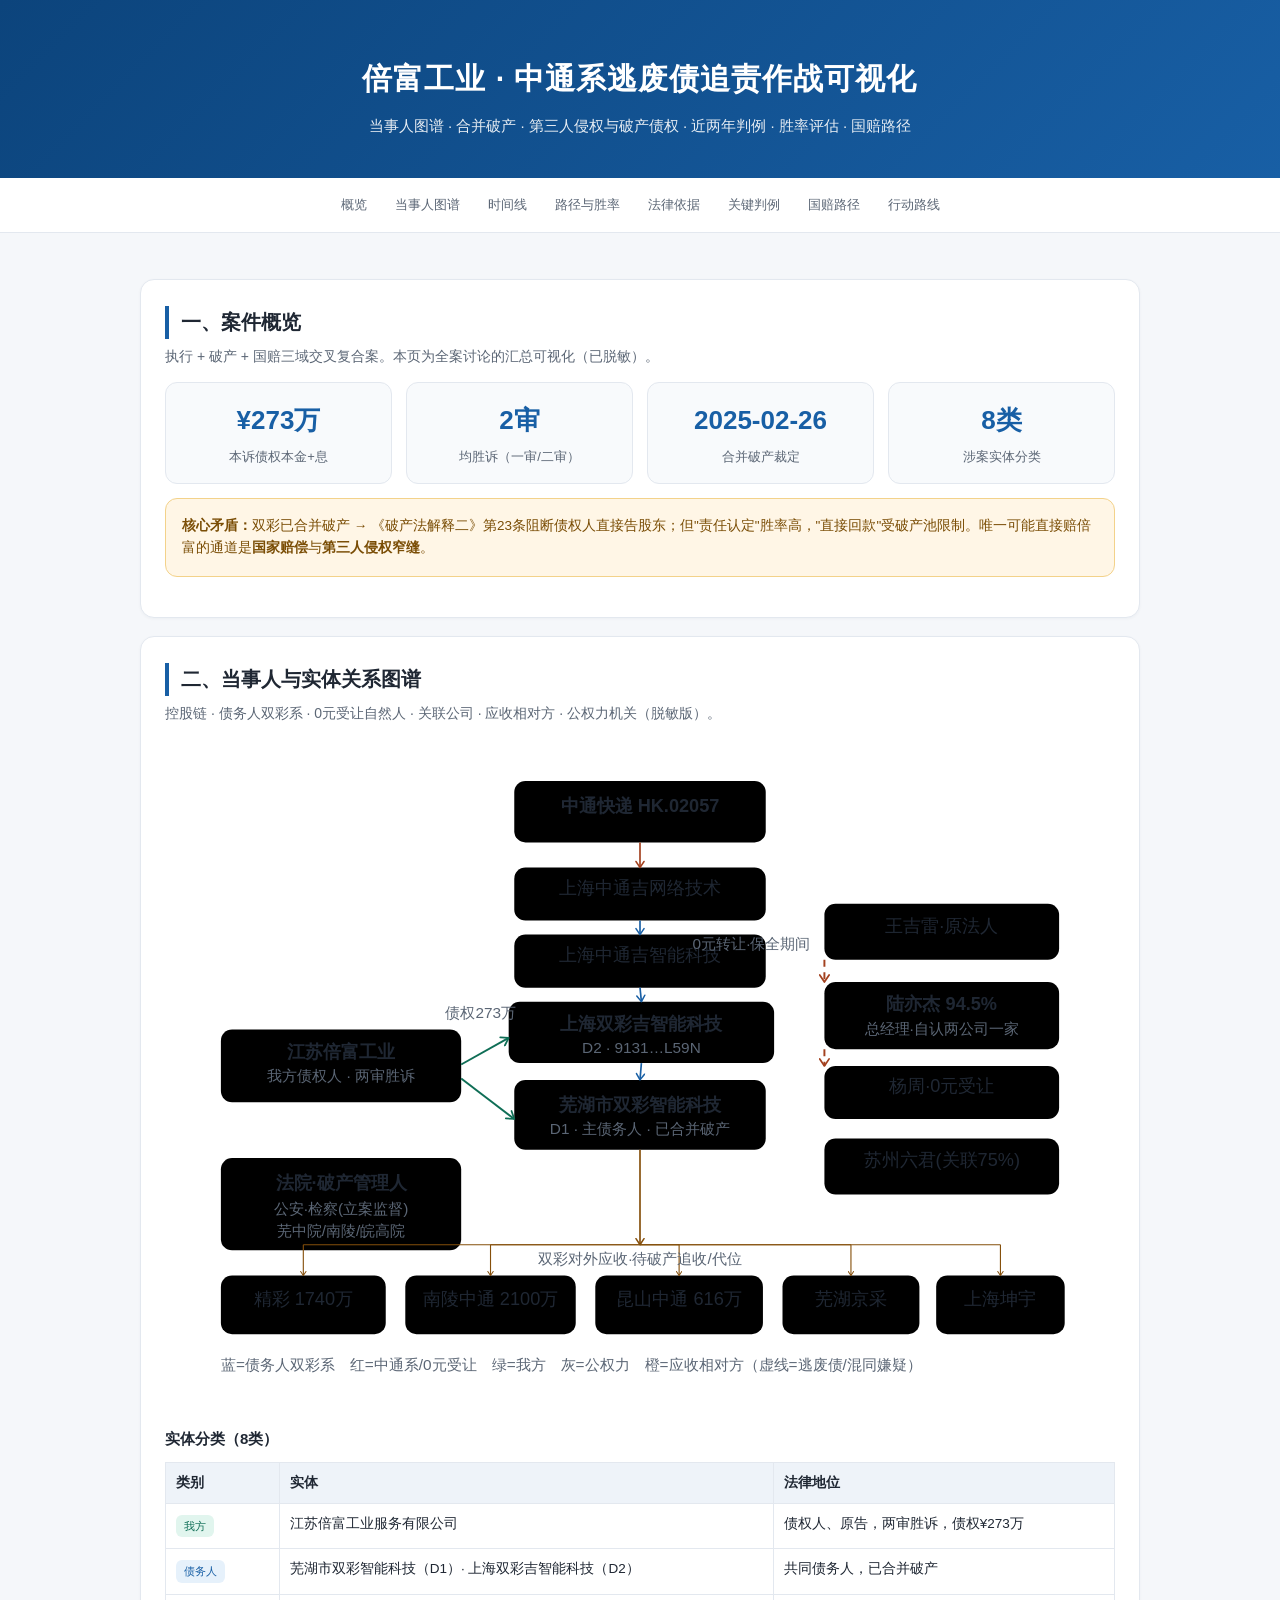
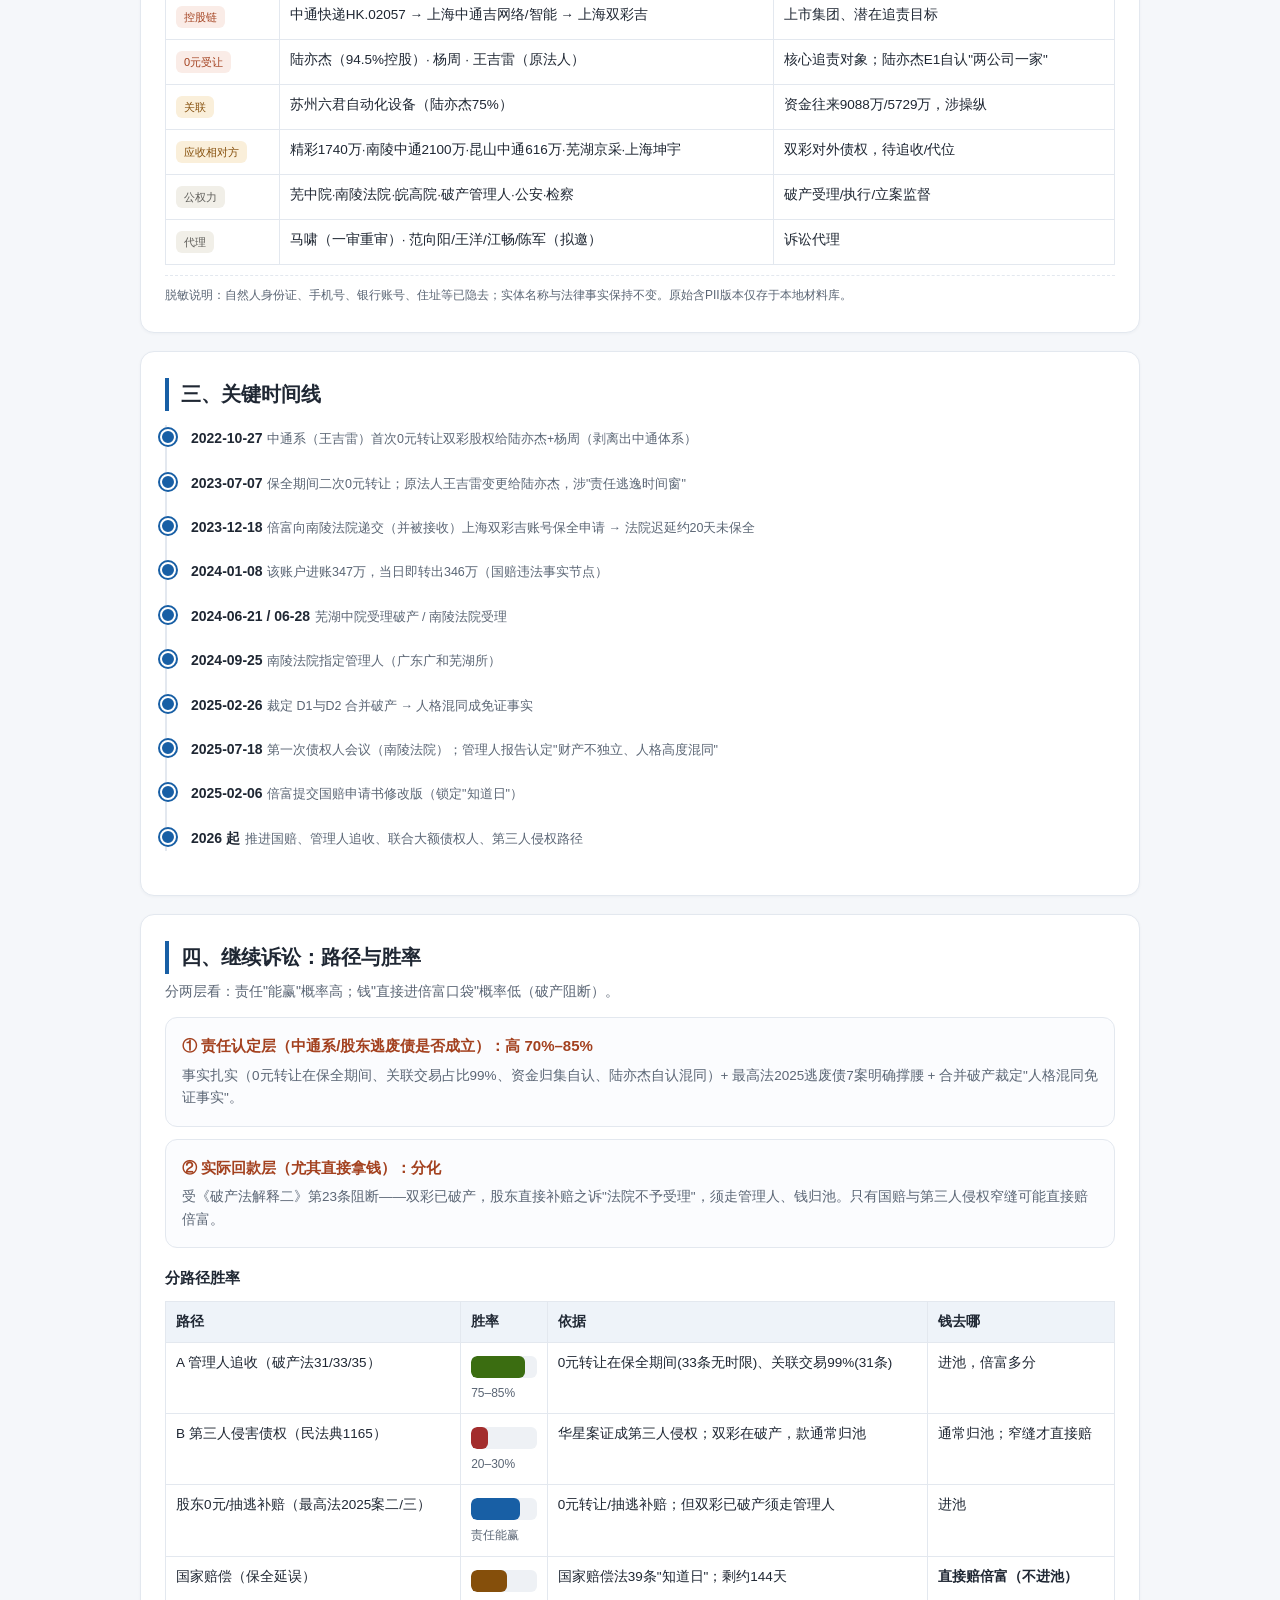
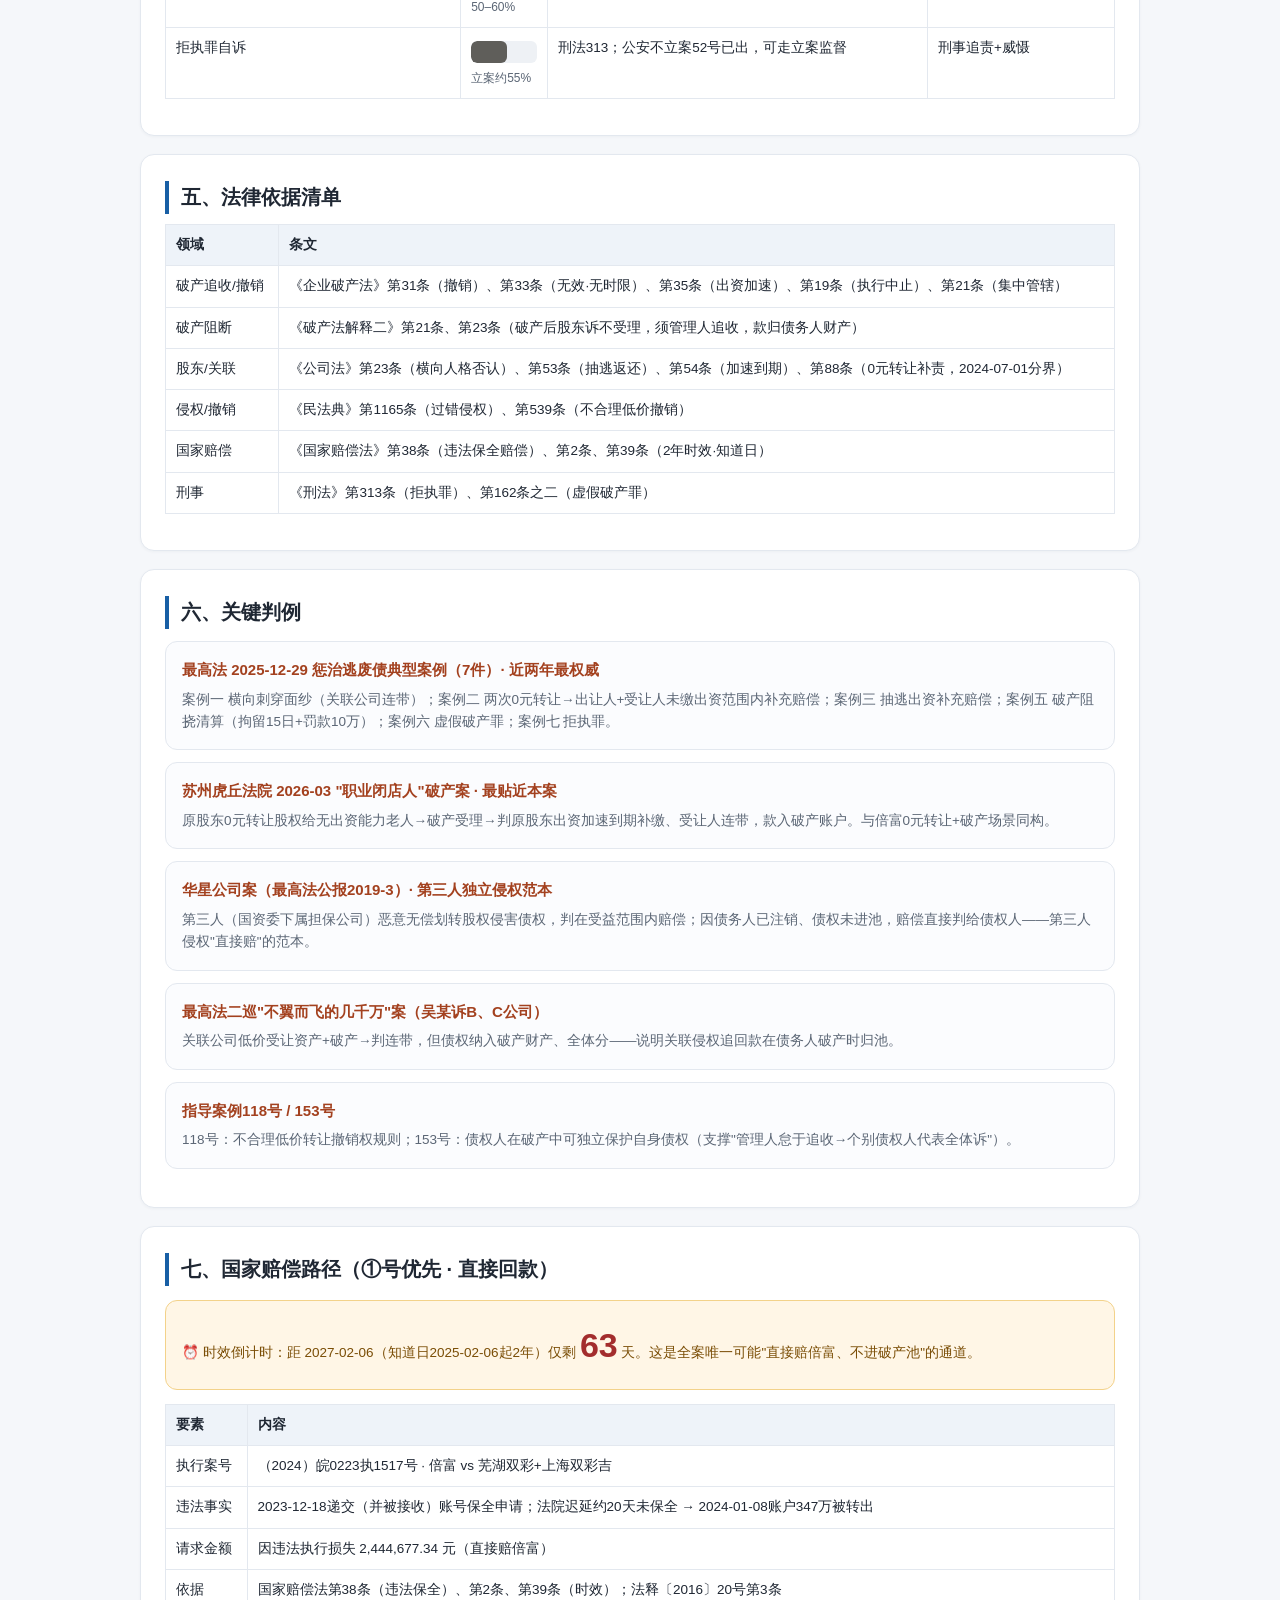
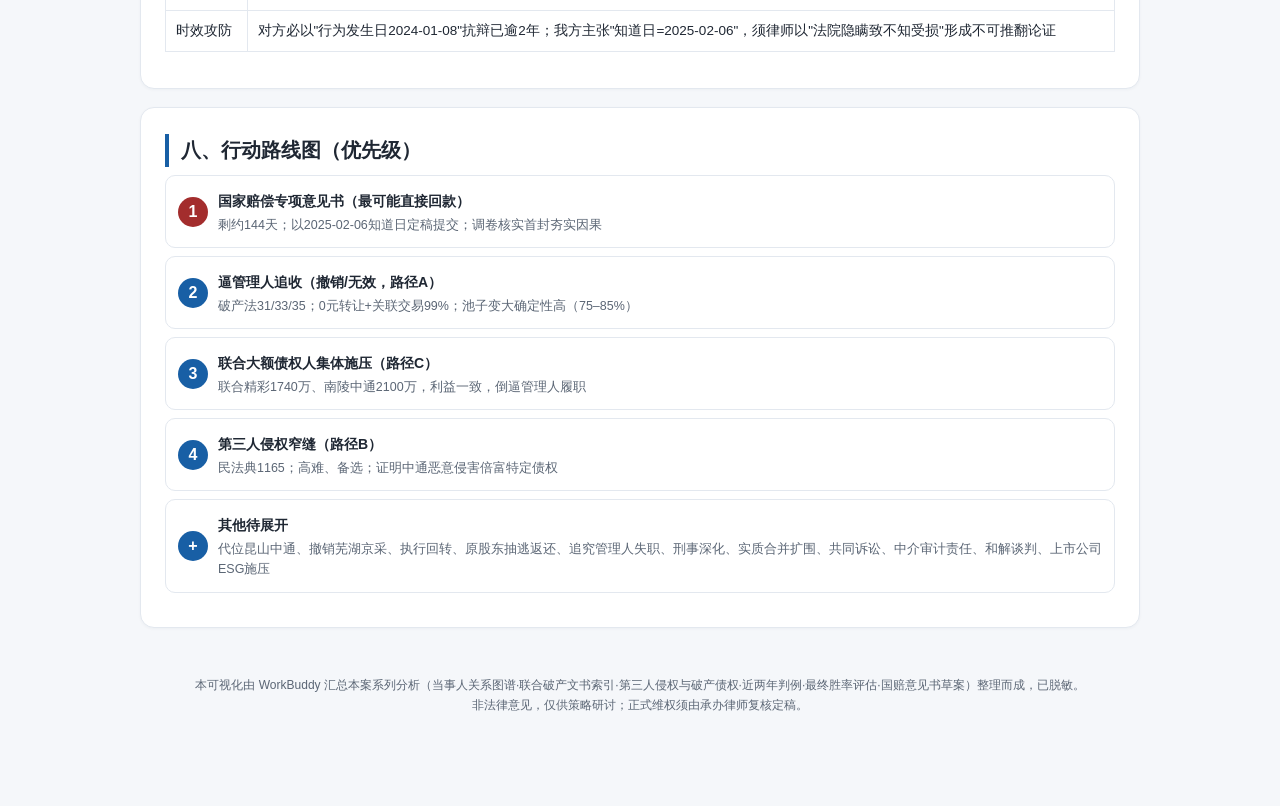
==== index.html @ f24d9330 "feat: 倍富案可视化网站（脱敏版）首版部署" ====
<!DOCTYPE html>
<html lang="zh-CN">
<head>
<meta charset="UTF-8">
<meta name="viewport" content="width=device-width, initial-scale=1.0">
<title>倍富案 · 逃废债追责作战可视化</title>
<style>
  :root{
    --bg:#f5f7fa; --card:#ffffff; --ink:#1f2733; --sub:#5b6675; --line:#e3e8ef;
    --blue:#185fa5; --coral:#a3411f; --teal:#0f6e56; --amber:#854f0b; --gray:#5f5e5a;
    --green:#3b6d11; --red:#a32d2d;
  }
  *{box-sizing:border-box;margin:0;padding:0}
  body{font-family:-apple-system,"PingFang SC","Microsoft YaHei",sans-serif;background:var(--bg);color:var(--ink);line-height:1.65}
  a{color:var(--blue);text-decoration:none}
  header{background:linear-gradient(135deg,#0c447c,#185fa5);color:#fff;padding:54px 24px 40px;text-align:center}
  header h1{font-size:30px;font-weight:700;letter-spacing:1px}
  header p{margin-top:10px;opacity:.9;font-size:15px}
  nav{position:sticky;top:0;background:#fff;border-bottom:1px solid var(--line);z-index:50;display:flex;flex-wrap:wrap;gap:4px;padding:10px 16px;justify-content:center;font-size:13px}
  nav a{padding:6px 12px;border-radius:8px;color:var(--sub)}
  nav a:hover{background:#eef3f9;color:var(--blue)}
  .wrap{max-width:1040px;margin:0 auto;padding:28px 20px 60px}
  section{background:var(--card);border:1px solid var(--line);border-radius:14px;padding:26px 24px;margin:18px 0;box-shadow:0 1px 3px rgba(20,40,80,.04)}
  h2{font-size:20px;margin-bottom:6px;padding-left:12px;border-left:4px solid var(--blue)}
  h3{font-size:15px;margin:18px 0 8px;color:var(--ink)}
  .lead{color:var(--sub);font-size:14px;margin-bottom:14px}
  .grid{display:grid;grid-template-columns:repeat(auto-fit,minmax(180px,1fr));gap:14px;margin:14px 0}
  .kpi{background:#f8fafc;border:1px solid var(--line);border-radius:12px;padding:16px;text-align:center}
  .kpi .n{font-size:26px;font-weight:700;color:var(--blue)}
  .kpi .l{font-size:13px;color:var(--sub);margin-top:4px}
  table{width:100%;border-collapse:collapse;font-size:13.5px;margin:10px 0}
  th,td{border:1px solid var(--line);padding:9px 10px;text-align:left;vertical-align:top}
  th{background:#eef3f9;color:var(--ink);font-weight:600}
  .tag{display:inline-block;font-size:11px;padding:2px 8px;border-radius:6px;margin:2px 3px 2px 0}
  .t-blue{background:#e6f1fb;color:var(--blue)} .t-coral{background:#faece7;color:var(--coral)}
  .t-teal{background:#e1f5ee;color:var(--teal)} .t-gray{background:#f1efe8;color:var(--gray)}
  .t-amber{background:#faefda;color:var(--amber)} .t-red{background:#fcebeb;color:var(--red)}
  .bar{height:22px;background:#eef1f5;border-radius:6px;overflow:hidden;margin:4px 0}
  .bar > i{display:block;height:100%;border-radius:6px}
  .row{display:flex;justify-content:space-between;font-size:13px;margin-top:6px}
  .card{border:1px solid var(--line);border-radius:12px;padding:16px;margin:12px 0;background:#fbfcfe}
  .card h4{font-size:15px;color:var(--coral);margin-bottom:6px}
  .card p{font-size:13.5px;color:var(--sub)}
  .tl{position:relative;padding-left:24px;border-left:2px solid var(--line);margin:14px 0}
  .tl div{position:relative;margin:0 0 18px}
  .tl div::before{content:"";position:absolute;left:-31px;top:4px;width:12px;height:12px;border-radius:50%;background:var(--blue);border:2px solid #fff;box-shadow:0 0 0 2px var(--blue)}
  .tl b{font-size:14px}
  .tl span{color:var(--sub);font-size:12.5px}
  .alert{background:#fff6e6;border:1px solid #f3d28a;border-radius:12px;padding:16px;margin:14px 0;font-size:13.5px;color:#7a4d05}
  .path{display:flex;gap:10px;align-items:center;padding:12px;border:1px solid var(--line);border-radius:10px;margin:8px 0}
  .path .no{width:30px;height:30px;border-radius:50%;background:var(--blue);color:#fff;display:flex;align-items:center;justify-content:center;font-weight:700;flex:none}
  .path .no.hot{background:var(--red)}
  .path .txt{flex:1}
  .path .txt b{font-size:14px}
  .path .txt p{font-size:12.5px;color:var(--sub)}
  .disc{font-size:12px;color:var(--sub);margin-top:10px;border-top:1px dashed var(--line);padding-top:10px}
  svg{width:100%;height:auto;display:block}
  footer{text-align:center;color:var(--sub);font-size:12px;padding:30px}
  .cd{font-size:34px;font-weight:800;color:var(--red)}
</style>
</head>
<body>
<header>
  <h1>倍富工业 · 中通系逃废债追责作战可视化</h1>
  <p>当事人图谱 · 合并破产 · 第三人侵权与破产债权 · 近两年判例 · 胜率评估 · 国赔路径</p>
</header>
<nav>
  <a href="#overview">概览</a>
  <a href="#map">当事人图谱</a>
  <a href="#timeline">时间线</a>
  <a href="#rate">路径与胜率</a>
  <a href="#law">法律依据</a>
  <a href="#cases">关键判例</a>
  <a href="#guopei">国赔路径</a>
  <a href="#road">行动路线</a>
</nav>

<div class="wrap">

<section id="overview">
  <h2>一、案件概览</h2>
  <p class="lead">执行 + 破产 + 国赔三域交叉复合案。本页为全案讨论的汇总可视化（已脱敏）。</p>
  <div class="grid">
    <div class="kpi"><div class="n">¥273万</div><div class="l">本诉债权本金+息</div></div>
    <div class="kpi"><div class="n">2审</div><div class="l">均胜诉（一审/二审）</div></div>
    <div class="kpi"><div class="n">2025-02-26</div><div class="l">合并破产裁定</div></div>
    <div class="kpi"><div class="n">8类</div><div class="l">涉案实体分类</div></div>
  </div>
  <div class="alert">
    <b>核心矛盾：</b>双彩已合并破产 → 《破产法解释二》第23条阻断债权人直接告股东；但"责任认定"胜率高，"直接回款"受破产池限制。唯一可能直接赔倍富的通道是<b>国家赔偿</b>与<b>第三人侵权窄缝</b>。
  </div>
</section>

<section id="map">
  <h2>二、当事人与实体关系图谱</h2>
  <p class="lead">控股链 · 债务人双彩系 · 0元受让自然人 · 关联公司 · 应收相对方 · 公权力机关（脱敏版）。</p>
  <svg viewBox="0 0 680 480" role="img" aria-label="关系图谱">
    <defs><marker id="ar" viewBox="0 0 10 10" refX="8" refY="5" markerWidth="6" markerHeight="6" orient="auto-start-reverse"><path d="M2 1L8 5L2 9" fill="none" stroke="context-stroke" stroke-width="1.5" stroke-linecap="round" stroke-linejoin="round"/></marker></defs>
    <g class="t-coral"><rect x="250" y="30" width="180" height="44" rx="8" stroke-width=".5"/><text x="340" y="52" text-anchor="middle" font-size="13" font-weight="600" fill="#1f2733">中通快递 HK.02057</text></g>
    <g class="t-blue"><rect x="250" y="92" width="180" height="38" rx="8" stroke-width=".5"/><text x="340" y="111" text-anchor="middle" font-size="13" fill="#1f2733">上海中通吉网络技术</text></g>
    <g class="t-blue"><rect x="250" y="140" width="180" height="38" rx="8" stroke-width=".5"/><text x="340" y="159" text-anchor="middle" font-size="13" fill="#1f2733">上海中通吉智能科技</text></g>
    <g class="t-blue"><rect x="246" y="188" width="190" height="44" rx="8" stroke-width=".5"/><text x="341" y="208" text-anchor="middle" font-size="13" font-weight="600" fill="#1f2733">上海双彩吉智能科技</text><text x="341" y="225" text-anchor="middle" font-size="11" fill="#5b6675">D2 · 9131…L59N</text></g>
    <g class="t-blue"><rect x="250" y="244" width="180" height="50" rx="8" stroke-width=".5"/><text x="340" y="266" text-anchor="middle" font-size="13" font-weight="600" fill="#1f2733">芜湖市双彩智能科技</text><text x="340" y="283" text-anchor="middle" font-size="11" fill="#5b6675">D1 · 主债务人 · 已合并破产</text></g>
    <polyline points="340,74 340,92" fill="none" stroke="#a3411f" stroke-width="1.2" marker-end="url(#ar)"/>
    <polyline points="340,130 340,140" fill="none" stroke="#185fa5" stroke-width="1.2" marker-end="url(#ar)"/>
    <polyline points="340,178 341,188" fill="none" stroke="#185fa5" stroke-width="1.2" marker-end="url(#ar)"/>
    <polyline points="341,232 340,244" fill="none" stroke="#185fa5" stroke-width="1.2" marker-end="url(#ar)"/>
    <g class="t-teal"><rect x="40" y="208" width="172" height="52" rx="8" stroke-width=".5"/><text x="126" y="228" text-anchor="middle" font-size="13" font-weight="600" fill="#1f2733">江苏倍富工业</text><text x="126" y="245" text-anchor="middle" font-size="11" fill="#5b6675">我方债权人 · 两审胜诉</text></g>
    <polyline points="212,233 246,214" fill="none" stroke="#0f6e56" stroke-width="1.4" marker-end="url(#ar)"/>
    <polyline points="212,243 250,272" fill="none" stroke="#0f6e56" stroke-width="1.4" marker-end="url(#ar)"/>
    <text x="226" y="200" text-anchor="middle" font-size="11" fill="#5b6675">债权273万</text>
    <g class="t-gray"><rect x="40" y="300" width="172" height="66" rx="8" stroke-width=".5"/><text x="126" y="322" text-anchor="middle" font-size="13" font-weight="600" fill="#1f2733">法院·破产管理人</text><text x="126" y="340" text-anchor="middle" font-size="11" fill="#5b6675">公安·检察(立案监督)</text><text x="126" y="356" text-anchor="middle" font-size="11" fill="#5b6675">芜中院/南陵/皖高院</text></g>
    <g class="t-coral"><rect x="472" y="118" width="168" height="40" rx="8" stroke-width=".5"/><text x="556" y="138" text-anchor="middle" font-size="13" fill="#1f2733">王吉雷·原法人</text></g>
    <g class="t-coral"><rect x="472" y="174" width="168" height="48" rx="8" stroke-width=".5"/><text x="556" y="194" text-anchor="middle" font-size="13" font-weight="600" fill="#1f2733">陆亦杰 94.5%</text><text x="556" y="211" text-anchor="middle" font-size="11" fill="#5b6675">总经理·自认两公司一家</text></g>
    <g class="t-coral"><rect x="472" y="234" width="168" height="38" rx="8" stroke-width=".5"/><text x="556" y="253" text-anchor="middle" font-size="13" fill="#1f2733">杨周·0元受让</text></g>
    <g class="t-amber"><rect x="472" y="286" width="168" height="40" rx="8" stroke-width=".5"/><text x="556" y="306" text-anchor="middle" font-size="13" fill="#1f2733">苏州六君(关联75%)</text></g>
    <polyline points="472,158 472,174" fill="none" stroke="#a3411f" stroke-width="1.4" stroke-dasharray="5 4" marker-end="url(#ar)"/>
    <polyline points="472,222 472,234" fill="none" stroke="#a3411f" stroke-width="1.4" stroke-dasharray="5 4" marker-end="url(#ar)"/>
    <text x="462" y="150" text-anchor="end" font-size="11" fill="#5b6675">0元转让·保全期间</text>
    <g class="t-amber"><rect x="40" y="384" width="118" height="42" rx="8" stroke-width=".5"/><text x="99" y="405" text-anchor="middle" font-size="13" fill="#1f2733">精彩 1740万</text></g>
    <g class="t-amber"><rect x="172" y="384" width="122" height="42" rx="8" stroke-width=".5"/><text x="233" y="405" text-anchor="middle" font-size="13" fill="#1f2733">南陵中通 2100万</text></g>
    <g class="t-amber"><rect x="308" y="384" width="120" height="42" rx="8" stroke-width=".5"/><text x="368" y="405" text-anchor="middle" font-size="13" fill="#1f2733">昆山中通 616万</text></g>
    <g class="t-amber"><rect x="442" y="384" width="98" height="42" rx="8" stroke-width=".5"/><text x="491" y="405" text-anchor="middle" font-size="13" fill="#1f2733">芜湖京采</text></g>
    <g class="t-amber"><rect x="552" y="384" width="92" height="42" rx="8" stroke-width=".5"/><text x="598" y="405" text-anchor="middle" font-size="13" fill="#1f2733">上海坤宇</text></g>
    <polyline points="340,294 340,362" fill="none" stroke="#854f0b" stroke-width="1.2" marker-end="url(#ar)"/>
    <polyline points="340,362 99,362" fill="none" stroke="#854f0b" stroke-width=".8"/>
    <polyline points="340,362 233,362" fill="none" stroke="#854f0b" stroke-width=".8"/>
    <polyline points="340,362 368,362" fill="none" stroke="#854f0b" stroke-width=".8"/>
    <polyline points="340,362 491,362" fill="none" stroke="#854f0b" stroke-width=".8"/>
    <polyline points="340,362 598,362" fill="none" stroke="#854f0b" stroke-width=".8"/>
    <polyline points="99,362 99,384" fill="none" stroke="#854f0b" stroke-width=".8" marker-end="url(#ar)"/>
    <polyline points="233,362 233,384" fill="none" stroke="#854f0b" stroke-width=".8" marker-end="url(#ar)"/>
    <polyline points="368,362 368,384" fill="none" stroke="#854f0b" stroke-width=".8" marker-end="url(#ar)"/>
    <polyline points="491,362 491,384" fill="none" stroke="#854f0b" stroke-width=".8" marker-end="url(#ar)"/>
    <polyline points="598,362 598,384" fill="none" stroke="#854f0b" stroke-width=".8" marker-end="url(#ar)"/>
    <text x="340" y="376" text-anchor="middle" font-size="11" fill="#5b6675">双彩对外应收·待破产追收/代位</text>
    <text x="40" y="452" font-size="11" fill="#5b6675">蓝=债务人双彩系　红=中通系/0元受让　绿=我方　灰=公权力　橙=应收相对方（虚线=逃废债/混同嫌疑）</text>
  </svg>
  <h3>实体分类（8类）</h3>
  <table>
    <tr><th>类别</th><th>实体</th><th>法律地位</th></tr>
    <tr><td><span class="tag t-teal">我方</span></td><td>江苏倍富工业服务有限公司</td><td>债权人、原告，两审胜诉，债权¥273万</td></tr>
    <tr><td><span class="tag t-blue">债务人</span></td><td>芜湖市双彩智能科技（D1）· 上海双彩吉智能科技（D2）</td><td>共同债务人，已合并破产</td></tr>
    <tr><td><span class="tag t-coral">控股链</span></td><td>中通快递HK.02057 → 上海中通吉网络/智能 → 上海双彩吉</td><td>上市集团、潜在追责目标</td></tr>
    <tr><td><span class="tag t-coral">0元受让</span></td><td>陆亦杰（94.5%控股）· 杨周 · 王吉雷（原法人）</td><td>核心追责对象；陆亦杰E1自认"两公司一家"</td></tr>
    <tr><td><span class="tag t-amber">关联</span></td><td>苏州六君自动化设备（陆亦杰75%）</td><td>资金往来9088万/5729万，涉操纵</td></tr>
    <tr><td><span class="tag t-amber">应收相对方</span></td><td>精彩1740万·南陵中通2100万·昆山中通616万·芜湖京采·上海坤宇</td><td>双彩对外债权，待追收/代位</td></tr>
    <tr><td><span class="tag t-gray">公权力</span></td><td>芜中院·南陵法院·皖高院·破产管理人·公安·检察</td><td>破产受理/执行/立案监督</td></tr>
    <tr><td><span class="tag t-gray">代理</span></td><td>马啸（一审重审）· 范向阳/王洋/江畅/陈军（拟邀）</td><td>诉讼代理</td></tr>
  </table>
  <p class="disc">脱敏说明：自然人身份证、手机号、银行账号、住址等已隐去；实体名称与法律事实保持不变。原始含PII版本仅存于本地材料库。</p>
</section>

<section id="timeline">
  <h2>三、关键时间线</h2>
  <div class="tl">
    <div><b>2022-10-27</b> <span>中通系（王吉雷）首次0元转让双彩股权给陆亦杰+杨周（剥离出中通体系）</span></div>
    <div><b>2023-07-07</b> <span>保全期间二次0元转让；原法人王吉雷变更给陆亦杰，涉"责任逃逸时间窗"</span></div>
    <div><b>2023-12-18</b> <span>倍富向南陵法院递交（并被接收）上海双彩吉账号保全申请 → 法院迟延约20天未保全</span></div>
    <div><b>2024-01-08</b> <span>该账户进账347万，当日即转出346万（国赔违法事实节点）</span></div>
    <div><b>2024-06-21 / 06-28</b> <span>芜湖中院受理破产 / 南陵法院受理</span></div>
    <div><b>2024-09-25</b> <span>南陵法院指定管理人（广东广和芜湖所）</span></div>
    <div><b>2025-02-26</b> <span>裁定 D1与D2 合并破产 → 人格混同成免证事实</span></div>
    <div><b>2025-07-18</b> <span>第一次债权人会议（南陵法院）；管理人报告认定"财产不独立、人格高度混同"</span></div>
    <div><b>2025-02-06</b> <span>倍富提交国赔申请书修改版（锁定"知道日"）</span></div>
    <div><b>2026 起</b> <span>推进国赔、管理人追收、联合大额债权人、第三人侵权路径</span></div>
  </div>
</section>

<section id="rate">
  <h2>四、继续诉讼：路径与胜率</h2>
  <p class="lead">分两层看：责任"能赢"概率高；钱"直接进倍富口袋"概率低（破产阻断）。</p>
  <div class="card">
    <h4>① 责任认定层（中通系/股东逃废债是否成立）：高 70%–85%</h4>
    <p>事实扎实（0元转让在保全期间、关联交易占比99%、资金归集自认、陆亦杰自认混同）+ 最高法2025逃废债7案明确撑腰 + 合并破产裁定"人格混同免证事实"。</p>
  </div>
  <div class="card">
    <h4>② 实际回款层（尤其直接拿钱）：分化</h4>
    <p>受《破产法解释二》第23条阻断——双彩已破产，股东直接补赔之诉"法院不予受理"，须走管理人、钱归池。只有国赔与第三人侵权窄缝可能直接赔倍富。</p>
  </div>
  <h3>分路径胜率</h3>
  <table>
    <tr><th>路径</th><th>胜率</th><th>依据</th><th>钱去哪</th></tr>
    <tr><td>A 管理人追收（破产法31/33/35）</td><td><div class="bar"><i style="width:82%;background:var(--green)"></i></div><span style="font-size:12px;color:#5b6675">75–85%</span></td><td>0元转让在保全期间(33条无时限)、关联交易99%(31条)</td><td>进池，倍富多分</td></tr>
    <tr><td>B 第三人侵害债权（民法典1165）</td><td><div class="bar"><i style="width:26%;background:var(--red)"></i></div><span style="font-size:12px;color:#5b6675">20–30%</span></td><td>华星案证成第三人侵权；双彩在破产，款通常归池</td><td>通常归池；窄缝才直接赔</td></tr>
    <tr><td>股东0元/抽逃补赔（最高法2025案二/三）</td><td><div class="bar"><i style="width:75%;background:var(--blue)"></i></div><span style="font-size:12px;color:#5b6675">责任能赢</span></td><td>0元转让/抽逃补赔；但双彩已破产须走管理人</td><td>进池</td></tr>
    <tr><td>国家赔偿（保全延误）</td><td><div class="bar"><i style="width:55%;background:var(--amber)"></i></div><span style="font-size:12px;color:#5b6675">50–60%</span></td><td>国家赔偿法39条"知道日"；剩约144天</td><td><b>直接赔倍富（不进池）</b></td></tr>
    <tr><td>拒执罪自诉</td><td><div class="bar"><i style="width:55%;background:var(--gray)"></i></div><span style="font-size:12px;color:#5b6675">立案约55%</span></td><td>刑法313；公安不立案52号已出，可走立案监督</td><td>刑事追责+威慑</td></tr>
  </table>
</section>

<section id="law">
  <h2>五、法律依据清单</h2>
  <table>
    <tr><th>领域</th><th>条文</th></tr>
    <tr><td>破产追收/撤销</td><td>《企业破产法》第31条（撤销）、第33条（无效·无时限）、第35条（出资加速）、第19条（执行中止）、第21条（集中管辖）</td></tr>
    <tr><td>破产阻断</td><td>《破产法解释二》第21条、第23条（破产后股东诉不受理，须管理人追收，款归债务人财产）</td></tr>
    <tr><td>股东/关联</td><td>《公司法》第23条（横向人格否认）、第53条（抽逃返还）、第54条（加速到期）、第88条（0元转让补责，2024-07-01分界）</td></tr>
    <tr><td>侵权/撤销</td><td>《民法典》第1165条（过错侵权）、第539条（不合理低价撤销）</td></tr>
    <tr><td>国家赔偿</td><td>《国家赔偿法》第38条（违法保全赔偿）、第2条、第39条（2年时效·知道日）</td></tr>
    <tr><td>刑事</td><td>《刑法》第313条（拒执罪）、第162条之二（虚假破产罪）</td></tr>
  </table>
</section>

<section id="cases">
  <h2>六、关键判例</h2>
  <div class="card"><h4>最高法 2025-12-29 惩治逃废债典型案例（7件）· 近两年最权威</h4>
  <p>案例一 横向刺穿面纱（关联公司连带）；案例二 两次0元转让→出让人+受让人未缴出资范围内补充赔偿；案例三 抽逃出资补充赔偿；案例五 破产阻挠清算（拘留15日+罚款10万）；案例六 虚假破产罪；案例七 拒执罪。</p></div>
  <div class="card"><h4>苏州虎丘法院 2026-03 "职业闭店人"破产案 · 最贴近本案</h4>
  <p>原股东0元转让股权给无出资能力老人→破产受理→判原股东出资加速到期补缴、受让人连带，款入破产账户。与倍富0元转让+破产场景同构。</p></div>
  <div class="card"><h4>华星公司案（最高法公报2019-3）· 第三人独立侵权范本</h4>
  <p>第三人（国资委下属担保公司）恶意无偿划转股权侵害债权，判在受益范围内赔偿；因债务人已注销、债权未进池，赔偿直接判给债权人——第三人侵权"直接赔"的范本。</p></div>
  <div class="card"><h4>最高法二巡"不翼而飞的几千万"案（吴某诉B、C公司）</h4>
  <p>关联公司低价受让资产+破产→判连带，但债权纳入破产财产、全体分——说明关联侵权追回款在债务人破产时归池。</p></div>
  <div class="card"><h4>指导案例118号 / 153号</h4>
  <p>118号：不合理低价转让撤销权规则；153号：债权人在破产中可独立保护自身债权（支撑"管理人怠于追收→个别债权人代表全体诉"）。</p></div>
</section>

<section id="guopei">
  <h2>七、国家赔偿路径（①号优先 · 直接回款）</h2>
  <div class="alert">⏰ 时效倒计时：距 2027-02-06（知道日2025-02-06起2年）仅剩 <span class="cd" id="cd">--</span> 天。这是全案唯一可能"直接赔倍富、不进破产池"的通道。</div>
  <table>
    <tr><th>要素</th><th>内容</th></tr>
    <tr><td>执行案号</td><td>（2024）皖0223执1517号 · 倍富 vs 芜湖双彩+上海双彩吉</td></tr>
    <tr><td>违法事实</td><td>2023-12-18递交（并被接收）账号保全申请；法院迟延约20天未保全 → 2024-01-08账户347万被转出</td></tr>
    <tr><td>请求金额</td><td>因违法执行损失 2,444,677.34 元（直接赔倍富）</td></tr>
    <tr><td>依据</td><td>国家赔偿法第38条（违法保全）、第2条、第39条（时效）；法释〔2016〕20号第3条</td></tr>
    <tr><td>时效攻防</td><td>对方必以"行为发生日2024-01-08"抗辩已逾2年；我方主张"知道日=2025-02-06"，须律师以"法院隐瞒致不知受损"形成不可推翻论证</td></tr>
  </table>
</section>

<section id="road">
  <h2>八、行动路线图（优先级）</h2>
  <div class="path"><div class="no hot">1</div><div class="txt"><b>国家赔偿专项意见书（最可能直接回款）</b><p>剩约144天；以2025-02-06知道日定稿提交；调卷核实首封夯实因果</p></div></div>
  <div class="path"><div class="no">2</div><div class="txt"><b>逼管理人追收（撤销/无效，路径A）</b><p>破产法31/33/35；0元转让+关联交易99%；池子变大确定性高（75–85%）</p></div></div>
  <div class="path"><div class="no">3</div><div class="txt"><b>联合大额债权人集体施压（路径C）</b><p>联合精彩1740万、南陵中通2100万，利益一致，倒逼管理人履职</p></div></div>
  <div class="path"><div class="no">4</div><div class="txt"><b>第三人侵权窄缝（路径B）</b><p>民法典1165；高难、备选；证明中通恶意侵害倍富特定债权</p></div></div>
  <div class="path"><div class="no">+</div><div class="txt"><b>其他待展开</b><p>代位昆山中通、撤销芜湖京采、执行回转、原股东抽逃返还、追究管理人失职、刑事深化、实质合并扩围、共同诉讼、中介审计责任、和解谈判、上市公司ESG施压</p></div></div>
</section>

<footer>
  本可视化由 WorkBuddy 汇总本案系列分析（当事人关系图谱·联合破产文书索引·第三人侵权与破产债权·近两年判例·最终胜率评估·国赔意见书草案）整理而成，已脱敏。<br>
  非法律意见，仅供策略研讨；正式维权须由承办律师复核定稿。
</footer>
</div>

<script>
  // 国赔时效倒计时：知道日 2025-02-06 + 2年 = 2027-02-06
  (function(){
    var end = new Date('2027-02-06T00:00:00');
    var d = Math.max(0, Math.ceil((end - new Date())/86400000));
    var el = document.getElementById('cd'); if(el) el.textContent = d;
  })();
</script>
</body>
</html>
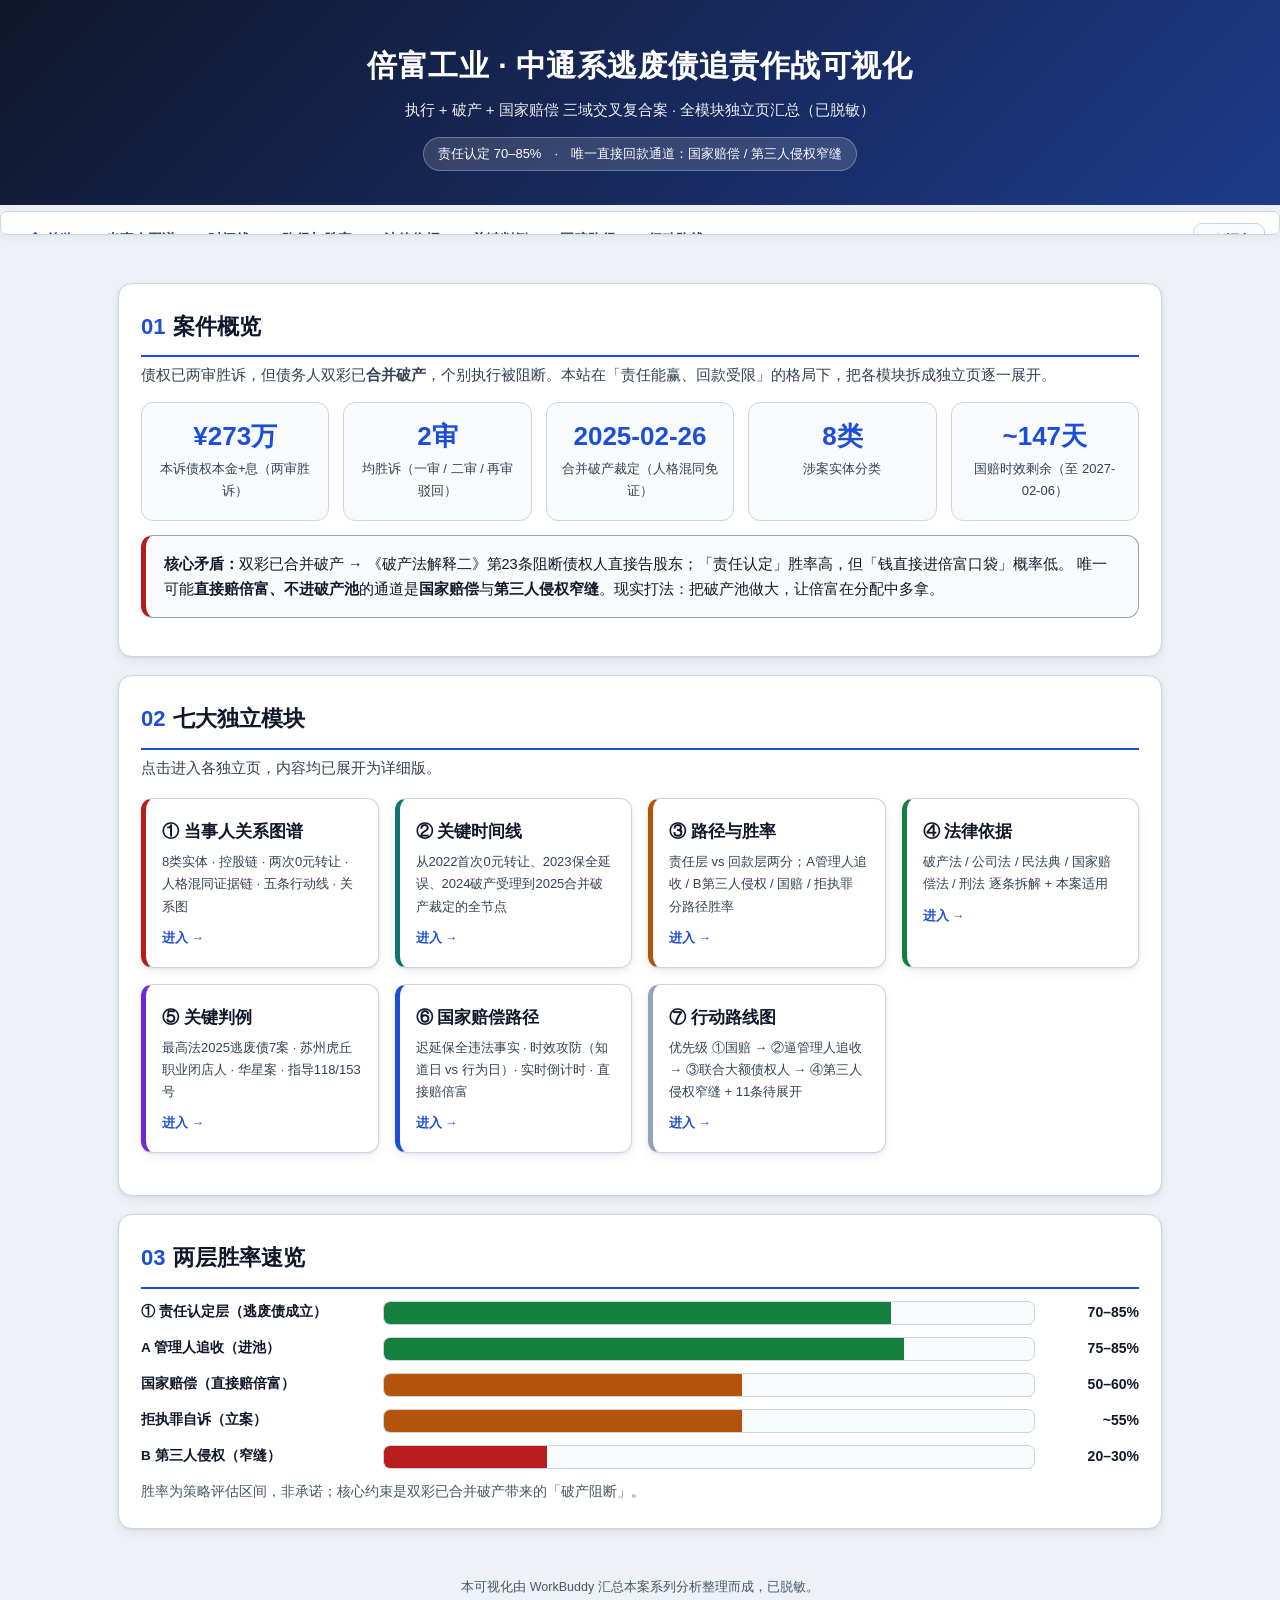
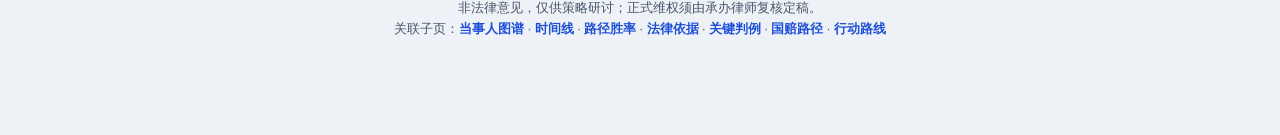
==== commit 61d532a8: "feat: 多页独立站 + 高对比度双主题（总览hub + 7子页）" ====
--- a/index.html
+++ b/index.html
@@ -3,254 +3,76 @@
 <head>
 <meta charset="UTF-8">
 <meta name="viewport" content="width=device-width, initial-scale=1.0">
-<title>倍富案 · 逃废债追责作战可视化</title>
-<style>
-  :root{
-    --bg:#f5f7fa; --card:#ffffff; --ink:#1f2733; --sub:#5b6675; --line:#e3e8ef;
-    --blue:#185fa5; --coral:#a3411f; --teal:#0f6e56; --amber:#854f0b; --gray:#5f5e5a;
-    --green:#3b6d11; --red:#a32d2d;
-  }
-  *{box-sizing:border-box;margin:0;padding:0}
-  body{font-family:-apple-system,"PingFang SC","Microsoft YaHei",sans-serif;background:var(--bg);color:var(--ink);line-height:1.65}
-  a{color:var(--blue);text-decoration:none}
-  header{background:linear-gradient(135deg,#0c447c,#185fa5);color:#fff;padding:54px 24px 40px;text-align:center}
-  header h1{font-size:30px;font-weight:700;letter-spacing:1px}
-  header p{margin-top:10px;opacity:.9;font-size:15px}
-  nav{position:sticky;top:0;background:#fff;border-bottom:1px solid var(--line);z-index:50;display:flex;flex-wrap:wrap;gap:4px;padding:10px 16px;justify-content:center;font-size:13px}
-  nav a{padding:6px 12px;border-radius:8px;color:var(--sub)}
-  nav a:hover{background:#eef3f9;color:var(--blue)}
-  .wrap{max-width:1040px;margin:0 auto;padding:28px 20px 60px}
-  section{background:var(--card);border:1px solid var(--line);border-radius:14px;padding:26px 24px;margin:18px 0;box-shadow:0 1px 3px rgba(20,40,80,.04)}
-  h2{font-size:20px;margin-bottom:6px;padding-left:12px;border-left:4px solid var(--blue)}
-  h3{font-size:15px;margin:18px 0 8px;color:var(--ink)}
-  .lead{color:var(--sub);font-size:14px;margin-bottom:14px}
-  .grid{display:grid;grid-template-columns:repeat(auto-fit,minmax(180px,1fr));gap:14px;margin:14px 0}
-  .kpi{background:#f8fafc;border:1px solid var(--line);border-radius:12px;padding:16px;text-align:center}
-  .kpi .n{font-size:26px;font-weight:700;color:var(--blue)}
-  .kpi .l{font-size:13px;color:var(--sub);margin-top:4px}
-  table{width:100%;border-collapse:collapse;font-size:13.5px;margin:10px 0}
-  th,td{border:1px solid var(--line);padding:9px 10px;text-align:left;vertical-align:top}
-  th{background:#eef3f9;color:var(--ink);font-weight:600}
-  .tag{display:inline-block;font-size:11px;padding:2px 8px;border-radius:6px;margin:2px 3px 2px 0}
-  .t-blue{background:#e6f1fb;color:var(--blue)} .t-coral{background:#faece7;color:var(--coral)}
-  .t-teal{background:#e1f5ee;color:var(--teal)} .t-gray{background:#f1efe8;color:var(--gray)}
-  .t-amber{background:#faefda;color:var(--amber)} .t-red{background:#fcebeb;color:var(--red)}
-  .bar{height:22px;background:#eef1f5;border-radius:6px;overflow:hidden;margin:4px 0}
-  .bar > i{display:block;height:100%;border-radius:6px}
-  .row{display:flex;justify-content:space-between;font-size:13px;margin-top:6px}
-  .card{border:1px solid var(--line);border-radius:12px;padding:16px;margin:12px 0;background:#fbfcfe}
-  .card h4{font-size:15px;color:var(--coral);margin-bottom:6px}
-  .card p{font-size:13.5px;color:var(--sub)}
-  .tl{position:relative;padding-left:24px;border-left:2px solid var(--line);margin:14px 0}
-  .tl div{position:relative;margin:0 0 18px}
-  .tl div::before{content:"";position:absolute;left:-31px;top:4px;width:12px;height:12px;border-radius:50%;background:var(--blue);border:2px solid #fff;box-shadow:0 0 0 2px var(--blue)}
-  .tl b{font-size:14px}
-  .tl span{color:var(--sub);font-size:12.5px}
-  .alert{background:#fff6e6;border:1px solid #f3d28a;border-radius:12px;padding:16px;margin:14px 0;font-size:13.5px;color:#7a4d05}
-  .path{display:flex;gap:10px;align-items:center;padding:12px;border:1px solid var(--line);border-radius:10px;margin:8px 0}
-  .path .no{width:30px;height:30px;border-radius:50%;background:var(--blue);color:#fff;display:flex;align-items:center;justify-content:center;font-weight:700;flex:none}
-  .path .no.hot{background:var(--red)}
-  .path .txt{flex:1}
-  .path .txt b{font-size:14px}
-  .path .txt p{font-size:12.5px;color:var(--sub)}
-  .disc{font-size:12px;color:var(--sub);margin-top:10px;border-top:1px dashed var(--line);padding-top:10px}
-  svg{width:100%;height:auto;display:block}
-  footer{text-align:center;color:var(--sub);font-size:12px;padding:30px}
-  .cd{font-size:34px;font-weight:800;color:var(--red)}
-</style>
+<title>倍富案 · 逃废债追责作战可视化（总览）</title>
+<link rel="stylesheet" href="assets/style.css">
+<script src="assets/theme.js" defer></script>
 </head>
 <body>
-<header>
+<header class="top">
   <h1>倍富工业 · 中通系逃废债追责作战可视化</h1>
-  <p>当事人图谱 · 合并破产 · 第三人侵权与破产债权 · 近两年判例 · 胜率评估 · 国赔路径</p>
+  <p>执行 + 破产 + 国家赔偿 三域交叉复合案 · 全模块独立页汇总（已脱敏）</p>
+  <span class="tagline">责任认定 70–85%　·　唯一直接回款通道：国家赔偿 / 第三人侵权窄缝</span>
 </header>
-<nav>
-  <a href="#overview">概览</a>
-  <a href="#map">当事人图谱</a>
-  <a href="#timeline">时间线</a>
-  <a href="#rate">路径与胜率</a>
-  <a href="#law">法律依据</a>
-  <a href="#cases">关键判例</a>
-  <a href="#guopei">国赔路径</a>
-  <a href="#road">行动路线</a>
+<nav class="bar">
+  <a class="home" href="index.html">◆ 总览</a>
+  <a href="pages/parties.html">当事人图谱</a>
+  <a href="pages/timeline.html">时间线</a>
+  <a href="pages/winrate.html">路径与胜率</a>
+  <a href="pages/legal.html">法律依据</a>
+  <a href="pages/precedents.html">关键判例</a>
+  <a href="pages/statecomp.html">国赔路径</a>
+  <a href="pages/roadmap.html">行动路线</a>
+  <span class="spacer"></span>
+  <button class="theme-btn">🌙 深色</button>
 </nav>
 
 <div class="wrap">
 
-<section id="overview">
-  <h2>一、案件概览</h2>
-  <p class="lead">执行 + 破产 + 国赔三域交叉复合案。本页为全案讨论的汇总可视化（已脱敏）。</p>
-  <div class="grid">
-    <div class="kpi"><div class="n">¥273万</div><div class="l">本诉债权本金+息</div></div>
-    <div class="kpi"><div class="n">2审</div><div class="l">均胜诉（一审/二审）</div></div>
-    <div class="kpi"><div class="n">2025-02-26</div><div class="l">合并破产裁定</div></div>
-    <div class="kpi"><div class="n">8类</div><div class="l">涉案实体分类</div></div>
-  </div>
-  <div class="alert">
-    <b>核心矛盾：</b>双彩已合并破产 → 《破产法解释二》第23条阻断债权人直接告股东；但"责任认定"胜率高，"直接回款"受破产池限制。唯一可能直接赔倍富的通道是<b>国家赔偿</b>与<b>第三人侵权窄缝</b>。
-  </div>
-</section>
+  <section class="block">
+    <h2 class="sec"><span class="idx">01</span>案件概览</h2>
+    <p class="lead">债权已两审胜诉，但债务人双彩已<b>合并破产</b>，个别执行被阻断。本站在「责任能赢、回款受限」的格局下，把各模块拆成独立页逐一展开。</p>
+    <div class="grid">
+      <div class="kpi"><div class="n">¥273万</div><div class="l">本诉债权本金+息（两审胜诉）</div></div>
+      <div class="kpi"><div class="n">2审</div><div class="l">均胜诉（一审 / 二审 / 再审驳回）</div></div>
+      <div class="kpi"><div class="n">2025-02-26</div><div class="l">合并破产裁定（人格混同免证）</div></div>
+      <div class="kpi"><div class="n">8类</div><div class="l">涉案实体分类</div></div>
+      <div class="kpi"><div class="n">~147天</div><div class="l">国赔时效剩余（至 2027-02-06）</div></div>
+    </div>
+    <div class="alert danger">
+      <b>核心矛盾：</b>双彩已合并破产 → 《破产法解释二》第23条阻断债权人直接告股东；「责任认定」胜率高，但「钱直接进倍富口袋」概率低。
+      唯一可能<b>直接赔倍富、不进破产池</b>的通道是<b>国家赔偿</b>与<b>第三人侵权窄缝</b>。现实打法：把破产池做大，让倍富在分配中多拿。
+    </div>
+  </section>
 
-<section id="map">
-  <h2>二、当事人与实体关系图谱</h2>
-  <p class="lead">控股链 · 债务人双彩系 · 0元受让自然人 · 关联公司 · 应收相对方 · 公权力机关（脱敏版）。</p>
-  <svg viewBox="0 0 680 480" role="img" aria-label="关系图谱">
-    <defs><marker id="ar" viewBox="0 0 10 10" refX="8" refY="5" markerWidth="6" markerHeight="6" orient="auto-start-reverse"><path d="M2 1L8 5L2 9" fill="none" stroke="context-stroke" stroke-width="1.5" stroke-linecap="round" stroke-linejoin="round"/></marker></defs>
-    <g class="t-coral"><rect x="250" y="30" width="180" height="44" rx="8" stroke-width=".5"/><text x="340" y="52" text-anchor="middle" font-size="13" font-weight="600" fill="#1f2733">中通快递 HK.02057</text></g>
-    <g class="t-blue"><rect x="250" y="92" width="180" height="38" rx="8" stroke-width=".5"/><text x="340" y="111" text-anchor="middle" font-size="13" fill="#1f2733">上海中通吉网络技术</text></g>
-    <g class="t-blue"><rect x="250" y="140" width="180" height="38" rx="8" stroke-width=".5"/><text x="340" y="159" text-anchor="middle" font-size="13" fill="#1f2733">上海中通吉智能科技</text></g>
-    <g class="t-blue"><rect x="246" y="188" width="190" height="44" rx="8" stroke-width=".5"/><text x="341" y="208" text-anchor="middle" font-size="13" font-weight="600" fill="#1f2733">上海双彩吉智能科技</text><text x="341" y="225" text-anchor="middle" font-size="11" fill="#5b6675">D2 · 9131…L59N</text></g>
-    <g class="t-blue"><rect x="250" y="244" width="180" height="50" rx="8" stroke-width=".5"/><text x="340" y="266" text-anchor="middle" font-size="13" font-weight="600" fill="#1f2733">芜湖市双彩智能科技</text><text x="340" y="283" text-anchor="middle" font-size="11" fill="#5b6675">D1 · 主债务人 · 已合并破产</text></g>
-    <polyline points="340,74 340,92" fill="none" stroke="#a3411f" stroke-width="1.2" marker-end="url(#ar)"/>
-    <polyline points="340,130 340,140" fill="none" stroke="#185fa5" stroke-width="1.2" marker-end="url(#ar)"/>
-    <polyline points="340,178 341,188" fill="none" stroke="#185fa5" stroke-width="1.2" marker-end="url(#ar)"/>
-    <polyline points="341,232 340,244" fill="none" stroke="#185fa5" stroke-width="1.2" marker-end="url(#ar)"/>
-    <g class="t-teal"><rect x="40" y="208" width="172" height="52" rx="8" stroke-width=".5"/><text x="126" y="228" text-anchor="middle" font-size="13" font-weight="600" fill="#1f2733">江苏倍富工业</text><text x="126" y="245" text-anchor="middle" font-size="11" fill="#5b6675">我方债权人 · 两审胜诉</text></g>
-    <polyline points="212,233 246,214" fill="none" stroke="#0f6e56" stroke-width="1.4" marker-end="url(#ar)"/>
-    <polyline points="212,243 250,272" fill="none" stroke="#0f6e56" stroke-width="1.4" marker-end="url(#ar)"/>
-    <text x="226" y="200" text-anchor="middle" font-size="11" fill="#5b6675">债权273万</text>
-    <g class="t-gray"><rect x="40" y="300" width="172" height="66" rx="8" stroke-width=".5"/><text x="126" y="322" text-anchor="middle" font-size="13" font-weight="600" fill="#1f2733">法院·破产管理人</text><text x="126" y="340" text-anchor="middle" font-size="11" fill="#5b6675">公安·检察(立案监督)</text><text x="126" y="356" text-anchor="middle" font-size="11" fill="#5b6675">芜中院/南陵/皖高院</text></g>
-    <g class="t-coral"><rect x="472" y="118" width="168" height="40" rx="8" stroke-width=".5"/><text x="556" y="138" text-anchor="middle" font-size="13" fill="#1f2733">王吉雷·原法人</text></g>
-    <g class="t-coral"><rect x="472" y="174" width="168" height="48" rx="8" stroke-width=".5"/><text x="556" y="194" text-anchor="middle" font-size="13" font-weight="600" fill="#1f2733">陆亦杰 94.5%</text><text x="556" y="211" text-anchor="middle" font-size="11" fill="#5b6675">总经理·自认两公司一家</text></g>
-    <g class="t-coral"><rect x="472" y="234" width="168" height="38" rx="8" stroke-width=".5"/><text x="556" y="253" text-anchor="middle" font-size="13" fill="#1f2733">杨周·0元受让</text></g>
-    <g class="t-amber"><rect x="472" y="286" width="168" height="40" rx="8" stroke-width=".5"/><text x="556" y="306" text-anchor="middle" font-size="13" fill="#1f2733">苏州六君(关联75%)</text></g>
-    <polyline points="472,158 472,174" fill="none" stroke="#a3411f" stroke-width="1.4" stroke-dasharray="5 4" marker-end="url(#ar)"/>
-    <polyline points="472,222 472,234" fill="none" stroke="#a3411f" stroke-width="1.4" stroke-dasharray="5 4" marker-end="url(#ar)"/>
-    <text x="462" y="150" text-anchor="end" font-size="11" fill="#5b6675">0元转让·保全期间</text>
-    <g class="t-amber"><rect x="40" y="384" width="118" height="42" rx="8" stroke-width=".5"/><text x="99" y="405" text-anchor="middle" font-size="13" fill="#1f2733">精彩 1740万</text></g>
-    <g class="t-amber"><rect x="172" y="384" width="122" height="42" rx="8" stroke-width=".5"/><text x="233" y="405" text-anchor="middle" font-size="13" fill="#1f2733">南陵中通 2100万</text></g>
-    <g class="t-amber"><rect x="308" y="384" width="120" height="42" rx="8" stroke-width=".5"/><text x="368" y="405" text-anchor="middle" font-size="13" fill="#1f2733">昆山中通 616万</text></g>
-    <g class="t-amber"><rect x="442" y="384" width="98" height="42" rx="8" stroke-width=".5"/><text x="491" y="405" text-anchor="middle" font-size="13" fill="#1f2733">芜湖京采</text></g>
-    <g class="t-amber"><rect x="552" y="384" width="92" height="42" rx="8" stroke-width=".5"/><text x="598" y="405" text-anchor="middle" font-size="13" fill="#1f2733">上海坤宇</text></g>
-    <polyline points="340,294 340,362" fill="none" stroke="#854f0b" stroke-width="1.2" marker-end="url(#ar)"/>
-    <polyline points="340,362 99,362" fill="none" stroke="#854f0b" stroke-width=".8"/>
-    <polyline points="340,362 233,362" fill="none" stroke="#854f0b" stroke-width=".8"/>
-    <polyline points="340,362 368,362" fill="none" stroke="#854f0b" stroke-width=".8"/>
-    <polyline points="340,362 491,362" fill="none" stroke="#854f0b" stroke-width=".8"/>
-    <polyline points="340,362 598,362" fill="none" stroke="#854f0b" stroke-width=".8"/>
-    <polyline points="99,362 99,384" fill="none" stroke="#854f0b" stroke-width=".8" marker-end="url(#ar)"/>
-    <polyline points="233,362 233,384" fill="none" stroke="#854f0b" stroke-width=".8" marker-end="url(#ar)"/>
-    <polyline points="368,362 368,384" fill="none" stroke="#854f0b" stroke-width=".8" marker-end="url(#ar)"/>
-    <polyline points="491,362 491,384" fill="none" stroke="#854f0b" stroke-width=".8" marker-end="url(#ar)"/>
-    <polyline points="598,362 598,384" fill="none" stroke="#854f0b" stroke-width=".8" marker-end="url(#ar)"/>
-    <text x="340" y="376" text-anchor="middle" font-size="11" fill="#5b6675">双彩对外应收·待破产追收/代位</text>
-    <text x="40" y="452" font-size="11" fill="#5b6675">蓝=债务人双彩系　红=中通系/0元受让　绿=我方　灰=公权力　橙=应收相对方（虚线=逃废债/混同嫌疑）</text>
-  </svg>
-  <h3>实体分类（8类）</h3>
-  <table>
-    <tr><th>类别</th><th>实体</th><th>法律地位</th></tr>
-    <tr><td><span class="tag t-teal">我方</span></td><td>江苏倍富工业服务有限公司</td><td>债权人、原告，两审胜诉，债权¥273万</td></tr>
-    <tr><td><span class="tag t-blue">债务人</span></td><td>芜湖市双彩智能科技（D1）· 上海双彩吉智能科技（D2）</td><td>共同债务人，已合并破产</td></tr>
-    <tr><td><span class="tag t-coral">控股链</span></td><td>中通快递HK.02057 → 上海中通吉网络/智能 → 上海双彩吉</td><td>上市集团、潜在追责目标</td></tr>
-    <tr><td><span class="tag t-coral">0元受让</span></td><td>陆亦杰（94.5%控股）· 杨周 · 王吉雷（原法人）</td><td>核心追责对象；陆亦杰E1自认"两公司一家"</td></tr>
-    <tr><td><span class="tag t-amber">关联</span></td><td>苏州六君自动化设备（陆亦杰75%）</td><td>资金往来9088万/5729万，涉操纵</td></tr>
-    <tr><td><span class="tag t-amber">应收相对方</span></td><td>精彩1740万·南陵中通2100万·昆山中通616万·芜湖京采·上海坤宇</td><td>双彩对外债权，待追收/代位</td></tr>
-    <tr><td><span class="tag t-gray">公权力</span></td><td>芜中院·南陵法院·皖高院·破产管理人·公安·检察</td><td>破产受理/执行/立案监督</td></tr>
-    <tr><td><span class="tag t-gray">代理</span></td><td>马啸（一审重审）· 范向阳/王洋/江畅/陈军（拟邀）</td><td>诉讼代理</td></tr>
-  </table>
-  <p class="disc">脱敏说明：自然人身份证、手机号、银行账号、住址等已隐去；实体名称与法律事实保持不变。原始含PII版本仅存于本地材料库。</p>
-</section>
+  <section class="block">
+    <h2 class="sec"><span class="idx">02</span>七大独立模块</h2>
+    <p class="lead">点击进入各独立页，内容均已展开为详细版。</p>
+    <div class="modules">
+      <a class="mod c1" href="pages/parties.html"><h4>① 当事人关系图谱</h4><p>8类实体 · 控股链 · 两次0元转让 · 人格混同证据链 · 五条行动线 · 关系图</p><div class="go">进入 →</div></a>
+      <a class="mod c2" href="pages/timeline.html"><h4>② 关键时间线</h4><p>从2022首次0元转让、2023保全延误、2024破产受理到2025合并破产裁定的全节点</p><div class="go">进入 →</div></a>
+      <a class="mod c3" href="pages/winrate.html"><h4>③ 路径与胜率</h4><p>责任层 vs 回款层两分；A管理人追收 / B第三人侵权 / 国赔 / 拒执罪 分路径胜率</p><div class="go">进入 →</div></a>
+      <a class="mod c4" href="pages/legal.html"><h4>④ 法律依据</h4><p>破产法 / 公司法 / 民法典 / 国家赔偿法 / 刑法 逐条拆解 + 本案适用</p><div class="go">进入 →</div></a>
+      <a class="mod c5" href="pages/precedents.html"><h4>⑤ 关键判例</h4><p>最高法2025逃废债7案 · 苏州虎丘职业闭店人 · 华星案 · 指导118/153号</p><div class="go">进入 →</div></a>
+      <a class="mod c6" href="pages/statecomp.html"><h4>⑥ 国家赔偿路径</h4><p>迟延保全违法事实 · 时效攻防（知道日 vs 行为日）· 实时倒计时 · 直接赔倍富</p><div class="go">进入 →</div></a>
+      <a class="mod c7" href="pages/roadmap.html"><h4>⑦ 行动路线图</h4><p>优先级 ①国赔 → ②逼管理人追收 → ③联合大额债权人 → ④第三人侵权窄缝 + 11条待展开</p><div class="go">进入 →</div></a>
+    </div>
+  </section>
 
-<section id="timeline">
-  <h2>三、关键时间线</h2>
-  <div class="tl">
-    <div><b>2022-10-27</b> <span>中通系（王吉雷）首次0元转让双彩股权给陆亦杰+杨周（剥离出中通体系）</span></div>
-    <div><b>2023-07-07</b> <span>保全期间二次0元转让；原法人王吉雷变更给陆亦杰，涉"责任逃逸时间窗"</span></div>
-    <div><b>2023-12-18</b> <span>倍富向南陵法院递交（并被接收）上海双彩吉账号保全申请 → 法院迟延约20天未保全</span></div>
-    <div><b>2024-01-08</b> <span>该账户进账347万，当日即转出346万（国赔违法事实节点）</span></div>
-    <div><b>2024-06-21 / 06-28</b> <span>芜湖中院受理破产 / 南陵法院受理</span></div>
-    <div><b>2024-09-25</b> <span>南陵法院指定管理人（广东广和芜湖所）</span></div>
-    <div><b>2025-02-26</b> <span>裁定 D1与D2 合并破产 → 人格混同成免证事实</span></div>
-    <div><b>2025-07-18</b> <span>第一次债权人会议（南陵法院）；管理人报告认定"财产不独立、人格高度混同"</span></div>
-    <div><b>2025-02-06</b> <span>倍富提交国赔申请书修改版（锁定"知道日"）</span></div>
-    <div><b>2026 起</b> <span>推进国赔、管理人追收、联合大额债权人、第三人侵权路径</span></div>
-  </div>
-</section>
+  <section class="block">
+    <h2 class="sec"><span class="idx">03</span>两层胜率速览</h2>
+    <div class="bar-row"><div class="lab">① 责任认定层（逃废债成立）</div><div class="track"><i class="f-green" style="width:78%"></i></div><div class="val">70–85%</div></div>
+    <div class="bar-row"><div class="lab">A 管理人追收（进池）</div><div class="track"><i class="f-green" style="width:80%"></i></div><div class="val">75–85%</div></div>
+    <div class="bar-row"><div class="lab">国家赔偿（直接赔倍富）</div><div class="track"><i class="f-amber" style="width:55%"></i></div><div class="val">50–60%</div></div>
+    <div class="bar-row"><div class="lab">拒执罪自诉（立案）</div><div class="track"><i class="f-amber" style="width:55%"></i></div><div class="val">~55%</div></div>
+    <div class="bar-row"><div class="lab">B 第三人侵权（窄缝）</div><div class="track"><i class="f-red" style="width:25%"></i></div><div class="val">20–30%</div></div>
+    <div class="muted" style="margin-top:10px">胜率为策略评估区间，非承诺；核心约束是双彩已合并破产带来的「破产阻断」。</div>
+  </section>
 
-<section id="rate">
-  <h2>四、继续诉讼：路径与胜率</h2>
-  <p class="lead">分两层看：责任"能赢"概率高；钱"直接进倍富口袋"概率低（破产阻断）。</p>
-  <div class="card">
-    <h4>① 责任认定层（中通系/股东逃废债是否成立）：高 70%–85%</h4>
-    <p>事实扎实（0元转让在保全期间、关联交易占比99%、资金归集自认、陆亦杰自认混同）+ 最高法2025逃废债7案明确撑腰 + 合并破产裁定"人格混同免证事实"。</p>
-  </div>
-  <div class="card">
-    <h4>② 实际回款层（尤其直接拿钱）：分化</h4>
-    <p>受《破产法解释二》第23条阻断——双彩已破产，股东直接补赔之诉"法院不予受理"，须走管理人、钱归池。只有国赔与第三人侵权窄缝可能直接赔倍富。</p>
-  </div>
-  <h3>分路径胜率</h3>
-  <table>
-    <tr><th>路径</th><th>胜率</th><th>依据</th><th>钱去哪</th></tr>
-    <tr><td>A 管理人追收（破产法31/33/35）</td><td><div class="bar"><i style="width:82%;background:var(--green)"></i></div><span style="font-size:12px;color:#5b6675">75–85%</span></td><td>0元转让在保全期间(33条无时限)、关联交易99%(31条)</td><td>进池，倍富多分</td></tr>
-    <tr><td>B 第三人侵害债权（民法典1165）</td><td><div class="bar"><i style="width:26%;background:var(--red)"></i></div><span style="font-size:12px;color:#5b6675">20–30%</span></td><td>华星案证成第三人侵权；双彩在破产，款通常归池</td><td>通常归池；窄缝才直接赔</td></tr>
-    <tr><td>股东0元/抽逃补赔（最高法2025案二/三）</td><td><div class="bar"><i style="width:75%;background:var(--blue)"></i></div><span style="font-size:12px;color:#5b6675">责任能赢</span></td><td>0元转让/抽逃补赔；但双彩已破产须走管理人</td><td>进池</td></tr>
-    <tr><td>国家赔偿（保全延误）</td><td><div class="bar"><i style="width:55%;background:var(--amber)"></i></div><span style="font-size:12px;color:#5b6675">50–60%</span></td><td>国家赔偿法39条"知道日"；剩约144天</td><td><b>直接赔倍富（不进池）</b></td></tr>
-    <tr><td>拒执罪自诉</td><td><div class="bar"><i style="width:55%;background:var(--gray)"></i></div><span style="font-size:12px;color:#5b6675">立案约55%</span></td><td>刑法313；公安不立案52号已出，可走立案监督</td><td>刑事追责+威慑</td></tr>
-  </table>
-</section>
-
-<section id="law">
-  <h2>五、法律依据清单</h2>
-  <table>
-    <tr><th>领域</th><th>条文</th></tr>
-    <tr><td>破产追收/撤销</td><td>《企业破产法》第31条（撤销）、第33条（无效·无时限）、第35条（出资加速）、第19条（执行中止）、第21条（集中管辖）</td></tr>
-    <tr><td>破产阻断</td><td>《破产法解释二》第21条、第23条（破产后股东诉不受理，须管理人追收，款归债务人财产）</td></tr>
-    <tr><td>股东/关联</td><td>《公司法》第23条（横向人格否认）、第53条（抽逃返还）、第54条（加速到期）、第88条（0元转让补责，2024-07-01分界）</td></tr>
-    <tr><td>侵权/撤销</td><td>《民法典》第1165条（过错侵权）、第539条（不合理低价撤销）</td></tr>
-    <tr><td>国家赔偿</td><td>《国家赔偿法》第38条（违法保全赔偿）、第2条、第39条（2年时效·知道日）</td></tr>
-    <tr><td>刑事</td><td>《刑法》第313条（拒执罪）、第162条之二（虚假破产罪）</td></tr>
-  </table>
-</section>
-
-<section id="cases">
-  <h2>六、关键判例</h2>
-  <div class="card"><h4>最高法 2025-12-29 惩治逃废债典型案例（7件）· 近两年最权威</h4>
-  <p>案例一 横向刺穿面纱（关联公司连带）；案例二 两次0元转让→出让人+受让人未缴出资范围内补充赔偿；案例三 抽逃出资补充赔偿；案例五 破产阻挠清算（拘留15日+罚款10万）；案例六 虚假破产罪；案例七 拒执罪。</p></div>
-  <div class="card"><h4>苏州虎丘法院 2026-03 "职业闭店人"破产案 · 最贴近本案</h4>
-  <p>原股东0元转让股权给无出资能力老人→破产受理→判原股东出资加速到期补缴、受让人连带，款入破产账户。与倍富0元转让+破产场景同构。</p></div>
-  <div class="card"><h4>华星公司案（最高法公报2019-3）· 第三人独立侵权范本</h4>
-  <p>第三人（国资委下属担保公司）恶意无偿划转股权侵害债权，判在受益范围内赔偿；因债务人已注销、债权未进池，赔偿直接判给债权人——第三人侵权"直接赔"的范本。</p></div>
-  <div class="card"><h4>最高法二巡"不翼而飞的几千万"案（吴某诉B、C公司）</h4>
-  <p>关联公司低价受让资产+破产→判连带，但债权纳入破产财产、全体分——说明关联侵权追回款在债务人破产时归池。</p></div>
-  <div class="card"><h4>指导案例118号 / 153号</h4>
-  <p>118号：不合理低价转让撤销权规则；153号：债权人在破产中可独立保护自身债权（支撑"管理人怠于追收→个别债权人代表全体诉"）。</p></div>
-</section>
-
-<section id="guopei">
-  <h2>七、国家赔偿路径（①号优先 · 直接回款）</h2>
-  <div class="alert">⏰ 时效倒计时：距 2027-02-06（知道日2025-02-06起2年）仅剩 <span class="cd" id="cd">--</span> 天。这是全案唯一可能"直接赔倍富、不进破产池"的通道。</div>
-  <table>
-    <tr><th>要素</th><th>内容</th></tr>
-    <tr><td>执行案号</td><td>（2024）皖0223执1517号 · 倍富 vs 芜湖双彩+上海双彩吉</td></tr>
-    <tr><td>违法事实</td><td>2023-12-18递交（并被接收）账号保全申请；法院迟延约20天未保全 → 2024-01-08账户347万被转出</td></tr>
-    <tr><td>请求金额</td><td>因违法执行损失 2,444,677.34 元（直接赔倍富）</td></tr>
-    <tr><td>依据</td><td>国家赔偿法第38条（违法保全）、第2条、第39条（时效）；法释〔2016〕20号第3条</td></tr>
-    <tr><td>时效攻防</td><td>对方必以"行为发生日2024-01-08"抗辩已逾2年；我方主张"知道日=2025-02-06"，须律师以"法院隐瞒致不知受损"形成不可推翻论证</td></tr>
-  </table>
-</section>
-
-<section id="road">
-  <h2>八、行动路线图（优先级）</h2>
-  <div class="path"><div class="no hot">1</div><div class="txt"><b>国家赔偿专项意见书（最可能直接回款）</b><p>剩约144天；以2025-02-06知道日定稿提交；调卷核实首封夯实因果</p></div></div>
-  <div class="path"><div class="no">2</div><div class="txt"><b>逼管理人追收（撤销/无效，路径A）</b><p>破产法31/33/35；0元转让+关联交易99%；池子变大确定性高（75–85%）</p></div></div>
-  <div class="path"><div class="no">3</div><div class="txt"><b>联合大额债权人集体施压（路径C）</b><p>联合精彩1740万、南陵中通2100万，利益一致，倒逼管理人履职</p></div></div>
-  <div class="path"><div class="no">4</div><div class="txt"><b>第三人侵权窄缝（路径B）</b><p>民法典1165；高难、备选；证明中通恶意侵害倍富特定债权</p></div></div>
-  <div class="path"><div class="no">+</div><div class="txt"><b>其他待展开</b><p>代位昆山中通、撤销芜湖京采、执行回转、原股东抽逃返还、追究管理人失职、刑事深化、实质合并扩围、共同诉讼、中介审计责任、和解谈判、上市公司ESG施压</p></div></div>
-</section>
-
-<footer>
-  本可视化由 WorkBuddy 汇总本案系列分析（当事人关系图谱·联合破产文书索引·第三人侵权与破产债权·近两年判例·最终胜率评估·国赔意见书草案）整理而成，已脱敏。<br>
-  非法律意见，仅供策略研讨；正式维权须由承办律师复核定稿。
-</footer>
+  <footer class="ft">
+    本可视化由 WorkBuddy 汇总本案系列分析整理而成，已脱敏。<br>
+    非法律意见，仅供策略研讨；正式维权须由承办律师复核定稿。<br>
+    关联子页：<a href="pages/parties.html">当事人图谱</a> · <a href="pages/timeline.html">时间线</a> · <a href="pages/winrate.html">路径胜率</a> · <a href="pages/legal.html">法律依据</a> · <a href="pages/precedents.html">关键判例</a> · <a href="pages/statecomp.html">国赔路径</a> · <a href="pages/roadmap.html">行动路线</a>
+  </footer>
 </div>
-
-<script>
-  // 国赔时效倒计时：知道日 2025-02-06 + 2年 = 2027-02-06
-  (function(){
-    var end = new Date('2027-02-06T00:00:00');
-    var d = Math.max(0, Math.ceil((end - new Date())/86400000));
-    var el = document.getElementById('cd'); if(el) el.textContent = d;
-  })();
-</script>
 </body>
 </html>
--- a/assets/style.css
+++ b/assets/style.css
@@ -0,0 +1,196 @@
+/* ===== 倍富案可视化 · 高对比度共享主题 ===== */
+:root{
+  /* 浅色（默认，对比度最高，适合法律文档阅读） */
+  --bg:#eef2f7; --surface:#ffffff; --surface-2:#f8fafc;
+  --ink:#0f172a; --ink-2:#334155; --muted:#475569;
+  --line:#cbd5e1; --line-strong:#94a3b8;
+  --brand:#1d4ed8; --brand-2:#1e3a8a;
+  --coral:#b91c1c; --teal:#0f766e; --amber:#b45309; --green:#15803d; --violet:#6d28d9;
+  --danger:#b91c1c;
+  --header-grad:linear-gradient(135deg,#0f172a 0%,#1e3a8a 100%);
+  --shadow:0 1px 3px rgba(15,23,42,.08),0 4px 12px rgba(15,23,42,.06);
+  --radius:14px;
+}
+[data-theme="dark"]{
+  --bg:#070d18; --surface:#111c2e; --surface-2:#0e1626;
+  --ink:#f8fafc; --ink-2:#cbd5e1; --muted:#94a3b8;
+  --line:#334155; --line-strong:#475569;
+  --brand:#60a5fa; --brand-2:#3b82f6;
+  --coral:#f87171; --teal:#5eead4; --amber:#fbbf24; --green:#4ade80; --violet:#c4b5fd;
+  --danger:#f87171;
+  --header-grad:linear-gradient(135deg,#020617 0%,#1e3a8a 100%);
+  --shadow:0 1px 3px rgba(0,0,0,.4),0 4px 14px rgba(0,0,0,.35);
+}
+*{box-sizing:border-box;margin:0;padding:0}
+html{scroll-behavior:smooth}
+body{font-family:-apple-system,BlinkMacSystemFont,"PingFang SC","Microsoft YaHei","Segoe UI",sans-serif;
+  background:var(--bg);color:var(--ink);line-height:1.7;font-size:16px;-webkit-font-smoothing:antialiased}
+a{color:var(--brand);text-decoration:none;font-weight:600}
+a:hover{text-decoration:underline}
+.wrap{max-width:1080px;margin:0 auto;padding:24px 18px 64px}
+
+/* 顶部 */
+header.top{background:var(--header-grad);color:#fff;padding:46px 22px 34px;text-align:center}
+header.top h1{font-size:30px;font-weight:800;letter-spacing:.5px;line-height:1.3}
+header.top p{margin-top:12px;opacity:.92;font-size:15px;font-weight:500}
+header.top .tagline{margin-top:14px;display:inline-block;background:rgba(255,255,255,.14);
+  border:1px solid rgba(255,255,255,.28);padding:5px 14px;border-radius:999px;font-size:13px}
+
+/* 导航 */
+nav.bar{position:sticky;top:0;background:var(--surface);border-bottom:1px solid var(--line);
+  z-index:50;display:flex;flex-wrap:wrap;gap:6px;padding:10px 14px;justify-content:center;align-items:center;
+  box-shadow:0 2px 8px rgba(15,23,42,.06)}
+nav.bar a{padding:7px 13px;border-radius:9px;color:var(--ink-2);font-size:13.5px;font-weight:600;white-space:nowrap}
+nav.bar a:hover{background:var(--surface-2);color:var(--brand);text-decoration:none}
+nav.bar .spacer{flex:1}
+nav.bar .theme-btn{cursor:pointer;border:1px solid var(--line);background:var(--surface-2);color:var(--ink);
+  border-radius:9px;padding:7px 12px;font-size:13px;font-weight:600}
+nav.bar .home{color:var(--brand)}
+
+/* 区块 */
+section.block{background:var(--surface);border:1px solid var(--line);border-radius:var(--radius);
+  padding:24px 22px;margin:18px 0;box-shadow:var(--shadow)}
+h2.sec{font-size:22px;margin-bottom:6px;padding-bottom:10px;border-bottom:2px solid var(--brand);color:var(--ink)}
+h2.sec .idx{color:var(--brand);font-weight:800;margin-right:8px}
+h3{font-size:17px;margin:22px 0 10px;color:var(--ink);font-weight:700}
+.lead{color:var(--ink-2);font-size:14.5px;margin-bottom:14px}
+.muted{color:var(--muted);font-size:13.5px}
+
+/* KPI */
+.grid{display:grid;grid-template-columns:repeat(auto-fit,minmax(170px,1fr));gap:14px;margin:14px 0}
+.kpi{background:var(--surface-2);border:1px solid var(--line);border-radius:12px;padding:18px 14px;text-align:center}
+.kpi .n{font-size:26px;font-weight:800;color:var(--brand);line-height:1.2}
+.kpi .l{font-size:13px;color:var(--ink-2);margin-top:6px;font-weight:500}
+
+/* 模块卡（hub） */
+.modules{display:grid;grid-template-columns:repeat(auto-fit,minmax(230px,1fr));gap:16px;margin:18px 0}
+.mod{display:block;background:var(--surface);border:1px solid var(--line);border-left:5px solid var(--brand);
+  border-radius:12px;padding:18px 16px;box-shadow:var(--shadow);transition:transform .12s ease,box-shadow .12s ease}
+.mod:hover{transform:translateY(-3px);text-decoration:none;box-shadow:0 8px 22px rgba(15,23,42,.14)}
+.mod h4{font-size:16.5px;color:var(--ink);margin-bottom:6px}
+.mod p{font-size:13px;color:var(--ink-2);font-weight:500}
+.mod .go{margin-top:10px;font-size:12.5px;color:var(--brand);font-weight:700}
+.mod.c1{border-left-color:var(--coral)} .mod.c2{border-left-color:var(--teal)}
+.mod.c3{border-left-color:var(--amber)} .mod.c4{border-left-color:var(--green)}
+.mod.c5{border-left-color:var(--violet)} .mod.c6{border-left-color:var(--brand)}
+.mod.c7{border-left-color:var(--line-strong)}
+
+/* 表格 */
+table{width:100%;border-collapse:collapse;font-size:14px;margin:12px 0;border:1px solid var(--line);border-radius:10px;overflow:hidden}
+th,td{border:1px solid var(--line);padding:10px 12px;text-align:left;vertical-align:top}
+th{background:var(--surface-2);color:var(--ink);font-weight:700;border-bottom:2px solid var(--line-strong)}
+tbody tr:nth-child(even){background:var(--surface-2)}
+td b,th b{color:var(--ink)}
+
+/* 标签 */
+.tag{display:inline-block;font-size:11.5px;padding:3px 9px;border-radius:7px;margin:2px 3px 2px 0;font-weight:700;color:#fff}
+.t-blue{background:var(--brand)} .t-coral{background:var(--coral)} .t-teal{background:var(--teal)}
+.t-amber{background:var(--amber)} .t-green{background:var(--green)} .t-violet{background:var(--violet)}
+.t-gray{background:#475569}
+.tagline-soft{display:inline-block;font-size:12px;padding:3px 10px;border-radius:7px;
+  background:var(--surface-2);border:1px solid var(--line);color:var(--ink-2);font-weight:600;margin:2px}
+
+/* 进度条 */
+.bar{height:24px;background:var(--surface-2);border:1px solid var(--line);border-radius:7px;overflow:hidden;margin:6px 0}
+.bar > i{display:block;height:100%;border-radius:6px}
+.bar-row{display:flex;align-items:center;gap:12px;margin:12px 0}
+.bar-row .lab{flex:0 0 230px;font-size:13.5px;font-weight:600;color:var(--ink)}
+.bar-row .track{flex:1;height:24px;background:var(--surface-2);border:1px solid var(--line);border-radius:7px;overflow:hidden}
+.bar-row .track > i{display:block;height:100%}
+.bar-row .val{flex:0 0 92px;text-align:right;font-size:14px;font-weight:800;color:var(--ink)}
+.f-green{background:var(--green)} .f-blue{background:var(--brand)} .f-red{background:var(--coral)}
+.f-amber{background:var(--amber)} .f-gray{background:var(--line-strong)} .f-violet{background:var(--violet)}
+
+/* 卡片 */
+.card{border:1px solid var(--line);border-radius:12px;padding:16px 18px;margin:12px 0;background:var(--surface-2)}
+.card h4{font-size:16px;color:var(--ink);margin-bottom:8px;font-weight:700}
+.card p{font-size:14px;color:var(--ink-2);font-weight:500}
+.card.danger{border-left:5px solid var(--coral)}
+.card.win{border-left:5px solid var(--green)}
+.card.warn{border-left:5px solid var(--amber)}
+
+/* 提示框 */
+.alert{background:var(--surface-2);border:1px solid var(--line-strong);border-left:5px solid var(--brand);
+  border-radius:12px;padding:16px 18px;margin:14px 0;font-size:14.5px;color:var(--ink);font-weight:500}
+.alert b{color:var(--ink)}
+.alert.danger{border-left-color:var(--coral)}
+.alert.warn{border-left-color:var(--amber)}
+.alert.ok{border-left-color:var(--green)}
+
+/* 时间线 */
+.tl{position:relative;padding-left:26px;margin:16px 0}
+.tl::before{content:"";position:absolute;left:7px;top:4px;bottom:4px;width:3px;background:var(--line-strong);border-radius:3px}
+.tl .ev{position:relative;margin:0 0 20px;padding:12px 16px;background:var(--surface-2);
+  border:1px solid var(--line);border-radius:10px}
+.tl .ev::before{content:"";position:absolute;left:-23px;top:16px;width:14px;height:14px;border-radius:50%;
+  background:var(--brand);border:3px solid var(--surface)}
+.tl .ev.coral::before{background:var(--coral)} .tl .ev.teal::before{background:var(--teal)}
+.tl .ev.amber::before{background:var(--amber)} .tl .ev.green::before{background:var(--green)}
+.tl .ev .date{font-size:14px;font-weight:800;color:var(--brand)}
+.tl .ev.coral .date{color:var(--coral)} .tl .ev.teal .date{color:var(--teal)}
+.tl .ev.amber .date{color:var(--amber)} .tl .ev.green .date{color:var(--green)}
+.tl .ev .desc{font-size:14px;color:var(--ink-2);font-weight:500;margin-top:4px}
+
+/* 路径条 */
+.path{display:flex;gap:14px;align-items:flex-start;padding:14px 16px;border:1px solid var(--line);
+  border-radius:11px;margin:10px 0;background:var(--surface-2)}
+.path .no{width:34px;height:34px;border-radius:50%;background:var(--brand);color:#fff;display:flex;
+  align-items:center;justify-content:center;font-weight:800;flex:none;font-size:16px}
+.path .no.hot{background:var(--coral)}
+.path .txt{flex:1}
+.path .txt b{font-size:15px;color:var(--ink)}
+.path .txt p{font-size:13.5px;color:var(--ink-2);font-weight:500;margin-top:4px}
+
+/* 法典卡片（法条） */
+.law{border:1px solid var(--line);border-radius:12px;padding:14px 16px;margin:12px 0;background:var(--surface-2)}
+.law .art{display:inline-block;font-weight:800;color:#fff;background:var(--brand);padding:3px 11px;border-radius:7px;font-size:13.5px;margin-bottom:8px}
+.law.coral .art{background:var(--coral)} .law.teal .art{background:var(--teal)}
+.law.amber .art{background:var(--amber)} .law.green .art{background:var(--green)}
+.law.violet .art{background:var(--violet)}
+.law .body{font-size:14px;color:var(--ink);font-weight:500}
+.law .app{font-size:13.5px;color:var(--ink-2);font-weight:500;margin-top:8px;border-top:1px dashed var(--line);padding-top:8px}
+.law .app b{color:var(--coral)}
+
+/* 关系图面板（始终保持浅底以保证对比度） */
+.diagram{background:#f8fafc;border:1px solid var(--line);border-radius:12px;padding:16px;margin:14px 0}
+[data-theme="dark"] .diagram{background:#0b1322;border:1px solid var(--line)}
+.diagram svg{width:100%;height:auto;display:block}
+.diagram svg text{fill:#0f172a;font-weight:600}
+[data-theme="dark"] .diagram svg text{fill:#e2e8f0}
+.diagram svg .box{fill:#ffffff;stroke:#475569;stroke-width:1.2}
+[data-theme="dark"] .diagram svg .box{fill:#13203a;stroke:#64748b}
+.diagram svg .box.b-brand{stroke:var(--brand);fill:#eff6ff}
+.diagram svg .box.b-coral{stroke:var(--coral);fill:#fef2f2}
+.diagram svg .box.b-teal{stroke:var(--teal);fill:#f0fdfa}
+.diagram svg .box.b-amber{stroke:var(--amber);fill:#fffbeb}
+.diagram svg .box.b-gray{stroke:#64748b;fill:#f1f5f9}
+[data-theme="dark"] .diagram svg .box.b-brand{fill:#0d1f3d}
+[data-theme="dark"] .diagram svg .box.b-coral{fill:#2a0f0f}
+[data-theme="dark"] .diagram svg .box.b-teal{fill:#06231f}
+[data-theme="dark"] .diagram svg .box.b-amber{fill:#241a04}
+[data-theme="dark"] .diagram svg .box.b-gray{fill:#1e293b}
+
+/* 代码/树 */
+.tree{background:var(--surface-2);border:1px solid var(--line);border-radius:10px;padding:16px 18px;
+  font-family:"SF Mono",Menlo,Consolas,monospace;font-size:13.5px;color:var(--ink);white-space:pre;overflow-x:auto;line-height:1.6}
+
+/* 倒计时 */
+.cd-box{background:var(--surface-2);border:1px solid var(--line);border-radius:12px;padding:20px;text-align:center;margin:14px 0}
+.cd-num{font-size:46px;font-weight:900;color:var(--coral);line-height:1}
+.cd-sub{font-size:13.5px;color:var(--ink-2);margin-top:8px;font-weight:600}
+
+/* 页脚 */
+footer.ft{text-align:center;color:var(--muted);font-size:12.5px;padding:30px 18px;line-height:1.7}
+footer.ft a{font-weight:600}
+.disc{font-size:12.5px;color:var(--muted);margin-top:14px;border-top:1px dashed var(--line);padding-top:12px;font-weight:500}
+.pager{display:flex;justify-content:space-between;gap:12px;margin:18px 0}
+.pager a{flex:1;text-align:center;background:var(--surface);border:1px solid var(--line);border-radius:10px;
+  padding:12px;font-size:13.5px;font-weight:700;color:var(--ink);box-shadow:var(--shadow)}
+.pager a:hover{text-decoration:none;color:var(--brand);border-color:var(--brand)}
+.back{display:inline-block;margin:6px 0 0;font-weight:700}
+@media(max-width:640px){
+  body{font-size:15px}
+  .bar-row .lab{flex-basis:140px;font-size:12.5px}
+  header.top h1{font-size:23px}
+  .modules{grid-template-columns:1fr}
+}
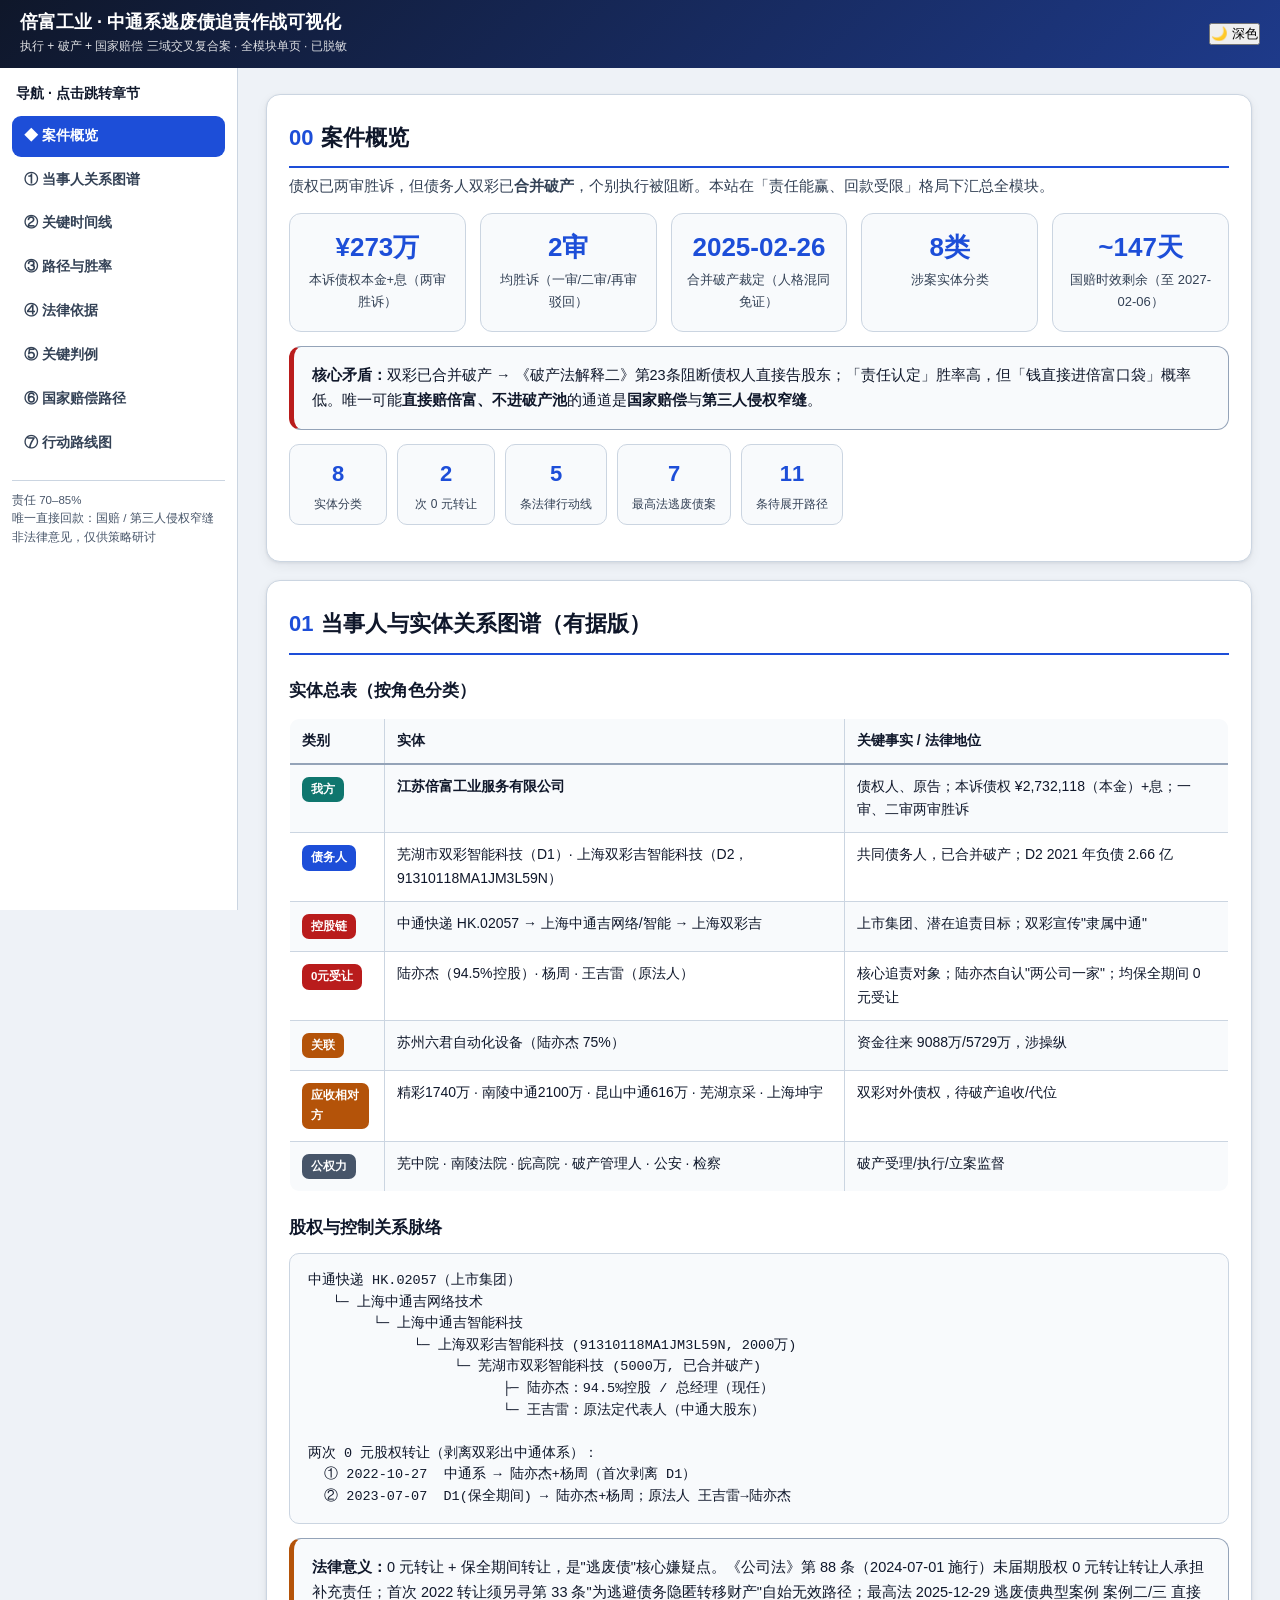
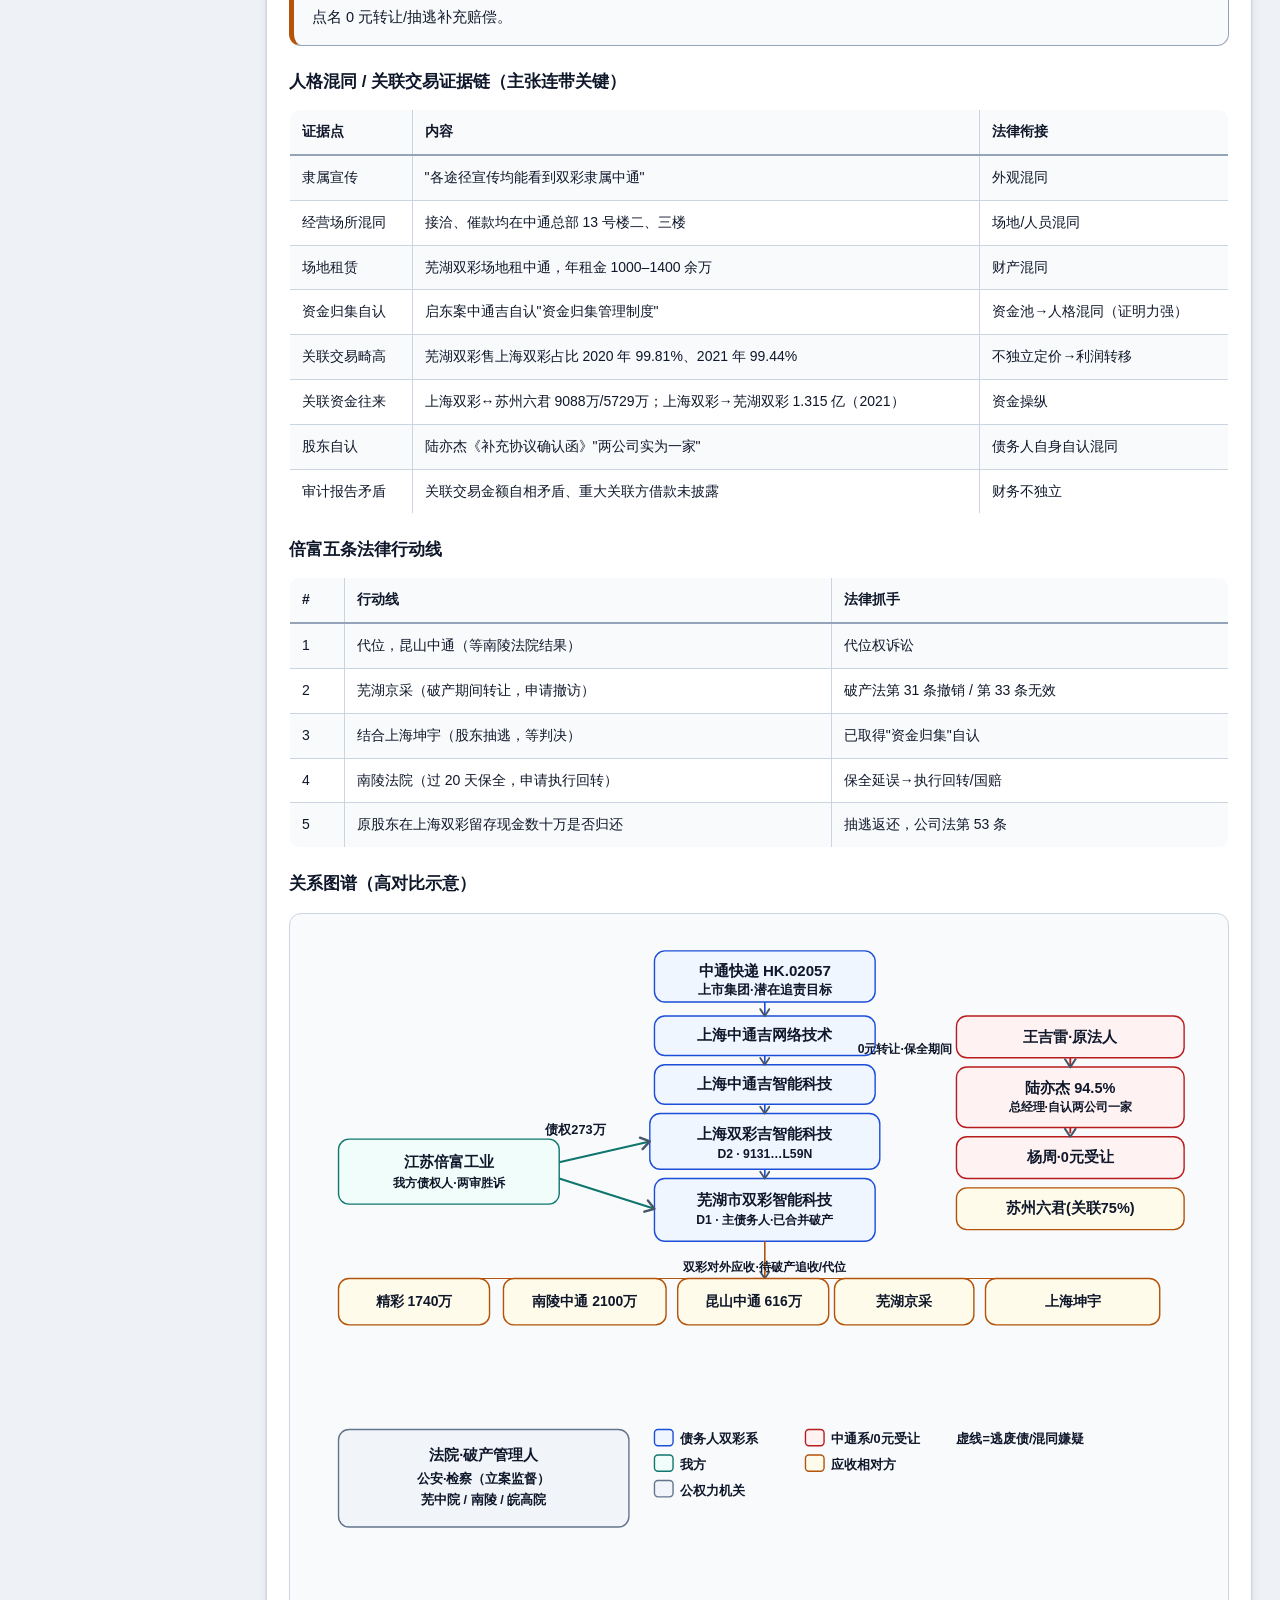
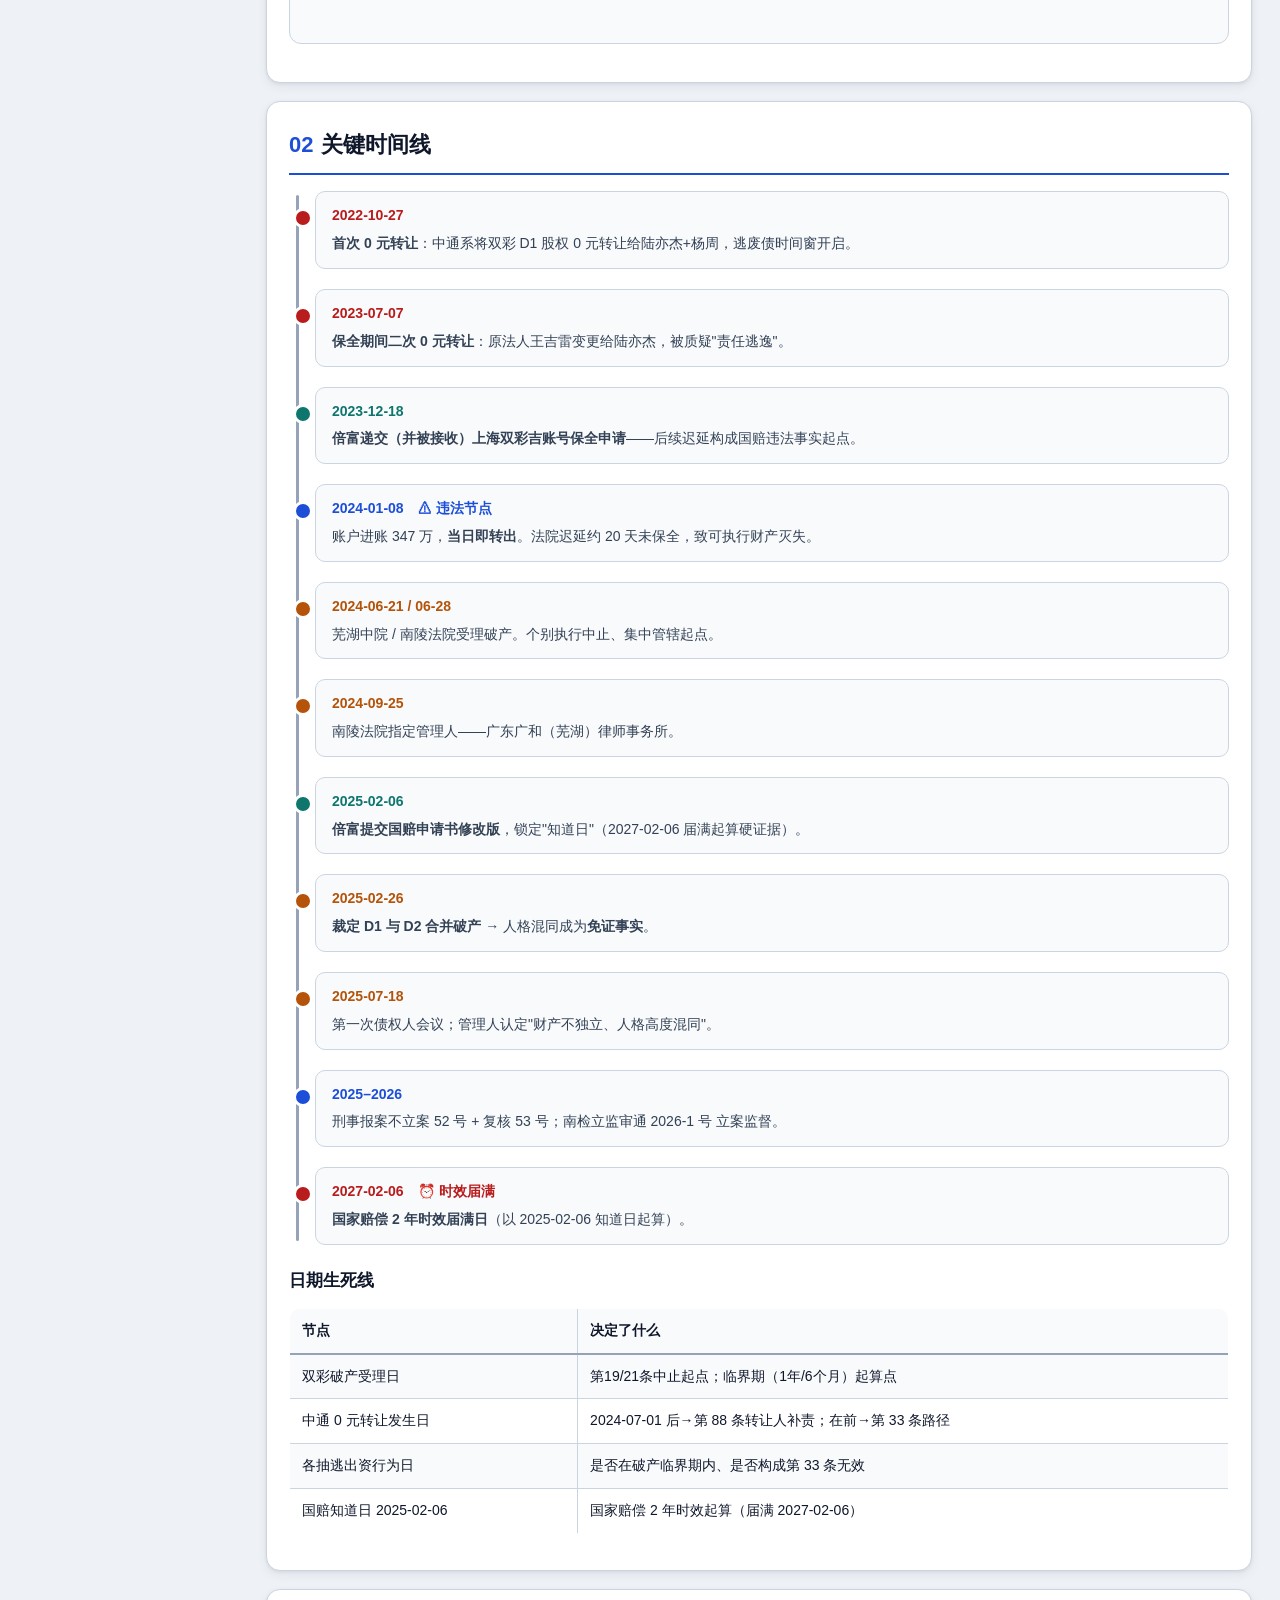
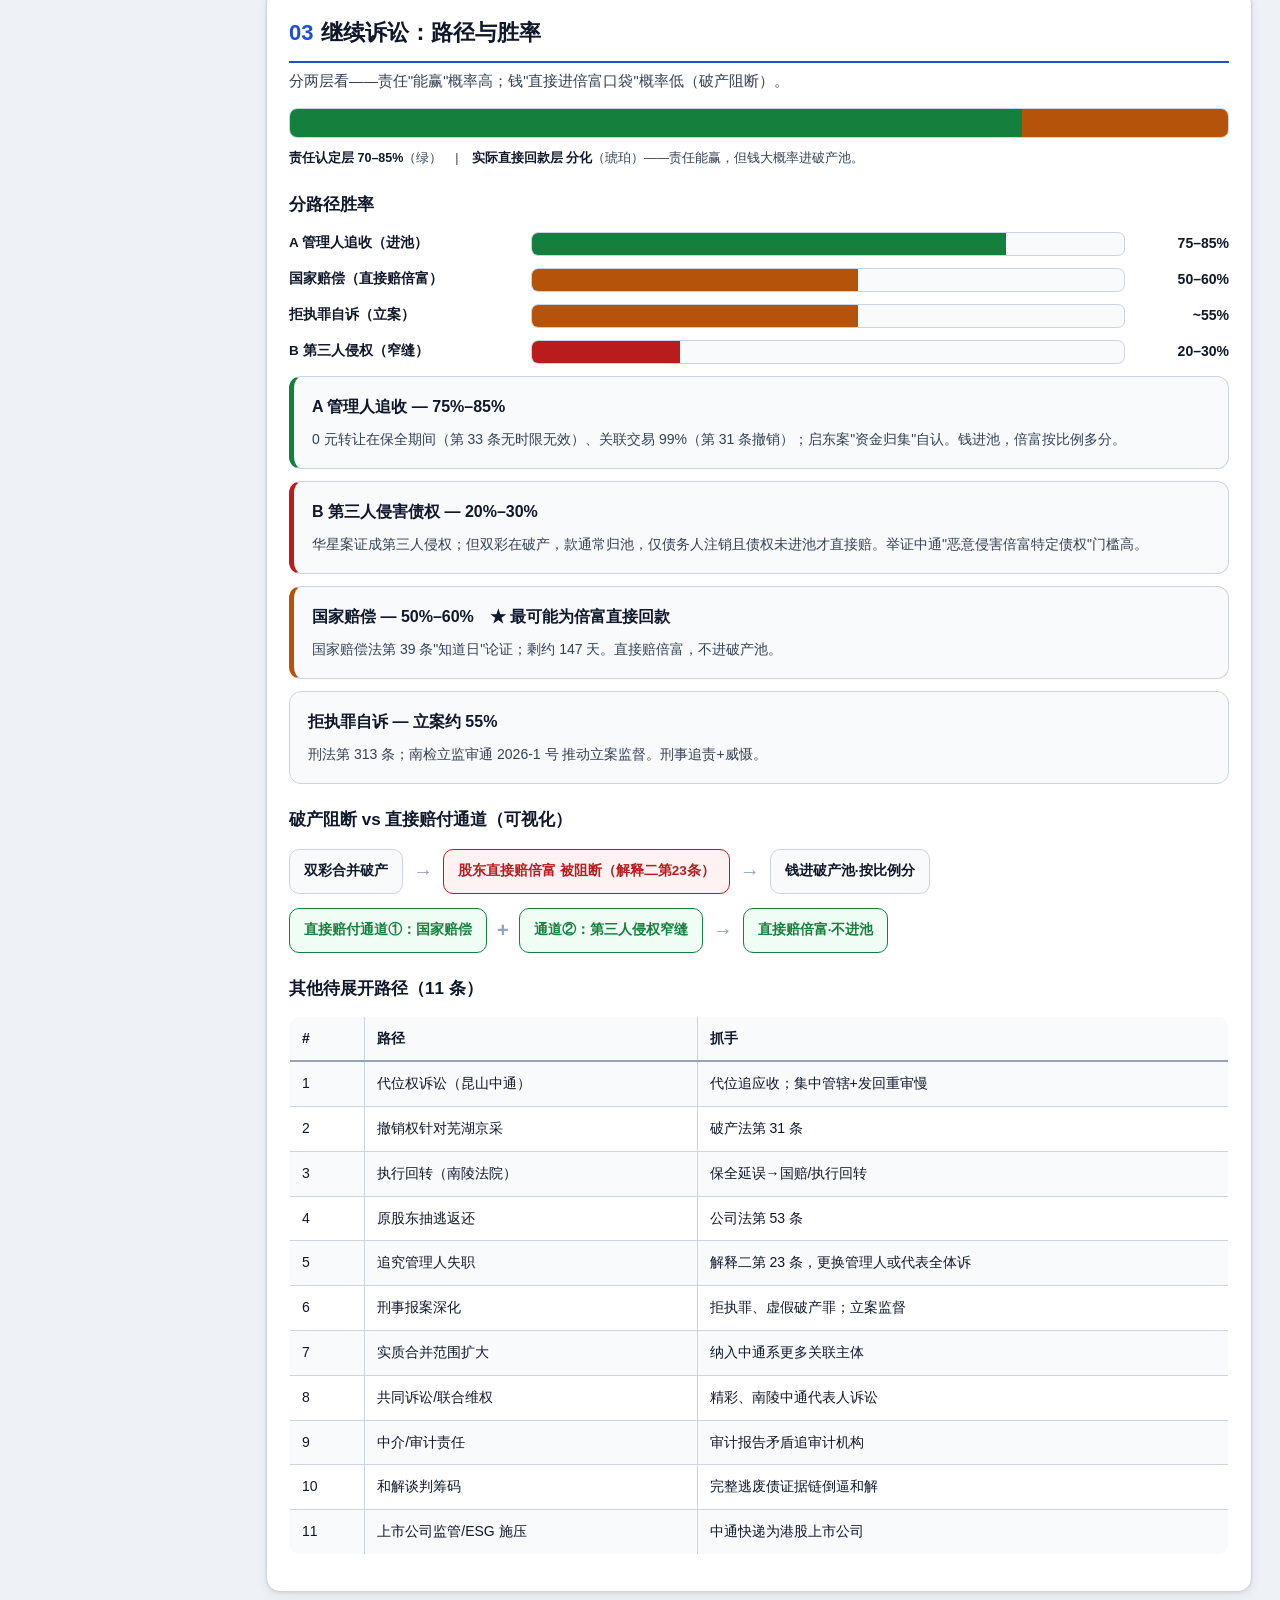
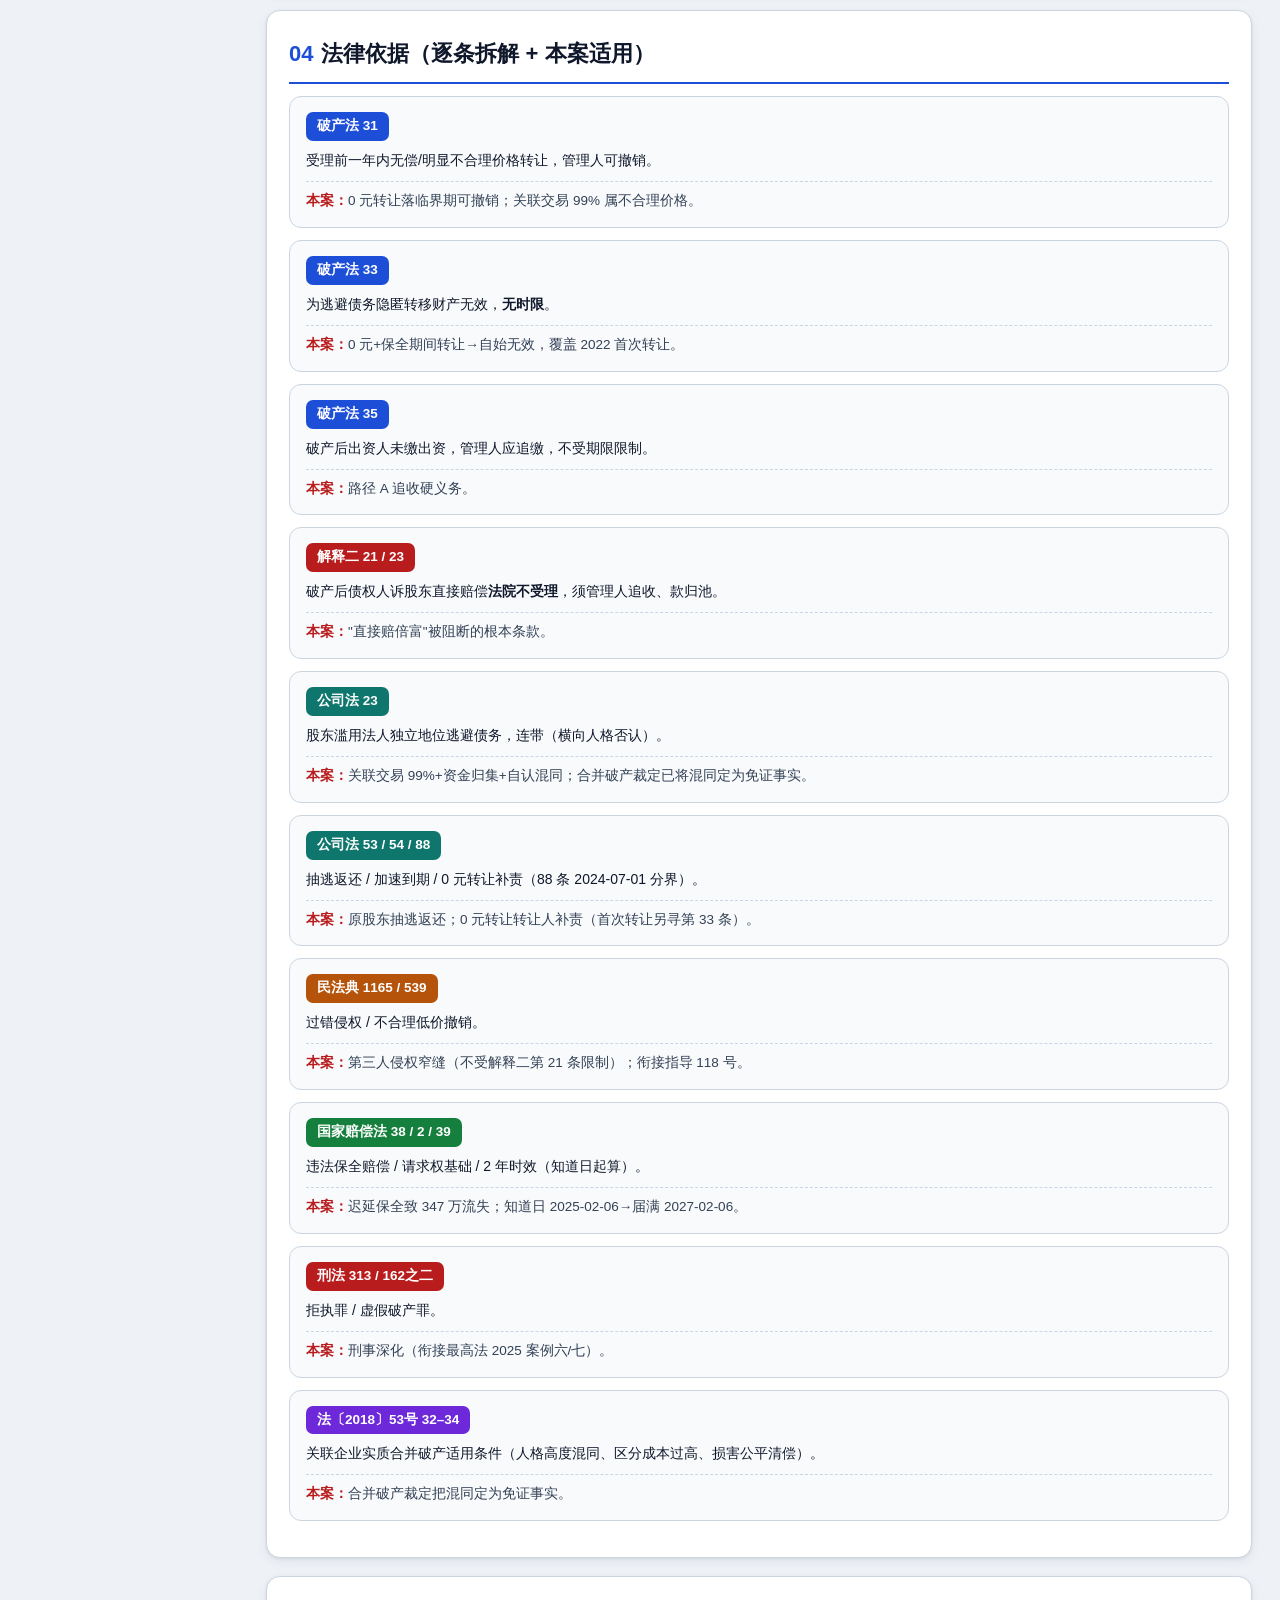
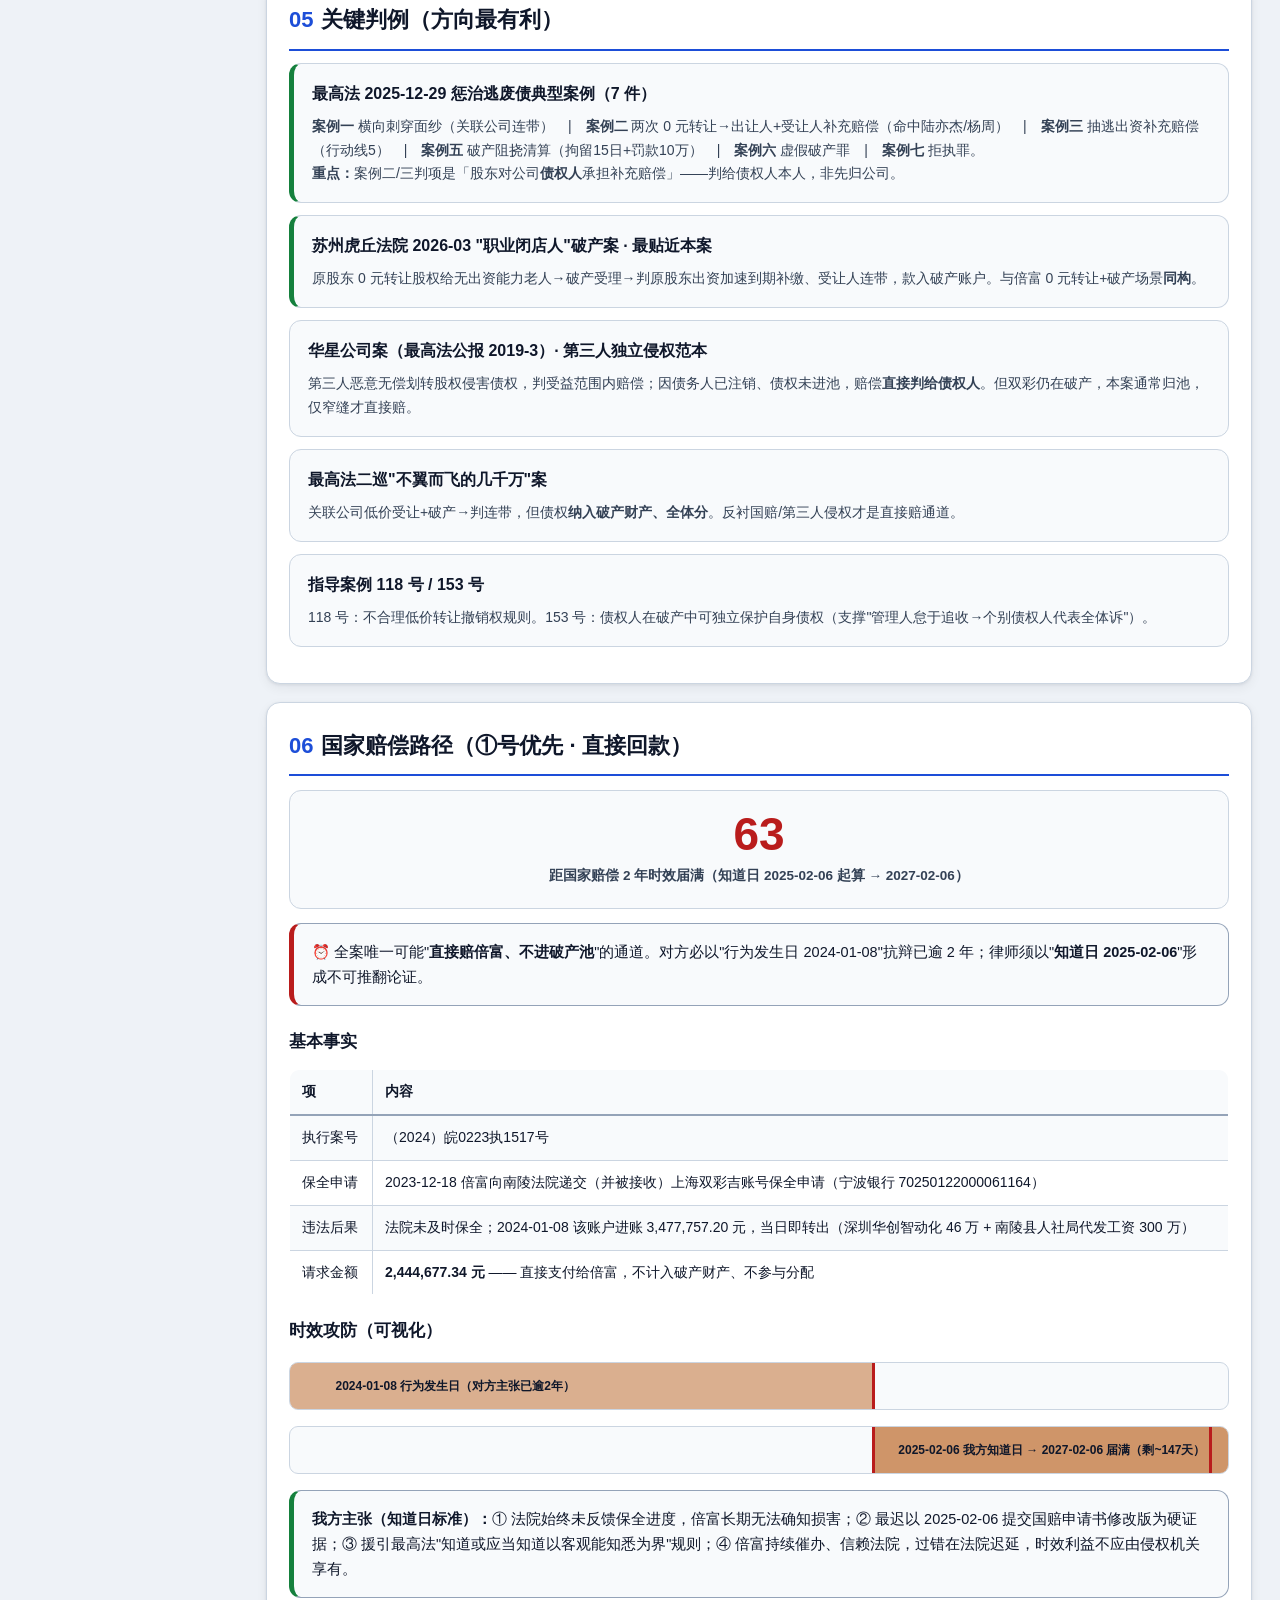
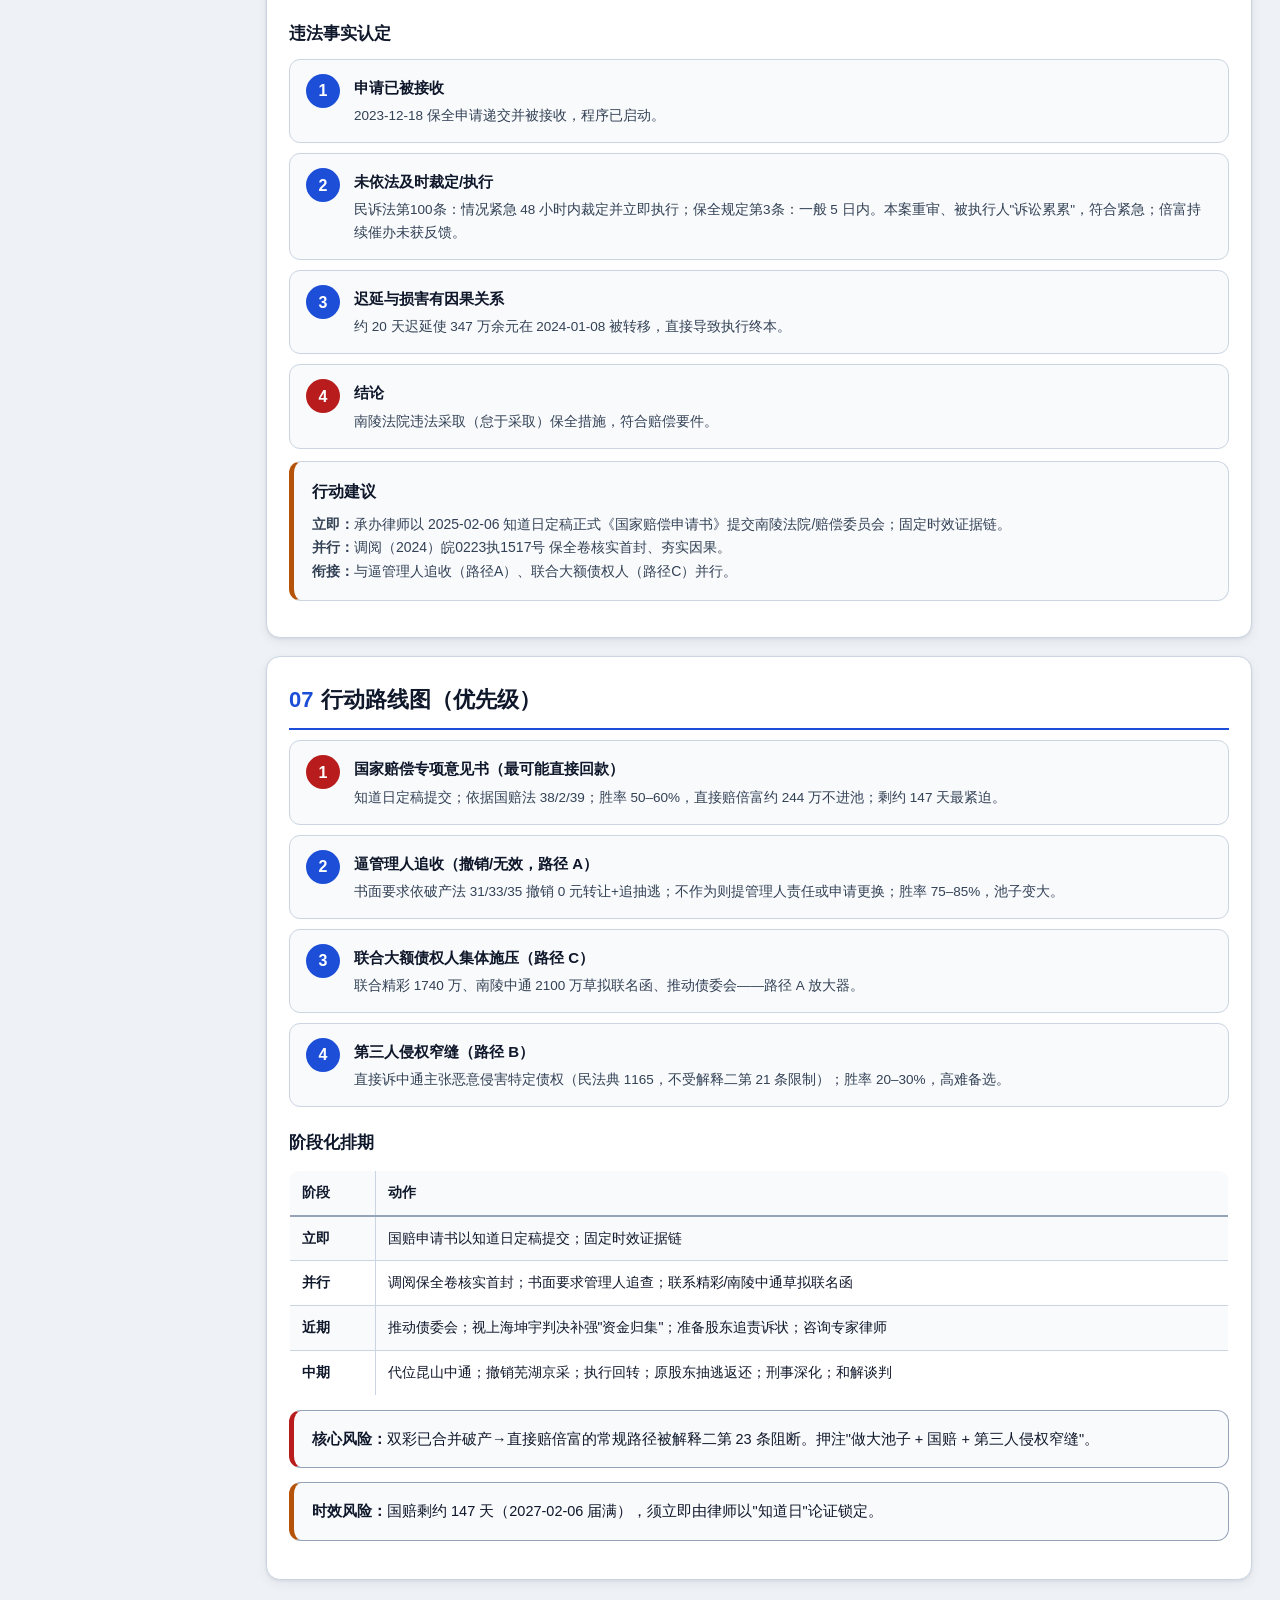
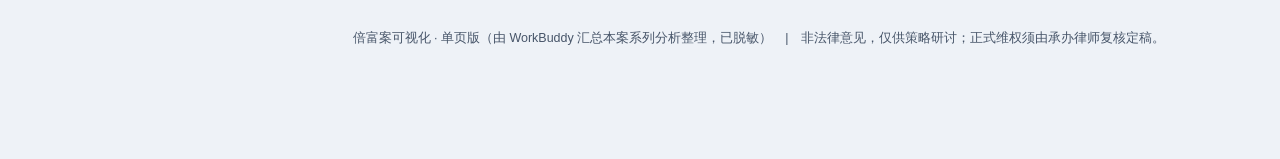
==== commit 9f3665dd: "feat: 重构为单页应用（左侧导航栏+scrollspy+增强可视化）" ====
--- a/index.html
+++ b/index.html
@@ -3,76 +3,347 @@
 <head>
 <meta charset="UTF-8">
 <meta name="viewport" content="width=device-width, initial-scale=1.0">
-<title>倍富案 · 逃废债追责作战可视化（总览）</title>
+<title>倍富案 · 逃废债追责作战可视化（单页）</title>
 <link rel="stylesheet" href="assets/style.css">
 <script src="assets/theme.js" defer></script>
 </head>
 <body>
-<header class="top">
-  <h1>倍富工业 · 中通系逃废债追责作战可视化</h1>
-  <p>执行 + 破产 + 国家赔偿 三域交叉复合案 · 全模块独立页汇总（已脱敏）</p>
-  <span class="tagline">责任认定 70–85%　·　唯一直接回款通道：国家赔偿 / 第三人侵权窄缝</span>
-</header>
-<nav class="bar">
-  <a class="home" href="index.html">◆ 总览</a>
-  <a href="pages/parties.html">当事人图谱</a>
-  <a href="pages/timeline.html">时间线</a>
-  <a href="pages/winrate.html">路径与胜率</a>
-  <a href="pages/legal.html">法律依据</a>
-  <a href="pages/precedents.html">关键判例</a>
-  <a href="pages/statecomp.html">国赔路径</a>
-  <a href="pages/roadmap.html">行动路线</a>
-  <span class="spacer"></span>
+
+<div class="topbar">
+  <div>
+    <div class="t-title">倍富工业 · 中通系逃废债追责作战可视化</div>
+    <div class="t-sub">执行 + 破产 + 国家赔偿 三域交叉复合案 · 全模块单页 · 已脱敏</div>
+  </div>
   <button class="theme-btn">🌙 深色</button>
-</nav>
-
-<div class="wrap">
-
-  <section class="block">
-    <h2 class="sec"><span class="idx">01</span>案件概览</h2>
-    <p class="lead">债权已两审胜诉，但债务人双彩已<b>合并破产</b>，个别执行被阻断。本站在「责任能赢、回款受限」的格局下，把各模块拆成独立页逐一展开。</p>
-    <div class="grid">
-      <div class="kpi"><div class="n">¥273万</div><div class="l">本诉债权本金+息（两审胜诉）</div></div>
-      <div class="kpi"><div class="n">2审</div><div class="l">均胜诉（一审 / 二审 / 再审驳回）</div></div>
-      <div class="kpi"><div class="n">2025-02-26</div><div class="l">合并破产裁定（人格混同免证）</div></div>
-      <div class="kpi"><div class="n">8类</div><div class="l">涉案实体分类</div></div>
-      <div class="kpi"><div class="n">~147天</div><div class="l">国赔时效剩余（至 2027-02-06）</div></div>
-    </div>
-    <div class="alert danger">
-      <b>核心矛盾：</b>双彩已合并破产 → 《破产法解释二》第23条阻断债权人直接告股东；「责任认定」胜率高，但「钱直接进倍富口袋」概率低。
-      唯一可能<b>直接赔倍富、不进破产池</b>的通道是<b>国家赔偿</b>与<b>第三人侵权窄缝</b>。现实打法：把破产池做大，让倍富在分配中多拿。
-    </div>
-  </section>
-
-  <section class="block">
-    <h2 class="sec"><span class="idx">02</span>七大独立模块</h2>
-    <p class="lead">点击进入各独立页，内容均已展开为详细版。</p>
-    <div class="modules">
-      <a class="mod c1" href="pages/parties.html"><h4>① 当事人关系图谱</h4><p>8类实体 · 控股链 · 两次0元转让 · 人格混同证据链 · 五条行动线 · 关系图</p><div class="go">进入 →</div></a>
-      <a class="mod c2" href="pages/timeline.html"><h4>② 关键时间线</h4><p>从2022首次0元转让、2023保全延误、2024破产受理到2025合并破产裁定的全节点</p><div class="go">进入 →</div></a>
-      <a class="mod c3" href="pages/winrate.html"><h4>③ 路径与胜率</h4><p>责任层 vs 回款层两分；A管理人追收 / B第三人侵权 / 国赔 / 拒执罪 分路径胜率</p><div class="go">进入 →</div></a>
-      <a class="mod c4" href="pages/legal.html"><h4>④ 法律依据</h4><p>破产法 / 公司法 / 民法典 / 国家赔偿法 / 刑法 逐条拆解 + 本案适用</p><div class="go">进入 →</div></a>
-      <a class="mod c5" href="pages/precedents.html"><h4>⑤ 关键判例</h4><p>最高法2025逃废债7案 · 苏州虎丘职业闭店人 · 华星案 · 指导118/153号</p><div class="go">进入 →</div></a>
-      <a class="mod c6" href="pages/statecomp.html"><h4>⑥ 国家赔偿路径</h4><p>迟延保全违法事实 · 时效攻防（知道日 vs 行为日）· 实时倒计时 · 直接赔倍富</p><div class="go">进入 →</div></a>
-      <a class="mod c7" href="pages/roadmap.html"><h4>⑦ 行动路线图</h4><p>优先级 ①国赔 → ②逼管理人追收 → ③联合大额债权人 → ④第三人侵权窄缝 + 11条待展开</p><div class="go">进入 →</div></a>
-    </div>
-  </section>
-
-  <section class="block">
-    <h2 class="sec"><span class="idx">03</span>两层胜率速览</h2>
-    <div class="bar-row"><div class="lab">① 责任认定层（逃废债成立）</div><div class="track"><i class="f-green" style="width:78%"></i></div><div class="val">70–85%</div></div>
-    <div class="bar-row"><div class="lab">A 管理人追收（进池）</div><div class="track"><i class="f-green" style="width:80%"></i></div><div class="val">75–85%</div></div>
-    <div class="bar-row"><div class="lab">国家赔偿（直接赔倍富）</div><div class="track"><i class="f-amber" style="width:55%"></i></div><div class="val">50–60%</div></div>
-    <div class="bar-row"><div class="lab">拒执罪自诉（立案）</div><div class="track"><i class="f-amber" style="width:55%"></i></div><div class="val">~55%</div></div>
-    <div class="bar-row"><div class="lab">B 第三人侵权（窄缝）</div><div class="track"><i class="f-red" style="width:25%"></i></div><div class="val">20–30%</div></div>
-    <div class="muted" style="margin-top:10px">胜率为策略评估区间，非承诺；核心约束是双彩已合并破产带来的「破产阻断」。</div>
-  </section>
-
-  <footer class="ft">
-    本可视化由 WorkBuddy 汇总本案系列分析整理而成，已脱敏。<br>
-    非法律意见，仅供策略研讨；正式维权须由承办律师复核定稿。<br>
-    关联子页：<a href="pages/parties.html">当事人图谱</a> · <a href="pages/timeline.html">时间线</a> · <a href="pages/winrate.html">路径胜率</a> · <a href="pages/legal.html">法律依据</a> · <a href="pages/precedents.html">关键判例</a> · <a href="pages/statecomp.html">国赔路径</a> · <a href="pages/roadmap.html">行动路线</a>
-  </footer>
 </div>
+
+<div class="layout">
+  <aside class="sidebar">
+    <div class="s-brand">导航 · 点击跳转章节</div>
+    <nav>
+      <a href="#overview">◆ 案件概览</a>
+      <a href="#parties">① 当事人关系图谱</a>
+      <a href="#timeline">② 关键时间线</a>
+      <a href="#winrate">③ 路径与胜率</a>
+      <a href="#legal">④ 法律依据</a>
+      <a href="#precedents">⑤ 关键判例</a>
+      <a href="#statecomp">⑥ 国家赔偿路径</a>
+      <a href="#roadmap">⑦ 行动路线图</a>
+    </nav>
+    <div class="s-foot">责任 70–85%<br>唯一直接回款：国赔 / 第三人侵权窄缝<br>非法律意见，仅供策略研讨</div>
+  </aside>
+
+  <main class="main">
+
+    <!-- ============ 概览 ============ -->
+    <section class="block" id="overview">
+      <h2 class="sec"><span class="idx">00</span>案件概览</h2>
+      <p class="lead">债权已两审胜诉，但债务人双彩已<b>合并破产</b>，个别执行被阻断。本站在「责任能赢、回款受限」格局下汇总全模块。</p>
+      <div class="grid">
+        <div class="kpi"><div class="n">¥273万</div><div class="l">本诉债权本金+息（两审胜诉）</div></div>
+        <div class="kpi"><div class="n">2审</div><div class="l">均胜诉（一审/二审/再审驳回）</div></div>
+        <div class="kpi"><div class="n">2025-02-26</div><div class="l">合并破产裁定（人格混同免证）</div></div>
+        <div class="kpi"><div class="n">8类</div><div class="l">涉案实体分类</div></div>
+        <div class="kpi"><div class="n">~147天</div><div class="l">国赔时效剩余（至 2027-02-06）</div></div>
+      </div>
+      <div class="alert danger"><b>核心矛盾：</b>双彩已合并破产 → 《破产法解释二》第23条阻断债权人直接告股东；「责任认定」胜率高，但「钱直接进倍富口袋」概率低。唯一可能<b>直接赔倍富、不进破产池</b>的通道是<b>国家赔偿</b>与<b>第三人侵权窄缝</b>。</div>
+      <div class="counts">
+        <div class="c"><div class="n">8</div><div class="l">实体分类</div></div>
+        <div class="c"><div class="n">2</div><div class="l">次 0 元转让</div></div>
+        <div class="c"><div class="n">5</div><div class="l">条法律行动线</div></div>
+        <div class="c"><div class="n">7</div><div class="l">最高法逃废债案</div></div>
+        <div class="c"><div class="n">11</div><div class="l">条待展开路径</div></div>
+      </div>
+    </section>
+
+    <!-- ============ 当事人图谱 ============ -->
+    <section class="block" id="parties">
+      <h2 class="sec"><span class="idx">01</span>当事人与实体关系图谱（有据版）</h2>
+
+      <h3>实体总表（按角色分类）</h3>
+      <table>
+        <tr><th>类别</th><th>实体</th><th>关键事实 / 法律地位</th></tr>
+        <tr><td><span class="tag t-teal">我方</span></td><td><b>江苏倍富工业服务有限公司</b></td><td>债权人、原告；本诉债权 ¥2,732,118（本金）+息；一审、二审两审胜诉</td></tr>
+        <tr><td><span class="tag t-blue">债务人</span></td><td>芜湖市双彩智能科技（D1）· 上海双彩吉智能科技（D2，91310118MA1JM3L59N）</td><td>共同债务人，已合并破产；D2 2021 年负债 2.66 亿</td></tr>
+        <tr><td><span class="tag t-coral">控股链</span></td><td>中通快递 HK.02057 → 上海中通吉网络/智能 → 上海双彩吉</td><td>上市集团、潜在追责目标；双彩宣传"隶属中通"</td></tr>
+        <tr><td><span class="tag t-coral">0元受让</span></td><td>陆亦杰（94.5%控股）· 杨周 · 王吉雷（原法人）</td><td>核心追责对象；陆亦杰自认"两公司一家"；均保全期间 0 元受让</td></tr>
+        <tr><td><span class="tag t-amber">关联</span></td><td>苏州六君自动化设备（陆亦杰 75%）</td><td>资金往来 9088万/5729万，涉操纵</td></tr>
+        <tr><td><span class="tag t-amber">应收相对方</span></td><td>精彩1740万 · 南陵中通2100万 · 昆山中通616万 · 芜湖京采 · 上海坤宇</td><td>双彩对外债权，待破产追收/代位</td></tr>
+        <tr><td><span class="tag t-gray">公权力</span></td><td>芜中院 · 南陵法院 · 皖高院 · 破产管理人 · 公安 · 检察</td><td>破产受理/执行/立案监督</td></tr>
+      </table>
+
+      <h3>股权与控制关系脉络</h3>
+      <div class="tree">中通快递 HK.02057（上市集团）
+   └─ 上海中通吉网络技术
+        └─ 上海中通吉智能科技
+             └─ 上海双彩吉智能科技 (91310118MA1JM3L59N, 2000万)
+                  └─ 芜湖市双彩智能科技 (5000万, 已合并破产)
+                        ├─ 陆亦杰：94.5%控股 / 总经理（现任）
+                        └─ 王吉雷：原法定代表人（中通大股东）
+
+两次 0 元股权转让（剥离双彩出中通体系）：
+  ① 2022-10-27  中通系 → 陆亦杰+杨周（首次剥离 D1）
+  ② 2023-07-07  D1(保全期间) → 陆亦杰+杨周；原法人 王吉雷→陆亦杰</div>
+      <div class="alert warn"><b>法律意义：</b>0 元转让 + 保全期间转让，是"逃废债"核心嫌疑点。《公司法》第 88 条（2024-07-01 施行）未届期股权 0 元转让转让人承担补充责任；首次 2022 转让须另寻第 33 条"为逃避债务隐匿转移财产"自始无效路径；最高法 2025-12-29 逃废债典型案例 案例二/三 直接点名 0 元转让/抽逃补充赔偿。</div>
+
+      <h3>人格混同 / 关联交易证据链（主张连带关键）</h3>
+      <table>
+        <tr><th>证据点</th><th>内容</th><th>法律衔接</th></tr>
+        <tr><td>隶属宣传</td><td>"各途径宣传均能看到双彩隶属中通"</td><td>外观混同</td></tr>
+        <tr><td>经营场所混同</td><td>接洽、催款均在中通总部 13 号楼二、三楼</td><td>场地/人员混同</td></tr>
+        <tr><td>场地租赁</td><td>芜湖双彩场地租中通，年租金 1000–1400 余万</td><td>财产混同</td></tr>
+        <tr><td>资金归集自认</td><td>启东案中通吉自认"资金归集管理制度"</td><td>资金池→人格混同（证明力强）</td></tr>
+        <tr><td>关联交易畸高</td><td>芜湖双彩售上海双彩占比 2020 年 99.81%、2021 年 99.44%</td><td>不独立定价→利润转移</td></tr>
+        <tr><td>关联资金往来</td><td>上海双彩↔苏州六君 9088万/5729万；上海双彩→芜湖双彩 1.315 亿（2021）</td><td>资金操纵</td></tr>
+        <tr><td>股东自认</td><td>陆亦杰《补充协议确认函》"两公司实为一家"</td><td>债务人自身自认混同</td></tr>
+        <tr><td>审计报告矛盾</td><td>关联交易金额自相矛盾、重大关联方借款未披露</td><td>财务不独立</td></tr>
+      </table>
+
+      <h3>倍富五条法律行动线</h3>
+      <table>
+        <tr><th>#</th><th>行动线</th><th>法律抓手</th></tr>
+        <tr><td>1</td><td>代位，昆山中通（等南陵法院结果）</td><td>代位权诉讼</td></tr>
+        <tr><td>2</td><td>芜湖京采（破产期间转让，申请撤访）</td><td>破产法第 31 条撤销 / 第 33 条无效</td></tr>
+        <tr><td>3</td><td>结合上海坤宇（股东抽逃，等判决）</td><td>已取得"资金归集"自认</td></tr>
+        <tr><td>4</td><td>南陵法院（过 20 天保全，申请执行回转）</td><td>保全延误→执行回转/国赔</td></tr>
+        <tr><td>5</td><td>原股东在上海双彩留存现金数十万是否归还</td><td>抽逃返还，公司法第 53 条</td></tr>
+      </table>
+
+      <h3>关系图谱（高对比示意）</h3>
+      <div class="diagram">
+        <svg viewBox="0 0 780 600" role="img" aria-label="当事人关系图谱">
+          <defs><marker id="ar" viewBox="0 0 10 10" refX="8" refY="5" markerWidth="7" markerHeight="7" orient="auto-start-reverse"><path d="M2 1L8 5L2 9" fill="none" stroke="#475569" stroke-width="1.6" stroke-linecap="round" stroke-linejoin="round"/></marker></defs>
+          <g><rect class="box b-brand" x="300" y="18" width="190" height="44" rx="9"/><text x="395" y="40" text-anchor="middle" font-size="13" font-weight="700">中通快递 HK.02057</text><text x="395" y="55" text-anchor="middle" font-size="11">上市集团·潜在追责目标</text></g>
+          <g><rect class="box b-brand" x="300" y="74" width="190" height="34" rx="9"/><text x="395" y="95" text-anchor="middle" font-size="12.5">上海中通吉网络技术</text></g>
+          <g><rect class="box b-brand" x="300" y="116" width="190" height="34" rx="9"/><text x="395" y="137" text-anchor="middle" font-size="12.5">上海中通吉智能科技</text></g>
+          <g><rect class="box b-brand" x="296" y="158" width="198" height="48" rx="9"/><text x="395" y="180" text-anchor="middle" font-size="12.5" font-weight="700">上海双彩吉智能科技</text><text x="395" y="196" text-anchor="middle" font-size="10.5">D2 · 9131…L59N</text></g>
+          <g><rect class="box b-brand" x="300" y="214" width="190" height="54" rx="9"/><text x="395" y="237" text-anchor="middle" font-size="12.5" font-weight="700">芜湖市双彩智能科技</text><text x="395" y="253" text-anchor="middle" font-size="10.5">D1 · 主债务人·已合并破产</text></g>
+          <line x1="395" y1="62" x2="395" y2="74" stroke="#1d4ed8" stroke-width="1.4" marker-end="url(#ar)"/>
+          <line x1="395" y1="108" x2="395" y2="116" stroke="#1d4ed8" stroke-width="1.4" marker-end="url(#ar)"/>
+          <line x1="395" y1="150" x2="395" y2="158" stroke="#1d4ed8" stroke-width="1.4" marker-end="url(#ar)"/>
+          <line x1="395" y1="206" x2="395" y2="214" stroke="#1d4ed8" stroke-width="1.4" marker-end="url(#ar)"/>
+          <g><rect class="box b-teal" x="28" y="180" width="190" height="56" rx="9"/><text x="123" y="204" text-anchor="middle" font-size="13" font-weight="700">江苏倍富工业</text><text x="123" y="221" text-anchor="middle" font-size="10.5">我方债权人·两审胜诉</text></g>
+          <line x1="218" y1="200" x2="296" y2="182" stroke="#0f766e" stroke-width="1.8" marker-end="url(#ar)"/>
+          <line x1="218" y1="214" x2="300" y2="240" stroke="#0f766e" stroke-width="1.8" marker-end="url(#ar)"/>
+          <text x="232" y="176" text-anchor="middle" font-size="11" font-weight="700" fill="#0f766e">债权273万</text>
+          <g><rect class="box b-coral" x="560" y="74" width="196" height="36" rx="9"/><text x="658" y="96" text-anchor="middle" font-size="12.5">王吉雷·原法人</text></g>
+          <g><rect class="box b-coral" x="560" y="118" width="196" height="52" rx="9"/><text x="658" y="140" text-anchor="middle" font-size="12.5" font-weight="700">陆亦杰 94.5%</text><text x="658" y="156" text-anchor="middle" font-size="10.5">总经理·自认两公司一家</text></g>
+          <g><rect class="box b-coral" x="560" y="178" width="196" height="36" rx="9"/><text x="658" y="200" text-anchor="middle" font-size="12.5">杨周·0元受让</text></g>
+          <g><rect class="box b-amber" x="560" y="222" width="196" height="36" rx="9"/><text x="658" y="244" text-anchor="middle" font-size="12.5">苏州六君(关联75%)</text></g>
+          <line x1="658" y1="110" x2="658" y2="118" stroke="#b91c1c" stroke-width="1.6" marker-end="url(#ar)"/>
+          <line x1="658" y1="170" x2="658" y2="178" stroke="#b91c1c" stroke-width="1.6" stroke-dasharray="5 4" marker-end="url(#ar)"/>
+          <text x="556" y="106" text-anchor="end" font-size="10.5" font-weight="700" fill="#b91c1c">0元转让·保全期间</text>
+          <line x1="395" y1="268" x2="395" y2="300" stroke="#b45309" stroke-width="1.4" marker-end="url(#ar)"/>
+          <line x1="395" y1="300" x2="93" y2="300" stroke="#b45309" stroke-width="1"/>
+          <line x1="395" y1="300" x2="240" y2="300" stroke="#b45309" stroke-width="1"/>
+          <line x1="395" y1="300" x2="385" y2="300" stroke="#b45309" stroke-width="1"/>
+          <line x1="395" y1="300" x2="515" y2="300" stroke="#b45309" stroke-width="1"/>
+          <line x1="395" y1="300" x2="645" y2="300" stroke="#b45309" stroke-width="1"/>
+          <g><rect class="box b-amber" x="28" y="300" width="130" height="40" rx="9"/><text x="93" y="324" text-anchor="middle" font-size="12">精彩 1740万</text></g>
+          <g><rect class="box b-amber" x="170" y="300" width="140" height="40" rx="9"/><text x="240" y="324" text-anchor="middle" font-size="12">南陵中通 2100万</text></g>
+          <g><rect class="box b-amber" x="320" y="300" width="130" height="40" rx="9"/><text x="385" y="324" text-anchor="middle" font-size="12">昆山中通 616万</text></g>
+          <g><rect class="box b-amber" x="455" y="300" width="120" height="40" rx="9"/><text x="515" y="324" text-anchor="middle" font-size="12">芜湖京采</text></g>
+          <g><rect class="box b-amber" x="585" y="300" width="150" height="40" rx="9"/><text x="660" y="324" text-anchor="middle" font-size="12">上海坤宇</text></g>
+          <text x="395" y="294" text-anchor="middle" font-size="10.5" font-weight="700" fill="#b45309">双彩对外应收·待破产追收/代位</text>
+          <g><rect class="box b-gray" x="28" y="430" width="250" height="84" rx="9"/><text x="153" y="456" text-anchor="middle" font-size="12.5" font-weight="700">法院·破产管理人</text><text x="153" y="476" text-anchor="middle" font-size="11">公安·检察（立案监督）</text><text x="153" y="494" text-anchor="middle" font-size="11">芜中院 / 南陵 / 皖高院</text></g>
+          <g font-size="11" fill="#475569">
+            <rect class="box b-brand" x="300" y="430" width="16" height="14" rx="3"/><text x="322" y="442">债务人双彩系</text>
+            <rect class="box b-coral" x="430" y="430" width="16" height="14" rx="3"/><text x="452" y="442">中通系/0元受让</text>
+            <rect class="box b-teal" x="300" y="452" width="16" height="14" rx="3"/><text x="322" y="464">我方</text>
+            <rect class="box b-amber" x="430" y="452" width="16" height="14" rx="3"/><text x="452" y="464">应收相对方</text>
+            <rect class="box b-gray" x="300" y="474" width="16" height="14" rx="3"/><text x="322" y="486">公权力机关</text>
+            <text x="560" y="442" font-weight="700" fill="#b91c1c">虚线=逃废债/混同嫌疑</text>
+          </g>
+        </svg>
+      </div>
+    </section>
+
+    <!-- ============ 时间线 ============ -->
+    <section class="block" id="timeline">
+      <h2 class="sec"><span class="idx">02</span>关键时间线</h2>
+      <div class="tl">
+        <div class="ev coral"><div class="date">2022-10-27</div><div class="desc"><b>首次 0 元转让</b>：中通系将双彩 D1 股权 0 元转让给陆亦杰+杨周，逃废债时间窗开启。</div></div>
+        <div class="ev coral"><div class="date">2023-07-07</div><div class="desc"><b>保全期间二次 0 元转让</b>：原法人王吉雷变更给陆亦杰，被质疑"责任逃逸"。</div></div>
+        <div class="ev teal"><div class="date">2023-12-18</div><div class="desc"><b>倍富递交（并被接收）上海双彩吉账号保全申请</b>——后续迟延构成国赔违法事实起点。</div></div>
+        <div class="ev"><div class="date">2024-01-08　⚠ 违法节点</div><div class="desc">账户进账 347 万，<b>当日即转出</b>。法院迟延约 20 天未保全，致可执行财产灭失。</div></div>
+        <div class="ev amber"><div class="date">2024-06-21 / 06-28</div><div class="desc">芜湖中院 / 南陵法院受理破产。个别执行中止、集中管辖起点。</div></div>
+        <div class="ev amber"><div class="date">2024-09-25</div><div class="desc">南陵法院指定管理人——广东广和（芜湖）律师事务所。</div></div>
+        <div class="ev teal"><div class="date">2025-02-06</div><div class="desc"><b>倍富提交国赔申请书修改版</b>，锁定"知道日"（2027-02-06 届满起算硬证据）。</div></div>
+        <div class="ev amber"><div class="date">2025-02-26</div><div class="desc"><b>裁定 D1 与 D2 合并破产</b> → 人格混同成为<b>免证事实</b>。</div></div>
+        <div class="ev amber"><div class="date">2025-07-18</div><div class="desc">第一次债权人会议；管理人认定"财产不独立、人格高度混同"。</div></div>
+        <div class="ev gray"><div class="date">2025–2026</div><div class="desc">刑事报案不立案 52 号 + 复核 53 号；南检立监审通 2026-1 号 立案监督。</div></div>
+        <div class="ev coral"><div class="date">2027-02-06　⏰ 时效届满</div><div class="desc"><b>国家赔偿 2 年时效届满日</b>（以 2025-02-06 知道日起算）。</div></div>
+      </div>
+      <h3>日期生死线</h3>
+      <table>
+        <tr><th>节点</th><th>决定了什么</th></tr>
+        <tr><td>双彩破产受理日</td><td>第19/21条中止起点；临界期（1年/6个月）起算点</td></tr>
+        <tr><td>中通 0 元转让发生日</td><td>2024-07-01 后→第 88 条转让人补责；在前→第 33 条路径</td></tr>
+        <tr><td>各抽逃出资行为日</td><td>是否在破产临界期内、是否构成第 33 条无效</td></tr>
+        <tr><td>国赔知道日 2025-02-06</td><td>国家赔偿 2 年时效起算（届满 2027-02-06）</td></tr>
+      </table>
+    </section>
+
+    <!-- ============ 路径与胜率 ============ -->
+    <section class="block" id="winrate">
+      <h2 class="sec"><span class="idx">03</span>继续诉讼：路径与胜率</h2>
+      <p class="lead">分两层看——责任"能赢"概率高；钱"直接进倍富口袋"概率低（破产阻断）。</p>
+      <div class="seg"><div class="s1" style="width:78%"></div><div class="s2" style="width:22%"></div></div>
+      <div class="seg-leg"><b>责任认定层 70–85%</b>（绿）　|　<b>实际直接回款层 分化</b>（琥珀）——责任能赢，但钱大概率进破产池。</div>
+
+      <h3>分路径胜率</h3>
+      <div class="bar-row"><div class="lab">A 管理人追收（进池）</div><div class="track"><i class="f-green" style="width:80%"></i></div><div class="val">75–85%</div></div>
+      <div class="bar-row"><div class="lab">国家赔偿（直接赔倍富）</div><div class="track"><i class="f-amber" style="width:55%"></i></div><div class="val">50–60%</div></div>
+      <div class="bar-row"><div class="lab">拒执罪自诉（立案）</div><div class="track"><i class="f-amber" style="width:55%"></i></div><div class="val">~55%</div></div>
+      <div class="bar-row"><div class="lab">B 第三人侵权（窄缝）</div><div class="track"><i class="f-red" style="width:25%"></i></div><div class="val">20–30%</div></div>
+
+      <div class="card win"><h4>A 管理人追收 — 75%–85%</h4><p>0 元转让在保全期间（第 33 条无时限无效）、关联交易 99%（第 31 条撤销）；启东案"资金归集"自认。钱进池，倍富按比例多分。</p></div>
+      <div class="card danger"><h4>B 第三人侵害债权 — 20%–30%</h4><p>华星案证成第三人侵权；但双彩在破产，款通常归池，仅债务人注销且债权未进池才直接赔。举证中通"恶意侵害倍富特定债权"门槛高。</p></div>
+      <div class="card warn"><h4>国家赔偿 — 50%–60%　★ 最可能为倍富直接回款</h4><p>国家赔偿法第 39 条"知道日"论证；剩约 147 天。直接赔倍富，不进破产池。</p></div>
+      <div class="card"><h4>拒执罪自诉 — 立案约 55%</h4><p>刑法第 313 条；南检立监审通 2026-1 号 推动立案监督。刑事追责+威慑。</p></div>
+
+      <h3>破产阻断 vs 直接赔付通道（可视化）</h3>
+      <div class="flow">
+        <div class="node">双彩合并破产</div><div class="arrow">→</div>
+        <div class="node bad">股东直接赔倍富 被阻断（解释二第23条）</div><div class="arrow">→</div>
+        <div class="node">钱进破产池·按比例分</div>
+      </div>
+      <div class="flow">
+        <div class="node ok">直接赔付通道①：国家赔偿</div><div class="arrow">+</div>
+        <div class="node ok">通道②：第三人侵权窄缝</div><div class="arrow">→</div>
+        <div class="node ok">直接赔倍富·不进池</div>
+      </div>
+
+      <h3>其他待展开路径（11 条）</h3>
+      <table>
+        <tr><th>#</th><th>路径</th><th>抓手</th></tr>
+        <tr><td>1</td><td>代位权诉讼（昆山中通）</td><td>代位追应收；集中管辖+发回重审慢</td></tr>
+        <tr><td>2</td><td>撤销权针对芜湖京采</td><td>破产法第 31 条</td></tr>
+        <tr><td>3</td><td>执行回转（南陵法院）</td><td>保全延误→国赔/执行回转</td></tr>
+        <tr><td>4</td><td>原股东抽逃返还</td><td>公司法第 53 条</td></tr>
+        <tr><td>5</td><td>追究管理人失职</td><td>解释二第 23 条，更换管理人或代表全体诉</td></tr>
+        <tr><td>6</td><td>刑事报案深化</td><td>拒执罪、虚假破产罪；立案监督</td></tr>
+        <tr><td>7</td><td>实质合并范围扩大</td><td>纳入中通系更多关联主体</td></tr>
+        <tr><td>8</td><td>共同诉讼/联合维权</td><td>精彩、南陵中通代表人诉讼</td></tr>
+        <tr><td>9</td><td>中介/审计责任</td><td>审计报告矛盾追审计机构</td></tr>
+        <tr><td>10</td><td>和解谈判筹码</td><td>完整逃废债证据链倒逼和解</td></tr>
+        <tr><td>11</td><td>上市公司监管/ESG 施压</td><td>中通快递为港股上市公司</td></tr>
+      </table>
+    </section>
+
+    <!-- ============ 法律依据 ============ -->
+    <section class="block" id="legal">
+      <h2 class="sec"><span class="idx">04</span>法律依据（逐条拆解 + 本案适用）</h2>
+      <div class="law"><span class="art">破产法 31</span><div class="body">受理前一年内无偿/明显不合理价格转让，管理人可撤销。</div><div class="app"><b>本案：</b>0 元转让落临界期可撤销；关联交易 99% 属不合理价格。</div></div>
+      <div class="law"><span class="art">破产法 33</span><div class="body">为逃避债务隐匿转移财产无效，<b>无时限</b>。</div><div class="app"><b>本案：</b>0 元+保全期间转让→自始无效，覆盖 2022 首次转让。</div></div>
+      <div class="law"><span class="art">破产法 35</span><div class="body">破产后出资人未缴出资，管理人应追缴，不受期限限制。</div><div class="app"><b>本案：</b>路径 A 追收硬义务。</div></div>
+      <div class="law coral"><span class="art">解释二 21 / 23</span><div class="body">破产后债权人诉股东直接赔偿<b>法院不受理</b>，须管理人追收、款归池。</div><div class="app"><b>本案：</b>"直接赔倍富"被阻断的根本条款。</div></div>
+      <div class="law teal"><span class="art">公司法 23</span><div class="body">股东滥用法人独立地位逃避债务，连带（横向人格否认）。</div><div class="app"><b>本案：</b>关联交易 99%+资金归集+自认混同；合并破产裁定已将混同定为免证事实。</div></div>
+      <div class="law teal"><span class="art">公司法 53 / 54 / 88</span><div class="body">抽逃返还 / 加速到期 / 0 元转让补责（88 条 2024-07-01 分界）。</div><div class="app"><b>本案：</b>原股东抽逃返还；0 元转让转让人补责（首次转让另寻第 33 条）。</div></div>
+      <div class="law amber"><span class="art">民法典 1165 / 539</span><div class="body">过错侵权 / 不合理低价撤销。</div><div class="app"><b>本案：</b>第三人侵权窄缝（不受解释二第 21 条限制）；衔接指导 118 号。</div></div>
+      <div class="law green"><span class="art">国家赔偿法 38 / 2 / 39</span><div class="body">违法保全赔偿 / 请求权基础 / 2 年时效（知道日起算）。</div><div class="app"><b>本案：</b>迟延保全致 347 万流失；知道日 2025-02-06→届满 2027-02-06。</div></div>
+      <div class="law coral"><span class="art">刑法 313 / 162之二</span><div class="body">拒执罪 / 虚假破产罪。</div><div class="app"><b>本案：</b>刑事深化（衔接最高法 2025 案例六/七）。</div></div>
+      <div class="law violet"><span class="art">法〔2018〕53号 32–34</span><div class="body">关联企业实质合并破产适用条件（人格高度混同、区分成本过高、损害公平清偿）。</div><div class="app"><b>本案：</b>合并破产裁定把混同定为免证事实。</div></div>
+    </section>
+
+    <!-- ============ 关键判例 ============ -->
+    <section class="block" id="precedents">
+      <h2 class="sec"><span class="idx">05</span>关键判例（方向最有利）</h2>
+      <div class="card win"><h4>最高法 2025-12-29 惩治逃废债典型案例（7 件）</h4>
+        <p><b>案例一</b> 横向刺穿面纱（关联公司连带）　|　<b>案例二</b> 两次 0 元转让→出让人+受让人补充赔偿（命中陆亦杰/杨周）　|　<b>案例三</b> 抽逃出资补充赔偿（行动线5）　|　<b>案例五</b> 破产阻挠清算（拘留15日+罚款10万）　|　<b>案例六</b> 虚假破产罪　|　<b>案例七</b> 拒执罪。<br>
+        <b>重点：</b>案例二/三判项是「股东对公司<b>债权人</b>承担补充赔偿」——判给债权人本人，非先归公司。</p></div>
+      <div class="card win"><h4>苏州虎丘法院 2026-03 "职业闭店人"破产案 · 最贴近本案</h4><p>原股东 0 元转让股权给无出资能力老人→破产受理→判原股东出资加速到期补缴、受让人连带，款入破产账户。与倍富 0 元转让+破产场景<b>同构</b>。</p></div>
+      <div class="card"><h4>华星公司案（最高法公报 2019-3）· 第三人独立侵权范本</h4><p>第三人恶意无偿划转股权侵害债权，判受益范围内赔偿；因债务人已注销、债权未进池，赔偿<b>直接判给债权人</b>。但双彩仍在破产，本案通常归池，仅窄缝才直接赔。</p></div>
+      <div class="card"><h4>最高法二巡"不翼而飞的几千万"案</h4><p>关联公司低价受让+破产→判连带，但债权<b>纳入破产财产、全体分</b>。反衬国赔/第三人侵权才是直接赔通道。</p></div>
+      <div class="card"><h4>指导案例 118 号 / 153 号</h4><p>118 号：不合理低价转让撤销权规则。153 号：债权人在破产中可独立保护自身债权（支撑"管理人怠于追收→个别债权人代表全体诉"）。</p></div>
+    </section>
+
+    <!-- ============ 国家赔偿 ============ -->
+    <section class="block" id="statecomp">
+      <h2 class="sec"><span class="idx">06</span>国家赔偿路径（①号优先 · 直接回款）</h2>
+      <div class="cd-box">
+        <div class="cd-num" id="cd">--</div>
+        <div class="cd-sub">距国家赔偿 2 年时效届满（知道日 2025-02-06 起算 → 2027-02-06）</div>
+      </div>
+      <div class="alert danger">⏰ 全案唯一可能"<b>直接赔倍富、不进破产池</b>"的通道。对方必以"行为发生日 2024-01-08"抗辩已逾 2 年；律师须以"<b>知道日 2025-02-06</b>"形成不可推翻论证。</div>
+
+      <h3>基本事实</h3>
+      <table>
+        <tr><th>项</th><th>内容</th></tr>
+        <tr><td>执行案号</td><td>（2024）皖0223执1517号</td></tr>
+        <tr><td>保全申请</td><td>2023-12-18 倍富向南陵法院递交（并被接收）上海双彩吉账号保全申请（宁波银行 70250122000061164）</td></tr>
+        <tr><td>违法后果</td><td>法院未及时保全；2024-01-08 该账户进账 3,477,757.20 元，当日即转出（深圳华创智动化 46 万 + 南陵县人社局代发工资 300 万）</td></tr>
+        <tr><td>请求金额</td><td><b>2,444,677.34 元</b> —— 直接支付给倍富，不计入破产财产、不参与分配</td></tr>
+      </table>
+
+      <h3>时效攻防（可视化）</h3>
+      <div class="tdbar">
+        <div class="fill" style="left:0;width:62%"></div>
+        <div class="mark" style="left:62%"></div>
+        <div class="lbl" style="left:4%">2024-01-08 行为发生日（对方主张已逾2年）</div>
+      </div>
+      <div class="tdbar">
+        <div class="fill" style="left:62%;width:38%;opacity:.6"></div>
+        <div class="mark" style="left:62%"></div>
+        <div class="mark" style="left:98%"></div>
+        <div class="lbl" style="left:64%">2025-02-06 我方知道日 → 2027-02-06 届满（剩~147天）</div>
+      </div>
+      <div class="alert ok"><b>我方主张（知道日标准）：</b>① 法院始终未反馈保全进度，倍富长期无法确知损害；② 最迟以 2025-02-06 提交国赔申请书修改版为硬证据；③ 援引最高法"知道或应当知道以客观能知悉为界"规则；④ 倍富持续催办、信赖法院，过错在法院迟延，时效利益不应由侵权机关享有。</div>
+
+      <h3>违法事实认定</h3>
+      <div class="path"><div class="no">1</div><div class="txt"><b>申请已被接收</b><p>2023-12-18 保全申请递交并被接收，程序已启动。</p></div></div>
+      <div class="path"><div class="no">2</div><div class="txt"><b>未依法及时裁定/执行</b><p>民诉法第100条：情况紧急 48 小时内裁定并立即执行；保全规定第3条：一般 5 日内。本案重审、被执行人"诉讼累累"，符合紧急；倍富持续催办未获反馈。</p></div></div>
+      <div class="path"><div class="no">3</div><div class="txt"><b>迟延与损害有因果关系</b><p>约 20 天迟延使 347 万余元在 2024-01-08 被转移，直接导致执行终本。</p></div></div>
+      <div class="path"><div class="no hot">4</div><div class="txt"><b>结论</b><p>南陵法院违法采取（怠于采取）保全措施，符合赔偿要件。</p></div></div>
+
+      <div class="card warn"><h4>行动建议</h4><p><b>立即：</b>承办律师以 2025-02-06 知道日定稿正式《国家赔偿申请书》提交南陵法院/赔偿委员会；固定时效证据链。<br><b>并行：</b>调阅（2024）皖0223执1517号 保全卷核实首封、夯实因果。<br><b>衔接：</b>与逼管理人追收（路径A）、联合大额债权人（路径C）并行。</p></div>
+    </section>
+
+    <!-- ============ 行动路线 ============ -->
+    <section class="block" id="roadmap">
+      <h2 class="sec"><span class="idx">07</span>行动路线图（优先级）</h2>
+      <div class="path"><div class="no hot">1</div><div class="txt"><b>国家赔偿专项意见书（最可能直接回款）</b><p>知道日定稿提交；依据国赔法 38/2/39；胜率 50–60%，直接赔倍富约 244 万不进池；剩约 147 天最紧迫。</p></div></div>
+      <div class="path"><div class="no">2</div><div class="txt"><b>逼管理人追收（撤销/无效，路径 A）</b><p>书面要求依破产法 31/33/35 撤销 0 元转让+追抽逃；不作为则提管理人责任或申请更换；胜率 75–85%，池子变大。</p></div></div>
+      <div class="path"><div class="no">3</div><div class="txt"><b>联合大额债权人集体施压（路径 C）</b><p>联合精彩 1740 万、南陵中通 2100 万草拟联名函、推动债委会——路径 A 放大器。</p></div></div>
+      <div class="path"><div class="no">4</div><div class="txt"><b>第三人侵权窄缝（路径 B）</b><p>直接诉中通主张恶意侵害特定债权（民法典 1165，不受解释二第 21 条限制）；胜率 20–30%，高难备选。</p></div></div>
+
+      <h3>阶段化排期</h3>
+      <table>
+        <tr><th>阶段</th><th>动作</th></tr>
+        <tr><td><b>立即</b></td><td>国赔申请书以知道日定稿提交；固定时效证据链</td></tr>
+        <tr><td><b>并行</b></td><td>调阅保全卷核实首封；书面要求管理人追查；联系精彩/南陵中通草拟联名函</td></tr>
+        <tr><td><b>近期</b></td><td>推动债委会；视上海坤宇判决补强"资金归集"；准备股东追责诉状；咨询专家律师</td></tr>
+        <tr><td><b>中期</b></td><td>代位昆山中通；撤销芜湖京采；执行回转；原股东抽逃返还；刑事深化；和解谈判</td></tr>
+      </table>
+
+      <div class="alert danger"><b>核心风险：</b>双彩已合并破产→直接赔倍富的常规路径被解释二第 23 条阻断。押注"做大池子 + 国赔 + 第三人侵权窄缝"。</div>
+      <div class="alert warn"><b>时效风险：</b>国赔剩约 147 天（2027-02-06 届满），须立即由律师以"知道日"论证锁定。</div>
+    </section>
+
+    <footer class="ft">倍富案可视化 · 单页版（由 WorkBuddy 汇总本案系列分析整理，已脱敏）　|　非法律意见，仅供策略研讨；正式维权须由承办律师复核定稿。</footer>
+  </main>
+</div>
+
+<script>
+  // 章节滚动高亮（scrollspy）
+  document.addEventListener('DOMContentLoaded', function(){
+    var links = Array.prototype.slice.call(document.querySelectorAll('.sidebar nav a'));
+    var map = {};
+    links.forEach(function(a){ var id=a.getAttribute('href').slice(1); var s=document.getElementById(id); if(s) map[id]=s; });
+    var obs = new IntersectionObserver(function(entries){
+      entries.forEach(function(e){
+        if(e.isIntersecting){
+          links.forEach(function(l){ l.classList.toggle('active', l.getAttribute('href') === '#'+e.target.id); });
+        }
+      });
+    }, { rootMargin: '-20% 0px -70% 0px', threshold: 0 });
+    Object.keys(map).forEach(function(k){ obs.observe(map[k]); });
+
+    // 国赔倒计时
+    var end = new Date('2027-02-06T00:00:00');
+    function tick(){ var d = Math.max(0, Math.ceil((end - new Date())/86400000)); var el=document.getElementById('cd'); if(el) el.textContent=d; }
+    tick(); setInterval(tick, 3600000);
+  });
+</script>
 </body>
 </html>
--- a/assets/style.css
+++ b/assets/style.css
@@ -188,9 +188,59 @@
   padding:12px;font-size:13.5px;font-weight:700;color:var(--ink);box-shadow:var(--shadow)}
 .pager a:hover{text-decoration:none;color:var(--brand);border-color:var(--brand)}
 .back{display:inline-block;margin:6px 0 0;font-weight:700}
+/* ===== 单页应用布局（侧边栏导航，免翻页） ===== */
+.topbar{position:sticky;top:0;z-index:60;background:var(--header-grad);color:#fff;
+  display:flex;align-items:center;justify-content:space-between;gap:12px;padding:12px 20px}
+.topbar .t-title{font-size:18px;font-weight:800;line-height:1.2}
+.topbar .t-sub{font-size:12px;opacity:.85;font-weight:500;margin-top:2px}
+.layout{display:flex;max-width:1340px;margin:0 auto;align-items:flex-start}
+.sidebar{position:sticky;top:58px;align-self:flex-start;height:calc(100vh - 58px);width:238px;flex:none;
+  background:var(--surface);border-right:1px solid var(--line);padding:16px 12px;overflow-y:auto}
+.sidebar .s-brand{font-weight:800;color:var(--ink);font-size:14px;margin:0 4px 12px;line-height:1.4}
+.sidebar nav a{display:block;padding:9px 12px;border-radius:9px;color:var(--ink-2);font-weight:600;font-size:13.5px;margin:3px 0}
+.sidebar nav a:hover{background:var(--surface-2);color:var(--brand);text-decoration:none}
+.sidebar nav a.active{background:var(--brand);color:#fff}
+.sidebar .s-foot{margin-top:16px;font-size:11.5px;color:var(--muted);border-top:1px solid var(--line);padding-top:10px;line-height:1.6}
+.main{flex:1;min-width:0;padding:8px 28px 80px}
+.main section.block{scroll-margin-top:72px}
+
+/* 概念流（破产阻断 / 直接赔付通道） */
+.flow{display:flex;flex-wrap:wrap;align-items:center;gap:10px;margin:14px 0}
+.flow .node{padding:10px 14px;border-radius:10px;border:1px solid var(--line);background:var(--surface-2);font-weight:600;font-size:13.5px;color:var(--ink)}
+.flow .node.bad{border-color:var(--coral);color:var(--coral);background:#fef2f2}
+.flow .node.ok{border-color:var(--green);color:var(--green);background:#f0fdf4}
+[data-theme="dark"] .flow .node.bad{background:#2a0f0f}[data-theme="dark"] .flow .node.ok{background:#06231f}
+.flow .arrow{font-size:20px;color:var(--line-strong);font-weight:800}
+
+/* 两层胜率分段条 */
+.seg{display:flex;height:30px;border-radius:8px;overflow:hidden;border:1px solid var(--line);margin:10px 0}
+.seg .s1{background:var(--green)} .seg .s2{background:var(--amber)} .seg .s3{background:var(--coral)}
+.seg-leg{font-size:12.5px;color:var(--ink-2);margin-top:6px}
+.seg-leg b{color:var(--ink)}
+
+/* 时效攻防条 */
+.tdbar{position:relative;height:48px;background:var(--surface-2);border:1px solid var(--line);border-radius:9px;margin:16px 0;overflow:hidden}
+.tdbar .fill{position:absolute;top:0;bottom:0;background:var(--amber);opacity:.45}
+.tdbar .mark{position:absolute;top:-2px;bottom:-2px;width:3px;background:var(--coral)}
+.tdbar .lbl{position:absolute;top:50%;transform:translateY(-50%);font-size:12px;font-weight:700;color:var(--ink);padding:0 8px;white-space:nowrap}
+
+/* 实体分类计数 */
+.counts{display:flex;flex-wrap:wrap;gap:10px;margin:12px 0}
+.counts .c{background:var(--surface-2);border:1px solid var(--line);border-radius:10px;padding:10px 14px;text-align:center;min-width:98px}
+.counts .c .n{font-size:22px;font-weight:800;color:var(--brand)}
+.counts .c .l{font-size:12px;color:var(--ink-2);margin-top:2px}
+
+@media(max-width:900px){
+  .layout{flex-direction:column}
+  .sidebar{position:sticky;top:58px;width:100%;height:auto;flex:none;border-right:none;border-bottom:1px solid var(--line);display:flex;overflow-x:auto}
+  .sidebar .s-brand,.sidebar .s-foot{display:none}
+  .sidebar nav{display:flex;flex-wrap:nowrap;gap:4px}
+  .sidebar nav a{white-space:nowrap;margin:0}
+  .main{padding:8px 15px 60px}
+}
 @media(max-width:640px){
   body{font-size:15px}
   .bar-row .lab{flex-basis:140px;font-size:12.5px}
-  header.top h1{font-size:23px}
   .modules{grid-template-columns:1fr}
-}
+  .topbar .t-title{font-size:15px}
+}
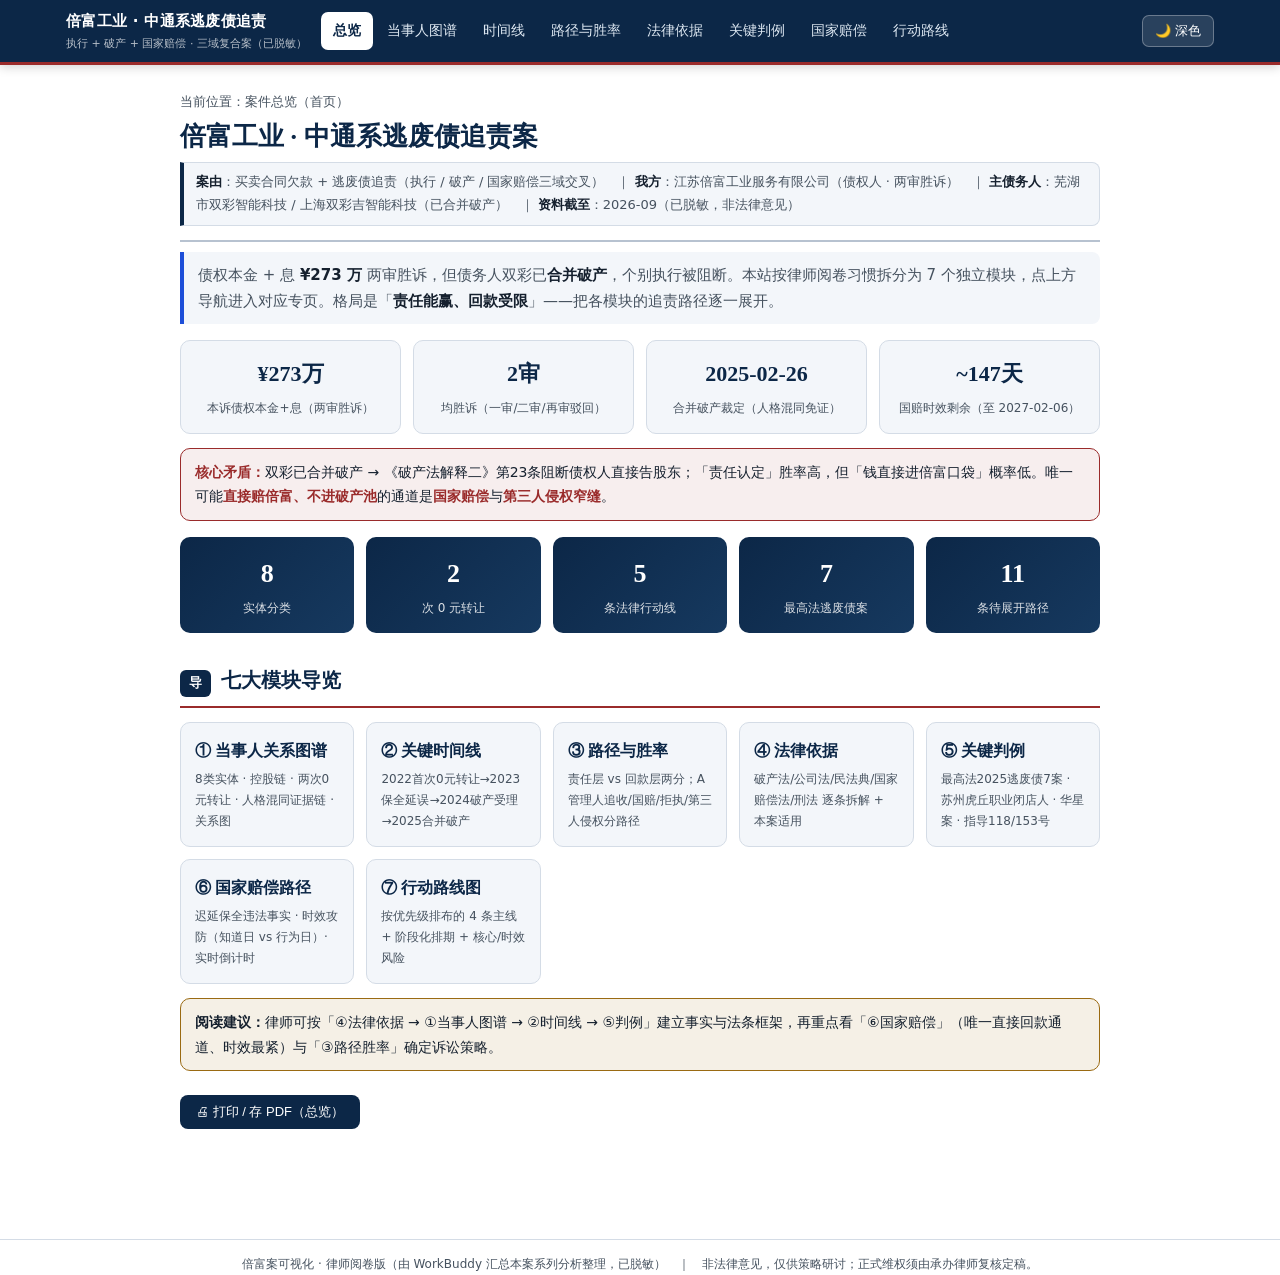
==== commit 3808453d: "refactor: 改为律师阅卷版多页站（每页独立成页+常驻导航+文档化排版+打印友好）" ====
--- a/index.html
+++ b/index.html
@@ -1,349 +1,80 @@
 <!DOCTYPE html>
-<html lang="zh-CN">
+<html lang="zh-CN" data-theme="light">
 <head>
 <meta charset="UTF-8">
 <meta name="viewport" content="width=device-width, initial-scale=1.0">
-<title>倍富案 · 逃废债追责作战可视化（单页）</title>
+<title>倍富案 · 逃废债追责 · 律师阅卷总览</title>
+<script>document.documentElement.dataset.theme=localStorage.getItem('beifu-theme')||'light';</script>
 <link rel="stylesheet" href="assets/style.css">
-<script src="assets/theme.js" defer></script>
 </head>
 <body>
+<header id="site-header"></header>
+<main class="doc">
 
-<div class="topbar">
-  <div>
-    <div class="t-title">倍富工业 · 中通系逃废债追责作战可视化</div>
-    <div class="t-sub">执行 + 破产 + 国家赔偿 三域交叉复合案 · 全模块单页 · 已脱敏</div>
+  <div class="doc-head">
+    <div class="crumbs">当前位置：案件总览（首页）</div>
+    <h1>倍富工业 · 中通系逃废债追责案</h1>
+    <div class="meta">
+      <b>案由</b>：买卖合同欠款 + 逃废债追责（执行 / 破产 / 国家赔偿三域交叉）　｜
+      <b>我方</b>：江苏倍富工业服务有限公司（债权人 · 两审胜诉）　｜
+      <b>主债务人</b>：芜湖市双彩智能科技 / 上海双彩吉智能科技（已合并破产）　｜
+      <b>资料截至</b>：2026-09（已脱敏，非法律意见）
+    </div>
   </div>
-  <button class="theme-btn">🌙 深色</button>
-</div>
 
-<div class="layout">
-  <aside class="sidebar">
-    <div class="s-brand">导航 · 点击跳转章节</div>
-    <nav>
-      <a href="#overview">◆ 案件概览</a>
-      <a href="#parties">① 当事人关系图谱</a>
-      <a href="#timeline">② 关键时间线</a>
-      <a href="#winrate">③ 路径与胜率</a>
-      <a href="#legal">④ 法律依据</a>
-      <a href="#precedents">⑤ 关键判例</a>
-      <a href="#statecomp">⑥ 国家赔偿路径</a>
-      <a href="#roadmap">⑦ 行动路线图</a>
-    </nav>
-    <div class="s-foot">责任 70–85%<br>唯一直接回款：国赔 / 第三人侵权窄缝<br>非法律意见，仅供策略研讨</div>
-  </aside>
+  <p class="lead">债权本金 + 息 <b>¥273 万</b> 两审胜诉，但债务人双彩已<b>合并破产</b>，个别执行被阻断。本站按律师阅卷习惯拆分为 7 个独立模块，点上方导航进入对应专页。格局是「<b>责任能赢、回款受限</b>」——把各模块的追责路径逐一展开。</p>
 
-  <main class="main">
+  <div class="grid">
+    <div class="kpi"><div class="n">¥273万</div><div class="l">本诉债权本金+息（两审胜诉）</div></div>
+    <div class="kpi"><div class="n">2审</div><div class="l">均胜诉（一审/二审/再审驳回）</div></div>
+    <div class="kpi"><div class="n">2025-02-26</div><div class="l">合并破产裁定（人格混同免证）</div></div>
+    <div class="kpi"><div class="n">~147天</div><div class="l">国赔时效剩余（至 2027-02-06）</div></div>
+  </div>
 
-    <!-- ============ 概览 ============ -->
-    <section class="block" id="overview">
-      <h2 class="sec"><span class="idx">00</span>案件概览</h2>
-      <p class="lead">债权已两审胜诉，但债务人双彩已<b>合并破产</b>，个别执行被阻断。本站在「责任能赢、回款受限」格局下汇总全模块。</p>
-      <div class="grid">
-        <div class="kpi"><div class="n">¥273万</div><div class="l">本诉债权本金+息（两审胜诉）</div></div>
-        <div class="kpi"><div class="n">2审</div><div class="l">均胜诉（一审/二审/再审驳回）</div></div>
-        <div class="kpi"><div class="n">2025-02-26</div><div class="l">合并破产裁定（人格混同免证）</div></div>
-        <div class="kpi"><div class="n">8类</div><div class="l">涉案实体分类</div></div>
-        <div class="kpi"><div class="n">~147天</div><div class="l">国赔时效剩余（至 2027-02-06）</div></div>
-      </div>
-      <div class="alert danger"><b>核心矛盾：</b>双彩已合并破产 → 《破产法解释二》第23条阻断债权人直接告股东；「责任认定」胜率高，但「钱直接进倍富口袋」概率低。唯一可能<b>直接赔倍富、不进破产池</b>的通道是<b>国家赔偿</b>与<b>第三人侵权窄缝</b>。</div>
-      <div class="counts">
-        <div class="c"><div class="n">8</div><div class="l">实体分类</div></div>
-        <div class="c"><div class="n">2</div><div class="l">次 0 元转让</div></div>
-        <div class="c"><div class="n">5</div><div class="l">条法律行动线</div></div>
-        <div class="c"><div class="n">7</div><div class="l">最高法逃废债案</div></div>
-        <div class="c"><div class="n">11</div><div class="l">条待展开路径</div></div>
-      </div>
-    </section>
+  <div class="alert danger"><b>核心矛盾：</b>双彩已合并破产 → 《破产法解释二》第23条阻断债权人直接告股东；「责任认定」胜率高，但「钱直接进倍富口袋」概率低。唯一可能<b>直接赔倍富、不进破产池</b>的通道是<b>国家赔偿</b>与<b>第三人侵权窄缝</b>。</div>
 
-    <!-- ============ 当事人图谱 ============ -->
-    <section class="block" id="parties">
-      <h2 class="sec"><span class="idx">01</span>当事人与实体关系图谱（有据版）</h2>
+  <div class="counts">
+    <div class="c"><div class="n">8</div><div class="l">实体分类</div></div>
+    <div class="c"><div class="n">2</div><div class="l">次 0 元转让</div></div>
+    <div class="c"><div class="n">5</div><div class="l">条法律行动线</div></div>
+    <div class="c"><div class="n">7</div><div class="l">最高法逃废债案</div></div>
+    <div class="c"><div class="n">11</div><div class="l">条待展开路径</div></div>
+  </div>
 
-      <h3>实体总表（按角色分类）</h3>
-      <table>
-        <tr><th>类别</th><th>实体</th><th>关键事实 / 法律地位</th></tr>
-        <tr><td><span class="tag t-teal">我方</span></td><td><b>江苏倍富工业服务有限公司</b></td><td>债权人、原告；本诉债权 ¥2,732,118（本金）+息；一审、二审两审胜诉</td></tr>
-        <tr><td><span class="tag t-blue">债务人</span></td><td>芜湖市双彩智能科技（D1）· 上海双彩吉智能科技（D2，91310118MA1JM3L59N）</td><td>共同债务人，已合并破产；D2 2021 年负债 2.66 亿</td></tr>
-        <tr><td><span class="tag t-coral">控股链</span></td><td>中通快递 HK.02057 → 上海中通吉网络/智能 → 上海双彩吉</td><td>上市集团、潜在追责目标；双彩宣传"隶属中通"</td></tr>
-        <tr><td><span class="tag t-coral">0元受让</span></td><td>陆亦杰（94.5%控股）· 杨周 · 王吉雷（原法人）</td><td>核心追责对象；陆亦杰自认"两公司一家"；均保全期间 0 元受让</td></tr>
-        <tr><td><span class="tag t-amber">关联</span></td><td>苏州六君自动化设备（陆亦杰 75%）</td><td>资金往来 9088万/5729万，涉操纵</td></tr>
-        <tr><td><span class="tag t-amber">应收相对方</span></td><td>精彩1740万 · 南陵中通2100万 · 昆山中通616万 · 芜湖京采 · 上海坤宇</td><td>双彩对外债权，待破产追收/代位</td></tr>
-        <tr><td><span class="tag t-gray">公权力</span></td><td>芜中院 · 南陵法院 · 皖高院 · 破产管理人 · 公安 · 检察</td><td>破产受理/执行/立案监督</td></tr>
-      </table>
+  <h2 class="sec"><span class="idx">导</span>七大模块导览</h2>
+  <div class="grid">
+    <div class="kpi" style="text-align:left;cursor:pointer" onclick="location.href='pages/parties.html'">
+      <div class="n" style="font-size:16px;color:var(--navy)">① 当事人关系图谱</div>
+      <div class="l">8类实体 · 控股链 · 两次0元转让 · 人格混同证据链 · 关系图</div></div>
+    <div class="kpi" style="text-align:left;cursor:pointer" onclick="location.href='pages/timeline.html'">
+      <div class="n" style="font-size:16px;color:var(--navy)">② 关键时间线</div>
+      <div class="l">2022首次0元转让→2023保全延误→2024破产受理→2025合并破产</div></div>
+    <div class="kpi" style="text-align:left;cursor:pointer" onclick="location.href='pages/winrate.html'">
+      <div class="n" style="font-size:16px;color:var(--navy)">③ 路径与胜率</div>
+      <div class="l">责任层 vs 回款层两分；A管理人追收/国赔/拒执/第三人侵权分路径</div></div>
+    <div class="kpi" style="text-align:left;cursor:pointer" onclick="location.href='pages/legal.html'">
+      <div class="n" style="font-size:16px;color:var(--navy)">④ 法律依据</div>
+      <div class="l">破产法/公司法/民法典/国家赔偿法/刑法 逐条拆解 + 本案适用</div></div>
+    <div class="kpi" style="text-align:left;cursor:pointer" onclick="location.href='pages/precedents.html'">
+      <div class="n" style="font-size:16px;color:var(--navy)">⑤ 关键判例</div>
+      <div class="l">最高法2025逃废债7案 · 苏州虎丘职业闭店人 · 华星案 · 指导118/153号</div></div>
+    <div class="kpi" style="text-align:left;cursor:pointer" onclick="location.href='pages/statecomp.html'">
+      <div class="n" style="font-size:16px;color:var(--navy)">⑥ 国家赔偿路径</div>
+      <div class="l">迟延保全违法事实 · 时效攻防（知道日 vs 行为日）· 实时倒计时</div></div>
+    <div class="kpi" style="text-align:left;cursor:pointer" onclick="location.href='pages/roadmap.html'">
+      <div class="n" style="font-size:16px;color:var(--navy)">⑦ 行动路线图</div>
+      <div class="l">按优先级排布的 4 条主线 + 阶段化排期 + 核心/时效风险</div></div>
+  </div>
 
-      <h3>股权与控制关系脉络</h3>
-      <div class="tree">中通快递 HK.02057（上市集团）
-   └─ 上海中通吉网络技术
-        └─ 上海中通吉智能科技
-             └─ 上海双彩吉智能科技 (91310118MA1JM3L59N, 2000万)
-                  └─ 芜湖市双彩智能科技 (5000万, 已合并破产)
-                        ├─ 陆亦杰：94.5%控股 / 总经理（现任）
-                        └─ 王吉雷：原法定代表人（中通大股东）
+  <div class="alert warn"><b>阅读建议：</b>律师可按「④法律依据 → ①当事人图谱 → ②时间线 → ⑤判例」建立事实与法条框架，再重点看「⑥国家赔偿」（唯一直接回款通道、时效最紧）与「③路径胜率」确定诉讼策略。</div>
 
-两次 0 元股权转让（剥离双彩出中通体系）：
-  ① 2022-10-27  中通系 → 陆亦杰+杨周（首次剥离 D1）
-  ② 2023-07-07  D1(保全期间) → 陆亦杰+杨周；原法人 王吉雷→陆亦杰</div>
-      <div class="alert warn"><b>法律意义：</b>0 元转让 + 保全期间转让，是"逃废债"核心嫌疑点。《公司法》第 88 条（2024-07-01 施行）未届期股权 0 元转让转让人承担补充责任；首次 2022 转让须另寻第 33 条"为逃避债务隐匿转移财产"自始无效路径；最高法 2025-12-29 逃废债典型案例 案例二/三 直接点名 0 元转让/抽逃补充赔偿。</div>
+  <button class="print-btn" onclick="window.print()">🖨 打印 / 存 PDF（总览）</button>
+</main>
 
-      <h3>人格混同 / 关联交易证据链（主张连带关键）</h3>
-      <table>
-        <tr><th>证据点</th><th>内容</th><th>法律衔接</th></tr>
-        <tr><td>隶属宣传</td><td>"各途径宣传均能看到双彩隶属中通"</td><td>外观混同</td></tr>
-        <tr><td>经营场所混同</td><td>接洽、催款均在中通总部 13 号楼二、三楼</td><td>场地/人员混同</td></tr>
-        <tr><td>场地租赁</td><td>芜湖双彩场地租中通，年租金 1000–1400 余万</td><td>财产混同</td></tr>
-        <tr><td>资金归集自认</td><td>启东案中通吉自认"资金归集管理制度"</td><td>资金池→人格混同（证明力强）</td></tr>
-        <tr><td>关联交易畸高</td><td>芜湖双彩售上海双彩占比 2020 年 99.81%、2021 年 99.44%</td><td>不独立定价→利润转移</td></tr>
-        <tr><td>关联资金往来</td><td>上海双彩↔苏州六君 9088万/5729万；上海双彩→芜湖双彩 1.315 亿（2021）</td><td>资金操纵</td></tr>
-        <tr><td>股东自认</td><td>陆亦杰《补充协议确认函》"两公司实为一家"</td><td>债务人自身自认混同</td></tr>
-        <tr><td>审计报告矛盾</td><td>关联交易金额自相矛盾、重大关联方借款未披露</td><td>财务不独立</td></tr>
-      </table>
-
-      <h3>倍富五条法律行动线</h3>
-      <table>
-        <tr><th>#</th><th>行动线</th><th>法律抓手</th></tr>
-        <tr><td>1</td><td>代位，昆山中通（等南陵法院结果）</td><td>代位权诉讼</td></tr>
-        <tr><td>2</td><td>芜湖京采（破产期间转让，申请撤访）</td><td>破产法第 31 条撤销 / 第 33 条无效</td></tr>
-        <tr><td>3</td><td>结合上海坤宇（股东抽逃，等判决）</td><td>已取得"资金归集"自认</td></tr>
-        <tr><td>4</td><td>南陵法院（过 20 天保全，申请执行回转）</td><td>保全延误→执行回转/国赔</td></tr>
-        <tr><td>5</td><td>原股东在上海双彩留存现金数十万是否归还</td><td>抽逃返还，公司法第 53 条</td></tr>
-      </table>
-
-      <h3>关系图谱（高对比示意）</h3>
-      <div class="diagram">
-        <svg viewBox="0 0 780 600" role="img" aria-label="当事人关系图谱">
-          <defs><marker id="ar" viewBox="0 0 10 10" refX="8" refY="5" markerWidth="7" markerHeight="7" orient="auto-start-reverse"><path d="M2 1L8 5L2 9" fill="none" stroke="#475569" stroke-width="1.6" stroke-linecap="round" stroke-linejoin="round"/></marker></defs>
-          <g><rect class="box b-brand" x="300" y="18" width="190" height="44" rx="9"/><text x="395" y="40" text-anchor="middle" font-size="13" font-weight="700">中通快递 HK.02057</text><text x="395" y="55" text-anchor="middle" font-size="11">上市集团·潜在追责目标</text></g>
-          <g><rect class="box b-brand" x="300" y="74" width="190" height="34" rx="9"/><text x="395" y="95" text-anchor="middle" font-size="12.5">上海中通吉网络技术</text></g>
-          <g><rect class="box b-brand" x="300" y="116" width="190" height="34" rx="9"/><text x="395" y="137" text-anchor="middle" font-size="12.5">上海中通吉智能科技</text></g>
-          <g><rect class="box b-brand" x="296" y="158" width="198" height="48" rx="9"/><text x="395" y="180" text-anchor="middle" font-size="12.5" font-weight="700">上海双彩吉智能科技</text><text x="395" y="196" text-anchor="middle" font-size="10.5">D2 · 9131…L59N</text></g>
-          <g><rect class="box b-brand" x="300" y="214" width="190" height="54" rx="9"/><text x="395" y="237" text-anchor="middle" font-size="12.5" font-weight="700">芜湖市双彩智能科技</text><text x="395" y="253" text-anchor="middle" font-size="10.5">D1 · 主债务人·已合并破产</text></g>
-          <line x1="395" y1="62" x2="395" y2="74" stroke="#1d4ed8" stroke-width="1.4" marker-end="url(#ar)"/>
-          <line x1="395" y1="108" x2="395" y2="116" stroke="#1d4ed8" stroke-width="1.4" marker-end="url(#ar)"/>
-          <line x1="395" y1="150" x2="395" y2="158" stroke="#1d4ed8" stroke-width="1.4" marker-end="url(#ar)"/>
-          <line x1="395" y1="206" x2="395" y2="214" stroke="#1d4ed8" stroke-width="1.4" marker-end="url(#ar)"/>
-          <g><rect class="box b-teal" x="28" y="180" width="190" height="56" rx="9"/><text x="123" y="204" text-anchor="middle" font-size="13" font-weight="700">江苏倍富工业</text><text x="123" y="221" text-anchor="middle" font-size="10.5">我方债权人·两审胜诉</text></g>
-          <line x1="218" y1="200" x2="296" y2="182" stroke="#0f766e" stroke-width="1.8" marker-end="url(#ar)"/>
-          <line x1="218" y1="214" x2="300" y2="240" stroke="#0f766e" stroke-width="1.8" marker-end="url(#ar)"/>
-          <text x="232" y="176" text-anchor="middle" font-size="11" font-weight="700" fill="#0f766e">债权273万</text>
-          <g><rect class="box b-coral" x="560" y="74" width="196" height="36" rx="9"/><text x="658" y="96" text-anchor="middle" font-size="12.5">王吉雷·原法人</text></g>
-          <g><rect class="box b-coral" x="560" y="118" width="196" height="52" rx="9"/><text x="658" y="140" text-anchor="middle" font-size="12.5" font-weight="700">陆亦杰 94.5%</text><text x="658" y="156" text-anchor="middle" font-size="10.5">总经理·自认两公司一家</text></g>
-          <g><rect class="box b-coral" x="560" y="178" width="196" height="36" rx="9"/><text x="658" y="200" text-anchor="middle" font-size="12.5">杨周·0元受让</text></g>
-          <g><rect class="box b-amber" x="560" y="222" width="196" height="36" rx="9"/><text x="658" y="244" text-anchor="middle" font-size="12.5">苏州六君(关联75%)</text></g>
-          <line x1="658" y1="110" x2="658" y2="118" stroke="#b91c1c" stroke-width="1.6" marker-end="url(#ar)"/>
-          <line x1="658" y1="170" x2="658" y2="178" stroke="#b91c1c" stroke-width="1.6" stroke-dasharray="5 4" marker-end="url(#ar)"/>
-          <text x="556" y="106" text-anchor="end" font-size="10.5" font-weight="700" fill="#b91c1c">0元转让·保全期间</text>
-          <line x1="395" y1="268" x2="395" y2="300" stroke="#b45309" stroke-width="1.4" marker-end="url(#ar)"/>
-          <line x1="395" y1="300" x2="93" y2="300" stroke="#b45309" stroke-width="1"/>
-          <line x1="395" y1="300" x2="240" y2="300" stroke="#b45309" stroke-width="1"/>
-          <line x1="395" y1="300" x2="385" y2="300" stroke="#b45309" stroke-width="1"/>
-          <line x1="395" y1="300" x2="515" y2="300" stroke="#b45309" stroke-width="1"/>
-          <line x1="395" y1="300" x2="645" y2="300" stroke="#b45309" stroke-width="1"/>
-          <g><rect class="box b-amber" x="28" y="300" width="130" height="40" rx="9"/><text x="93" y="324" text-anchor="middle" font-size="12">精彩 1740万</text></g>
-          <g><rect class="box b-amber" x="170" y="300" width="140" height="40" rx="9"/><text x="240" y="324" text-anchor="middle" font-size="12">南陵中通 2100万</text></g>
-          <g><rect class="box b-amber" x="320" y="300" width="130" height="40" rx="9"/><text x="385" y="324" text-anchor="middle" font-size="12">昆山中通 616万</text></g>
-          <g><rect class="box b-amber" x="455" y="300" width="120" height="40" rx="9"/><text x="515" y="324" text-anchor="middle" font-size="12">芜湖京采</text></g>
-          <g><rect class="box b-amber" x="585" y="300" width="150" height="40" rx="9"/><text x="660" y="324" text-anchor="middle" font-size="12">上海坤宇</text></g>
-          <text x="395" y="294" text-anchor="middle" font-size="10.5" font-weight="700" fill="#b45309">双彩对外应收·待破产追收/代位</text>
-          <g><rect class="box b-gray" x="28" y="430" width="250" height="84" rx="9"/><text x="153" y="456" text-anchor="middle" font-size="12.5" font-weight="700">法院·破产管理人</text><text x="153" y="476" text-anchor="middle" font-size="11">公安·检察（立案监督）</text><text x="153" y="494" text-anchor="middle" font-size="11">芜中院 / 南陵 / 皖高院</text></g>
-          <g font-size="11" fill="#475569">
-            <rect class="box b-brand" x="300" y="430" width="16" height="14" rx="3"/><text x="322" y="442">债务人双彩系</text>
-            <rect class="box b-coral" x="430" y="430" width="16" height="14" rx="3"/><text x="452" y="442">中通系/0元受让</text>
-            <rect class="box b-teal" x="300" y="452" width="16" height="14" rx="3"/><text x="322" y="464">我方</text>
-            <rect class="box b-amber" x="430" y="452" width="16" height="14" rx="3"/><text x="452" y="464">应收相对方</text>
-            <rect class="box b-gray" x="300" y="474" width="16" height="14" rx="3"/><text x="322" y="486">公权力机关</text>
-            <text x="560" y="442" font-weight="700" fill="#b91c1c">虚线=逃废债/混同嫌疑</text>
-          </g>
-        </svg>
-      </div>
-    </section>
-
-    <!-- ============ 时间线 ============ -->
-    <section class="block" id="timeline">
-      <h2 class="sec"><span class="idx">02</span>关键时间线</h2>
-      <div class="tl">
-        <div class="ev coral"><div class="date">2022-10-27</div><div class="desc"><b>首次 0 元转让</b>：中通系将双彩 D1 股权 0 元转让给陆亦杰+杨周，逃废债时间窗开启。</div></div>
-        <div class="ev coral"><div class="date">2023-07-07</div><div class="desc"><b>保全期间二次 0 元转让</b>：原法人王吉雷变更给陆亦杰，被质疑"责任逃逸"。</div></div>
-        <div class="ev teal"><div class="date">2023-12-18</div><div class="desc"><b>倍富递交（并被接收）上海双彩吉账号保全申请</b>——后续迟延构成国赔违法事实起点。</div></div>
-        <div class="ev"><div class="date">2024-01-08　⚠ 违法节点</div><div class="desc">账户进账 347 万，<b>当日即转出</b>。法院迟延约 20 天未保全，致可执行财产灭失。</div></div>
-        <div class="ev amber"><div class="date">2024-06-21 / 06-28</div><div class="desc">芜湖中院 / 南陵法院受理破产。个别执行中止、集中管辖起点。</div></div>
-        <div class="ev amber"><div class="date">2024-09-25</div><div class="desc">南陵法院指定管理人——广东广和（芜湖）律师事务所。</div></div>
-        <div class="ev teal"><div class="date">2025-02-06</div><div class="desc"><b>倍富提交国赔申请书修改版</b>，锁定"知道日"（2027-02-06 届满起算硬证据）。</div></div>
-        <div class="ev amber"><div class="date">2025-02-26</div><div class="desc"><b>裁定 D1 与 D2 合并破产</b> → 人格混同成为<b>免证事实</b>。</div></div>
-        <div class="ev amber"><div class="date">2025-07-18</div><div class="desc">第一次债权人会议；管理人认定"财产不独立、人格高度混同"。</div></div>
-        <div class="ev gray"><div class="date">2025–2026</div><div class="desc">刑事报案不立案 52 号 + 复核 53 号；南检立监审通 2026-1 号 立案监督。</div></div>
-        <div class="ev coral"><div class="date">2027-02-06　⏰ 时效届满</div><div class="desc"><b>国家赔偿 2 年时效届满日</b>（以 2025-02-06 知道日起算）。</div></div>
-      </div>
-      <h3>日期生死线</h3>
-      <table>
-        <tr><th>节点</th><th>决定了什么</th></tr>
-        <tr><td>双彩破产受理日</td><td>第19/21条中止起点；临界期（1年/6个月）起算点</td></tr>
-        <tr><td>中通 0 元转让发生日</td><td>2024-07-01 后→第 88 条转让人补责；在前→第 33 条路径</td></tr>
-        <tr><td>各抽逃出资行为日</td><td>是否在破产临界期内、是否构成第 33 条无效</td></tr>
-        <tr><td>国赔知道日 2025-02-06</td><td>国家赔偿 2 年时效起算（届满 2027-02-06）</td></tr>
-      </table>
-    </section>
-
-    <!-- ============ 路径与胜率 ============ -->
-    <section class="block" id="winrate">
-      <h2 class="sec"><span class="idx">03</span>继续诉讼：路径与胜率</h2>
-      <p class="lead">分两层看——责任"能赢"概率高；钱"直接进倍富口袋"概率低（破产阻断）。</p>
-      <div class="seg"><div class="s1" style="width:78%"></div><div class="s2" style="width:22%"></div></div>
-      <div class="seg-leg"><b>责任认定层 70–85%</b>（绿）　|　<b>实际直接回款层 分化</b>（琥珀）——责任能赢，但钱大概率进破产池。</div>
-
-      <h3>分路径胜率</h3>
-      <div class="bar-row"><div class="lab">A 管理人追收（进池）</div><div class="track"><i class="f-green" style="width:80%"></i></div><div class="val">75–85%</div></div>
-      <div class="bar-row"><div class="lab">国家赔偿（直接赔倍富）</div><div class="track"><i class="f-amber" style="width:55%"></i></div><div class="val">50–60%</div></div>
-      <div class="bar-row"><div class="lab">拒执罪自诉（立案）</div><div class="track"><i class="f-amber" style="width:55%"></i></div><div class="val">~55%</div></div>
-      <div class="bar-row"><div class="lab">B 第三人侵权（窄缝）</div><div class="track"><i class="f-red" style="width:25%"></i></div><div class="val">20–30%</div></div>
-
-      <div class="card win"><h4>A 管理人追收 — 75%–85%</h4><p>0 元转让在保全期间（第 33 条无时限无效）、关联交易 99%（第 31 条撤销）；启东案"资金归集"自认。钱进池，倍富按比例多分。</p></div>
-      <div class="card danger"><h4>B 第三人侵害债权 — 20%–30%</h4><p>华星案证成第三人侵权；但双彩在破产，款通常归池，仅债务人注销且债权未进池才直接赔。举证中通"恶意侵害倍富特定债权"门槛高。</p></div>
-      <div class="card warn"><h4>国家赔偿 — 50%–60%　★ 最可能为倍富直接回款</h4><p>国家赔偿法第 39 条"知道日"论证；剩约 147 天。直接赔倍富，不进破产池。</p></div>
-      <div class="card"><h4>拒执罪自诉 — 立案约 55%</h4><p>刑法第 313 条；南检立监审通 2026-1 号 推动立案监督。刑事追责+威慑。</p></div>
-
-      <h3>破产阻断 vs 直接赔付通道（可视化）</h3>
-      <div class="flow">
-        <div class="node">双彩合并破产</div><div class="arrow">→</div>
-        <div class="node bad">股东直接赔倍富 被阻断（解释二第23条）</div><div class="arrow">→</div>
-        <div class="node">钱进破产池·按比例分</div>
-      </div>
-      <div class="flow">
-        <div class="node ok">直接赔付通道①：国家赔偿</div><div class="arrow">+</div>
-        <div class="node ok">通道②：第三人侵权窄缝</div><div class="arrow">→</div>
-        <div class="node ok">直接赔倍富·不进池</div>
-      </div>
-
-      <h3>其他待展开路径（11 条）</h3>
-      <table>
-        <tr><th>#</th><th>路径</th><th>抓手</th></tr>
-        <tr><td>1</td><td>代位权诉讼（昆山中通）</td><td>代位追应收；集中管辖+发回重审慢</td></tr>
-        <tr><td>2</td><td>撤销权针对芜湖京采</td><td>破产法第 31 条</td></tr>
-        <tr><td>3</td><td>执行回转（南陵法院）</td><td>保全延误→国赔/执行回转</td></tr>
-        <tr><td>4</td><td>原股东抽逃返还</td><td>公司法第 53 条</td></tr>
-        <tr><td>5</td><td>追究管理人失职</td><td>解释二第 23 条，更换管理人或代表全体诉</td></tr>
-        <tr><td>6</td><td>刑事报案深化</td><td>拒执罪、虚假破产罪；立案监督</td></tr>
-        <tr><td>7</td><td>实质合并范围扩大</td><td>纳入中通系更多关联主体</td></tr>
-        <tr><td>8</td><td>共同诉讼/联合维权</td><td>精彩、南陵中通代表人诉讼</td></tr>
-        <tr><td>9</td><td>中介/审计责任</td><td>审计报告矛盾追审计机构</td></tr>
-        <tr><td>10</td><td>和解谈判筹码</td><td>完整逃废债证据链倒逼和解</td></tr>
-        <tr><td>11</td><td>上市公司监管/ESG 施压</td><td>中通快递为港股上市公司</td></tr>
-      </table>
-    </section>
-
-    <!-- ============ 法律依据 ============ -->
-    <section class="block" id="legal">
-      <h2 class="sec"><span class="idx">04</span>法律依据（逐条拆解 + 本案适用）</h2>
-      <div class="law"><span class="art">破产法 31</span><div class="body">受理前一年内无偿/明显不合理价格转让，管理人可撤销。</div><div class="app"><b>本案：</b>0 元转让落临界期可撤销；关联交易 99% 属不合理价格。</div></div>
-      <div class="law"><span class="art">破产法 33</span><div class="body">为逃避债务隐匿转移财产无效，<b>无时限</b>。</div><div class="app"><b>本案：</b>0 元+保全期间转让→自始无效，覆盖 2022 首次转让。</div></div>
-      <div class="law"><span class="art">破产法 35</span><div class="body">破产后出资人未缴出资，管理人应追缴，不受期限限制。</div><div class="app"><b>本案：</b>路径 A 追收硬义务。</div></div>
-      <div class="law coral"><span class="art">解释二 21 / 23</span><div class="body">破产后债权人诉股东直接赔偿<b>法院不受理</b>，须管理人追收、款归池。</div><div class="app"><b>本案：</b>"直接赔倍富"被阻断的根本条款。</div></div>
-      <div class="law teal"><span class="art">公司法 23</span><div class="body">股东滥用法人独立地位逃避债务，连带（横向人格否认）。</div><div class="app"><b>本案：</b>关联交易 99%+资金归集+自认混同；合并破产裁定已将混同定为免证事实。</div></div>
-      <div class="law teal"><span class="art">公司法 53 / 54 / 88</span><div class="body">抽逃返还 / 加速到期 / 0 元转让补责（88 条 2024-07-01 分界）。</div><div class="app"><b>本案：</b>原股东抽逃返还；0 元转让转让人补责（首次转让另寻第 33 条）。</div></div>
-      <div class="law amber"><span class="art">民法典 1165 / 539</span><div class="body">过错侵权 / 不合理低价撤销。</div><div class="app"><b>本案：</b>第三人侵权窄缝（不受解释二第 21 条限制）；衔接指导 118 号。</div></div>
-      <div class="law green"><span class="art">国家赔偿法 38 / 2 / 39</span><div class="body">违法保全赔偿 / 请求权基础 / 2 年时效（知道日起算）。</div><div class="app"><b>本案：</b>迟延保全致 347 万流失；知道日 2025-02-06→届满 2027-02-06。</div></div>
-      <div class="law coral"><span class="art">刑法 313 / 162之二</span><div class="body">拒执罪 / 虚假破产罪。</div><div class="app"><b>本案：</b>刑事深化（衔接最高法 2025 案例六/七）。</div></div>
-      <div class="law violet"><span class="art">法〔2018〕53号 32–34</span><div class="body">关联企业实质合并破产适用条件（人格高度混同、区分成本过高、损害公平清偿）。</div><div class="app"><b>本案：</b>合并破产裁定把混同定为免证事实。</div></div>
-    </section>
-
-    <!-- ============ 关键判例 ============ -->
-    <section class="block" id="precedents">
-      <h2 class="sec"><span class="idx">05</span>关键判例（方向最有利）</h2>
-      <div class="card win"><h4>最高法 2025-12-29 惩治逃废债典型案例（7 件）</h4>
-        <p><b>案例一</b> 横向刺穿面纱（关联公司连带）　|　<b>案例二</b> 两次 0 元转让→出让人+受让人补充赔偿（命中陆亦杰/杨周）　|　<b>案例三</b> 抽逃出资补充赔偿（行动线5）　|　<b>案例五</b> 破产阻挠清算（拘留15日+罚款10万）　|　<b>案例六</b> 虚假破产罪　|　<b>案例七</b> 拒执罪。<br>
-        <b>重点：</b>案例二/三判项是「股东对公司<b>债权人</b>承担补充赔偿」——判给债权人本人，非先归公司。</p></div>
-      <div class="card win"><h4>苏州虎丘法院 2026-03 "职业闭店人"破产案 · 最贴近本案</h4><p>原股东 0 元转让股权给无出资能力老人→破产受理→判原股东出资加速到期补缴、受让人连带，款入破产账户。与倍富 0 元转让+破产场景<b>同构</b>。</p></div>
-      <div class="card"><h4>华星公司案（最高法公报 2019-3）· 第三人独立侵权范本</h4><p>第三人恶意无偿划转股权侵害债权，判受益范围内赔偿；因债务人已注销、债权未进池，赔偿<b>直接判给债权人</b>。但双彩仍在破产，本案通常归池，仅窄缝才直接赔。</p></div>
-      <div class="card"><h4>最高法二巡"不翼而飞的几千万"案</h4><p>关联公司低价受让+破产→判连带，但债权<b>纳入破产财产、全体分</b>。反衬国赔/第三人侵权才是直接赔通道。</p></div>
-      <div class="card"><h4>指导案例 118 号 / 153 号</h4><p>118 号：不合理低价转让撤销权规则。153 号：债权人在破产中可独立保护自身债权（支撑"管理人怠于追收→个别债权人代表全体诉"）。</p></div>
-    </section>
-
-    <!-- ============ 国家赔偿 ============ -->
-    <section class="block" id="statecomp">
-      <h2 class="sec"><span class="idx">06</span>国家赔偿路径（①号优先 · 直接回款）</h2>
-      <div class="cd-box">
-        <div class="cd-num" id="cd">--</div>
-        <div class="cd-sub">距国家赔偿 2 年时效届满（知道日 2025-02-06 起算 → 2027-02-06）</div>
-      </div>
-      <div class="alert danger">⏰ 全案唯一可能"<b>直接赔倍富、不进破产池</b>"的通道。对方必以"行为发生日 2024-01-08"抗辩已逾 2 年；律师须以"<b>知道日 2025-02-06</b>"形成不可推翻论证。</div>
-
-      <h3>基本事实</h3>
-      <table>
-        <tr><th>项</th><th>内容</th></tr>
-        <tr><td>执行案号</td><td>（2024）皖0223执1517号</td></tr>
-        <tr><td>保全申请</td><td>2023-12-18 倍富向南陵法院递交（并被接收）上海双彩吉账号保全申请（宁波银行 70250122000061164）</td></tr>
-        <tr><td>违法后果</td><td>法院未及时保全；2024-01-08 该账户进账 3,477,757.20 元，当日即转出（深圳华创智动化 46 万 + 南陵县人社局代发工资 300 万）</td></tr>
-        <tr><td>请求金额</td><td><b>2,444,677.34 元</b> —— 直接支付给倍富，不计入破产财产、不参与分配</td></tr>
-      </table>
-
-      <h3>时效攻防（可视化）</h3>
-      <div class="tdbar">
-        <div class="fill" style="left:0;width:62%"></div>
-        <div class="mark" style="left:62%"></div>
-        <div class="lbl" style="left:4%">2024-01-08 行为发生日（对方主张已逾2年）</div>
-      </div>
-      <div class="tdbar">
-        <div class="fill" style="left:62%;width:38%;opacity:.6"></div>
-        <div class="mark" style="left:62%"></div>
-        <div class="mark" style="left:98%"></div>
-        <div class="lbl" style="left:64%">2025-02-06 我方知道日 → 2027-02-06 届满（剩~147天）</div>
-      </div>
-      <div class="alert ok"><b>我方主张（知道日标准）：</b>① 法院始终未反馈保全进度，倍富长期无法确知损害；② 最迟以 2025-02-06 提交国赔申请书修改版为硬证据；③ 援引最高法"知道或应当知道以客观能知悉为界"规则；④ 倍富持续催办、信赖法院，过错在法院迟延，时效利益不应由侵权机关享有。</div>
-
-      <h3>违法事实认定</h3>
-      <div class="path"><div class="no">1</div><div class="txt"><b>申请已被接收</b><p>2023-12-18 保全申请递交并被接收，程序已启动。</p></div></div>
-      <div class="path"><div class="no">2</div><div class="txt"><b>未依法及时裁定/执行</b><p>民诉法第100条：情况紧急 48 小时内裁定并立即执行；保全规定第3条：一般 5 日内。本案重审、被执行人"诉讼累累"，符合紧急；倍富持续催办未获反馈。</p></div></div>
-      <div class="path"><div class="no">3</div><div class="txt"><b>迟延与损害有因果关系</b><p>约 20 天迟延使 347 万余元在 2024-01-08 被转移，直接导致执行终本。</p></div></div>
-      <div class="path"><div class="no hot">4</div><div class="txt"><b>结论</b><p>南陵法院违法采取（怠于采取）保全措施，符合赔偿要件。</p></div></div>
-
-      <div class="card warn"><h4>行动建议</h4><p><b>立即：</b>承办律师以 2025-02-06 知道日定稿正式《国家赔偿申请书》提交南陵法院/赔偿委员会；固定时效证据链。<br><b>并行：</b>调阅（2024）皖0223执1517号 保全卷核实首封、夯实因果。<br><b>衔接：</b>与逼管理人追收（路径A）、联合大额债权人（路径C）并行。</p></div>
-    </section>
-
-    <!-- ============ 行动路线 ============ -->
-    <section class="block" id="roadmap">
-      <h2 class="sec"><span class="idx">07</span>行动路线图（优先级）</h2>
-      <div class="path"><div class="no hot">1</div><div class="txt"><b>国家赔偿专项意见书（最可能直接回款）</b><p>知道日定稿提交；依据国赔法 38/2/39；胜率 50–60%，直接赔倍富约 244 万不进池；剩约 147 天最紧迫。</p></div></div>
-      <div class="path"><div class="no">2</div><div class="txt"><b>逼管理人追收（撤销/无效，路径 A）</b><p>书面要求依破产法 31/33/35 撤销 0 元转让+追抽逃；不作为则提管理人责任或申请更换；胜率 75–85%，池子变大。</p></div></div>
-      <div class="path"><div class="no">3</div><div class="txt"><b>联合大额债权人集体施压（路径 C）</b><p>联合精彩 1740 万、南陵中通 2100 万草拟联名函、推动债委会——路径 A 放大器。</p></div></div>
-      <div class="path"><div class="no">4</div><div class="txt"><b>第三人侵权窄缝（路径 B）</b><p>直接诉中通主张恶意侵害特定债权（民法典 1165，不受解释二第 21 条限制）；胜率 20–30%，高难备选。</p></div></div>
-
-      <h3>阶段化排期</h3>
-      <table>
-        <tr><th>阶段</th><th>动作</th></tr>
-        <tr><td><b>立即</b></td><td>国赔申请书以知道日定稿提交；固定时效证据链</td></tr>
-        <tr><td><b>并行</b></td><td>调阅保全卷核实首封；书面要求管理人追查；联系精彩/南陵中通草拟联名函</td></tr>
-        <tr><td><b>近期</b></td><td>推动债委会；视上海坤宇判决补强"资金归集"；准备股东追责诉状；咨询专家律师</td></tr>
-        <tr><td><b>中期</b></td><td>代位昆山中通；撤销芜湖京采；执行回转；原股东抽逃返还；刑事深化；和解谈判</td></tr>
-      </table>
-
-      <div class="alert danger"><b>核心风险：</b>双彩已合并破产→直接赔倍富的常规路径被解释二第 23 条阻断。押注"做大池子 + 国赔 + 第三人侵权窄缝"。</div>
-      <div class="alert warn"><b>时效风险：</b>国赔剩约 147 天（2027-02-06 届满），须立即由律师以"知道日"论证锁定。</div>
-    </section>
-
-    <footer class="ft">倍富案可视化 · 单页版（由 WorkBuddy 汇总本案系列分析整理，已脱敏）　|　非法律意见，仅供策略研讨；正式维权须由承办律师复核定稿。</footer>
-  </main>
-</div>
-
-<script>
-  // 章节滚动高亮（scrollspy）
-  document.addEventListener('DOMContentLoaded', function(){
-    var links = Array.prototype.slice.call(document.querySelectorAll('.sidebar nav a'));
-    var map = {};
-    links.forEach(function(a){ var id=a.getAttribute('href').slice(1); var s=document.getElementById(id); if(s) map[id]=s; });
-    var obs = new IntersectionObserver(function(entries){
-      entries.forEach(function(e){
-        if(e.isIntersecting){
-          links.forEach(function(l){ l.classList.toggle('active', l.getAttribute('href') === '#'+e.target.id); });
-        }
-      });
-    }, { rootMargin: '-20% 0px -70% 0px', threshold: 0 });
-    Object.keys(map).forEach(function(k){ obs.observe(map[k]); });
-
-    // 国赔倒计时
-    var end = new Date('2027-02-06T00:00:00');
-    function tick(){ var d = Math.max(0, Math.ceil((end - new Date())/86400000)); var el=document.getElementById('cd'); if(el) el.textContent=d; }
-    tick(); setInterval(tick, 3600000);
-  });
-</script>
+<footer class="doc-foot">
+  倍富案可视化 · 律师阅卷版（由 WorkBuddy 汇总本案系列分析整理，已脱敏）　｜　非法律意见，仅供策略研讨；正式维权须由承办律师复核定稿。
+</footer>
+<script src="assets/nav.js"></script>
+<script src="assets/theme.js"></script>
 </body>
 </html>
--- a/assets/style.css
+++ b/assets/style.css
@@ -1,246 +1,289 @@
-/* ===== 倍富案可视化 · 高对比度共享主题 ===== */
+/* ============================================================
+   倍富案 · 律师阅卷版 共享样式
+   设计目标：专业法律文档观感 · 高对比 · 打印友好 · 明暗双主题
+   ============================================================ */
+
 :root{
-  /* 浅色（默认，对比度最高，适合法律文档阅读） */
-  --bg:#eef2f7; --surface:#ffffff; --surface-2:#f8fafc;
-  --ink:#0f172a; --ink-2:#334155; --muted:#475569;
-  --line:#cbd5e1; --line-strong:#94a3b8;
-  --brand:#1d4ed8; --brand-2:#1e3a8a;
-  --coral:#b91c1c; --teal:#0f766e; --amber:#b45309; --green:#15803d; --violet:#6d28d9;
-  --danger:#b91c1c;
-  --header-grad:linear-gradient(135deg,#0f172a 0%,#1e3a8a 100%);
-  --shadow:0 1px 3px rgba(15,23,42,.08),0 4px 12px rgba(15,23,42,.06);
-  --radius:14px;
+  --bg:#ffffff;
+  --bg-soft:#f3f6fa;
+  --bg-panel:#eef2f7;
+  --ink:#15202e;          /* 正文深字，白底高对比 */
+  --ink-soft:#46525f;
+  --navy:#0c2747;         /* 导航/标题栏深蓝 */
+  --navy-2:#16395f;
+  --line:#d4dce6;         /* 边框 */
+  --line-strong:#b7c2d0;
+  --accent:#9a2b2b;       /* 法律红/警示 */
+  --green:#15713f;        /* 有利/胜率 */
+  --amber:#9a6a12;        /* 提示 */
+  --blue:#1d4ed8;         /* 信息 */
+  --teal:#0f6f63;
+  --coral:#a83232;
+  --radius:10px;
+  --shadow:0 1px 3px rgba(12,39,71,.10);
+  --maxw:960px;
 }
 [data-theme="dark"]{
-  --bg:#070d18; --surface:#111c2e; --surface-2:#0e1626;
-  --ink:#f8fafc; --ink-2:#cbd5e1; --muted:#94a3b8;
-  --line:#334155; --line-strong:#475569;
-  --brand:#60a5fa; --brand-2:#3b82f6;
-  --coral:#f87171; --teal:#5eead4; --amber:#fbbf24; --green:#4ade80; --violet:#c4b5fd;
-  --danger:#f87171;
-  --header-grad:linear-gradient(135deg,#020617 0%,#1e3a8a 100%);
-  --shadow:0 1px 3px rgba(0,0,0,.4),0 4px 14px rgba(0,0,0,.35);
-}
-*{box-sizing:border-box;margin:0;padding:0}
-html{scroll-behavior:smooth}
-body{font-family:-apple-system,BlinkMacSystemFont,"PingFang SC","Microsoft YaHei","Segoe UI",sans-serif;
-  background:var(--bg);color:var(--ink);line-height:1.7;font-size:16px;-webkit-font-smoothing:antialiased}
-a{color:var(--brand);text-decoration:none;font-weight:600}
+  --bg:#0e1722;
+  --bg-soft:#15222f;
+  --bg-panel:#1b2a39;
+  --ink:#e9eef5;
+  --ink-soft:#a9b6c4;
+  --navy:#081c33;
+  --navy-2:#0f2c4b;
+  --line:#2a3a4c;
+  --line-strong:#3a4d62;
+  --accent:#e8857b;
+  --green:#5bbd86;
+  --amber:#e2b25c;
+  --blue:#83a9f2;
+  --teal:#54c2b3;
+  --coral:#e8857b;
+  --shadow:0 1px 3px rgba(0,0,0,.4);
+}
+
+*{box-sizing:border-box}
+html,body{margin:0;padding:0}
+body{
+  background:var(--bg);
+  color:var(--ink);
+  font-family:"Noto Sans SC","PingFang SC","Microsoft YaHei",system-ui,-apple-system,sans-serif;
+  font-size:15.5px;
+  line-height:1.75;
+  -webkit-font-smoothing:antialiased;
+}
+a{color:var(--blue);text-decoration:none}
 a:hover{text-decoration:underline}
-.wrap{max-width:1080px;margin:0 auto;padding:24px 18px 64px}
-
-/* 顶部 */
-header.top{background:var(--header-grad);color:#fff;padding:46px 22px 34px;text-align:center}
-header.top h1{font-size:30px;font-weight:800;letter-spacing:.5px;line-height:1.3}
-header.top p{margin-top:12px;opacity:.92;font-size:15px;font-weight:500}
-header.top .tagline{margin-top:14px;display:inline-block;background:rgba(255,255,255,.14);
-  border:1px solid rgba(255,255,255,.28);padding:5px 14px;border-radius:999px;font-size:13px}
-
-/* 导航 */
-nav.bar{position:sticky;top:0;background:var(--surface);border-bottom:1px solid var(--line);
-  z-index:50;display:flex;flex-wrap:wrap;gap:6px;padding:10px 14px;justify-content:center;align-items:center;
-  box-shadow:0 2px 8px rgba(15,23,42,.06)}
-nav.bar a{padding:7px 13px;border-radius:9px;color:var(--ink-2);font-size:13.5px;font-weight:600;white-space:nowrap}
-nav.bar a:hover{background:var(--surface-2);color:var(--brand);text-decoration:none}
-nav.bar .spacer{flex:1}
-nav.bar .theme-btn{cursor:pointer;border:1px solid var(--line);background:var(--surface-2);color:var(--ink);
-  border-radius:9px;padding:7px 12px;font-size:13px;font-weight:600}
-nav.bar .home{color:var(--brand)}
-
-/* 区块 */
-section.block{background:var(--surface);border:1px solid var(--line);border-radius:var(--radius);
-  padding:24px 22px;margin:18px 0;box-shadow:var(--shadow)}
-h2.sec{font-size:22px;margin-bottom:6px;padding-bottom:10px;border-bottom:2px solid var(--brand);color:var(--ink)}
-h2.sec .idx{color:var(--brand);font-weight:800;margin-right:8px}
-h3{font-size:17px;margin:22px 0 10px;color:var(--ink);font-weight:700}
-.lead{color:var(--ink-2);font-size:14.5px;margin-bottom:14px}
-.muted{color:var(--muted);font-size:13.5px}
-
-/* KPI */
-.grid{display:grid;grid-template-columns:repeat(auto-fit,minmax(170px,1fr));gap:14px;margin:14px 0}
-.kpi{background:var(--surface-2);border:1px solid var(--line);border-radius:12px;padding:18px 14px;text-align:center}
-.kpi .n{font-size:26px;font-weight:800;color:var(--brand);line-height:1.2}
-.kpi .l{font-size:13px;color:var(--ink-2);margin-top:6px;font-weight:500}
-
-/* 模块卡（hub） */
-.modules{display:grid;grid-template-columns:repeat(auto-fit,minmax(230px,1fr));gap:16px;margin:18px 0}
-.mod{display:block;background:var(--surface);border:1px solid var(--line);border-left:5px solid var(--brand);
-  border-radius:12px;padding:18px 16px;box-shadow:var(--shadow);transition:transform .12s ease,box-shadow .12s ease}
-.mod:hover{transform:translateY(-3px);text-decoration:none;box-shadow:0 8px 22px rgba(15,23,42,.14)}
-.mod h4{font-size:16.5px;color:var(--ink);margin-bottom:6px}
-.mod p{font-size:13px;color:var(--ink-2);font-weight:500}
-.mod .go{margin-top:10px;font-size:12.5px;color:var(--brand);font-weight:700}
-.mod.c1{border-left-color:var(--coral)} .mod.c2{border-left-color:var(--teal)}
-.mod.c3{border-left-color:var(--amber)} .mod.c4{border-left-color:var(--green)}
-.mod.c5{border-left-color:var(--violet)} .mod.c6{border-left-color:var(--brand)}
-.mod.c7{border-left-color:var(--line-strong)}
-
-/* 表格 */
-table{width:100%;border-collapse:collapse;font-size:14px;margin:12px 0;border:1px solid var(--line);border-radius:10px;overflow:hidden}
-th,td{border:1px solid var(--line);padding:10px 12px;text-align:left;vertical-align:top}
-th{background:var(--surface-2);color:var(--ink);font-weight:700;border-bottom:2px solid var(--line-strong)}
-tbody tr:nth-child(even){background:var(--surface-2)}
-td b,th b{color:var(--ink)}
-
-/* 标签 */
-.tag{display:inline-block;font-size:11.5px;padding:3px 9px;border-radius:7px;margin:2px 3px 2px 0;font-weight:700;color:#fff}
-.t-blue{background:var(--brand)} .t-coral{background:var(--coral)} .t-teal{background:var(--teal)}
-.t-amber{background:var(--amber)} .t-green{background:var(--green)} .t-violet{background:var(--violet)}
-.t-gray{background:#475569}
-.tagline-soft{display:inline-block;font-size:12px;padding:3px 10px;border-radius:7px;
-  background:var(--surface-2);border:1px solid var(--line);color:var(--ink-2);font-weight:600;margin:2px}
-
-/* 进度条 */
-.bar{height:24px;background:var(--surface-2);border:1px solid var(--line);border-radius:7px;overflow:hidden;margin:6px 0}
-.bar > i{display:block;height:100%;border-radius:6px}
-.bar-row{display:flex;align-items:center;gap:12px;margin:12px 0}
-.bar-row .lab{flex:0 0 230px;font-size:13.5px;font-weight:600;color:var(--ink)}
-.bar-row .track{flex:1;height:24px;background:var(--surface-2);border:1px solid var(--line);border-radius:7px;overflow:hidden}
-.bar-row .track > i{display:block;height:100%}
-.bar-row .val{flex:0 0 92px;text-align:right;font-size:14px;font-weight:800;color:var(--ink)}
-.f-green{background:var(--green)} .f-blue{background:var(--brand)} .f-red{background:var(--coral)}
-.f-amber{background:var(--amber)} .f-gray{background:var(--line-strong)} .f-violet{background:var(--violet)}
-
-/* 卡片 */
-.card{border:1px solid var(--line);border-radius:12px;padding:16px 18px;margin:12px 0;background:var(--surface-2)}
-.card h4{font-size:16px;color:var(--ink);margin-bottom:8px;font-weight:700}
-.card p{font-size:14px;color:var(--ink-2);font-weight:500}
-.card.danger{border-left:5px solid var(--coral)}
-.card.win{border-left:5px solid var(--green)}
-.card.warn{border-left:5px solid var(--amber)}
-
-/* 提示框 */
-.alert{background:var(--surface-2);border:1px solid var(--line-strong);border-left:5px solid var(--brand);
-  border-radius:12px;padding:16px 18px;margin:14px 0;font-size:14.5px;color:var(--ink);font-weight:500}
-.alert b{color:var(--ink)}
-.alert.danger{border-left-color:var(--coral)}
-.alert.warn{border-left-color:var(--amber)}
-.alert.ok{border-left-color:var(--green)}
-
-/* 时间线 */
-.tl{position:relative;padding-left:26px;margin:16px 0}
-.tl::before{content:"";position:absolute;left:7px;top:4px;bottom:4px;width:3px;background:var(--line-strong);border-radius:3px}
-.tl .ev{position:relative;margin:0 0 20px;padding:12px 16px;background:var(--surface-2);
-  border:1px solid var(--line);border-radius:10px}
-.tl .ev::before{content:"";position:absolute;left:-23px;top:16px;width:14px;height:14px;border-radius:50%;
-  background:var(--brand);border:3px solid var(--surface)}
-.tl .ev.coral::before{background:var(--coral)} .tl .ev.teal::before{background:var(--teal)}
-.tl .ev.amber::before{background:var(--amber)} .tl .ev.green::before{background:var(--green)}
-.tl .ev .date{font-size:14px;font-weight:800;color:var(--brand)}
-.tl .ev.coral .date{color:var(--coral)} .tl .ev.teal .date{color:var(--teal)}
-.tl .ev.amber .date{color:var(--amber)} .tl .ev.green .date{color:var(--green)}
-.tl .ev .desc{font-size:14px;color:var(--ink-2);font-weight:500;margin-top:4px}
-
-/* 路径条 */
-.path{display:flex;gap:14px;align-items:flex-start;padding:14px 16px;border:1px solid var(--line);
-  border-radius:11px;margin:10px 0;background:var(--surface-2)}
-.path .no{width:34px;height:34px;border-radius:50%;background:var(--brand);color:#fff;display:flex;
-  align-items:center;justify-content:center;font-weight:800;flex:none;font-size:16px}
-.path .no.hot{background:var(--coral)}
+
+/* ---------- 顶部常驻导航 ---------- */
+#site-header{
+  position:sticky;top:0;z-index:50;
+  background:var(--navy);
+  color:#fff;
+  border-bottom:3px solid var(--accent);
+  box-shadow:0 2px 10px rgba(0,0,0,.18);
+}
+.nav-inner{max-width:1180px;margin:0 auto;display:flex;align-items:center;gap:14px;flex-wrap:wrap;padding:8px 16px}
+.nav-brand{font-weight:800;font-size:15px;letter-spacing:.3px;white-space:nowrap;color:#fff}
+.nav-brand small{display:block;font-weight:500;font-size:11px;opacity:.7;letter-spacing:0}
+.nav-links{display:flex;gap:2px;flex-wrap:wrap;flex:1}
+.nav-links a{
+  color:#dfe9f3;font-size:13.5px;padding:6px 11px;border-radius:7px;white-space:nowrap;
+  border:1px solid transparent;
+}
+.nav-links a:hover{background:rgba(255,255,255,.12);text-decoration:none;color:#fff}
+.nav-links a.active{background:#fff;color:var(--navy);font-weight:700}
+.theme-btn{
+  background:rgba(255,255,255,.12);color:#fff;border:1px solid rgba(255,255,255,.3);
+  border-radius:7px;padding:6px 12px;font-size:13px;cursor:pointer;white-space:nowrap;
+}
+.theme-btn:hover{background:rgba(255,255,255,.22)}
+
+/* ---------- 文档主体 ---------- */
+.doc{max-width:var(--maxw);margin:0 auto;padding:26px 20px 60px}
+.doc-head{border-bottom:2px solid var(--line-strong);padding-bottom:14px;margin-bottom:8px}
+.crumbs{font-size:12.5px;color:var(--ink-soft);margin-bottom:8px}
+.crumbs a{color:var(--ink-soft)}
+.doc-head h1{
+  font-family:"Noto Serif SC","Songti SC",serif;
+  font-size:26px;line-height:1.3;margin:0 0 8px;color:var(--navy);font-weight:800;
+}
+.meta{font-size:13px;color:var(--ink-soft);background:var(--bg-soft);border:1px solid var(--line);
+  border-left:4px solid var(--navy);padding:8px 12px;border-radius:0 8px 8px 0}
+.meta b{color:var(--ink)}
+
+/* 本页目录 */
+.toc{
+  display:flex;flex-wrap:wrap;gap:8px;align-items:center;
+  background:var(--bg-soft);border:1px solid var(--line);border-radius:var(--radius);
+  padding:10px 12px;margin:18px 0 22px;font-size:13px;
+}
+.toc .toc-t{font-weight:700;color:var(--navy);margin-right:4px}
+.toc a{background:#fff;border:1px solid var(--line);padding:4px 10px;border-radius:20px;color:var(--ink-soft)}
+[data-theme="dark"] .toc a{background:var(--bg-panel)}
+.toc a:hover{border-color:var(--navy);color:var(--navy);text-decoration:none}
+
+/* 章节 */
+section{margin:30px 0;scroll-margin-top:70px}
+h2.sec{
+  font-size:20px;color:var(--navy);margin:30px 0 12px;padding-bottom:8px;
+  border-bottom:2px solid var(--accent);display:flex;align-items:baseline;gap:10px;
+}
+h2.sec .idx{
+  font-family:"Noto Serif SC",serif;background:var(--navy);color:#fff;
+  font-size:13px;font-weight:700;padding:2px 9px;border-radius:6px;flex:none;
+}
+h3{font-size:16.5px;color:var(--navy-2);margin:22px 0 10px;
+  padding-left:10px;border-left:4px solid var(--accent)}
+h4{font-size:15px;margin:14px 0 6px;color:var(--ink)}
+p{margin:8px 0}
+.lead{font-size:15px;color:var(--ink-soft);background:var(--bg-soft);
+  border-left:4px solid var(--blue);padding:10px 14px;border-radius:0 8px 8px 0;margin:10px 0 16px}
+b,strong{color:var(--ink)}
+
+/* ---------- 卡片 KPI / counts ---------- */
+.grid{display:grid;grid-template-columns:repeat(auto-fit,minmax(150px,1fr));gap:12px;margin:14px 0}
+.kpi{background:var(--bg-soft);border:1px solid var(--line);border-radius:var(--radius);
+  padding:14px;text-align:center}
+.kpi .n{font-size:22px;font-weight:800;color:var(--navy);font-family:"Noto Serif SC",serif}
+.kpi .l{font-size:12px;color:var(--ink-soft);margin-top:4px}
+.counts{display:flex;flex-wrap:wrap;gap:12px;margin:16px 0}
+.counts .c{flex:1;min-width:120px;background:linear-gradient(135deg,var(--navy),var(--navy-2));
+  color:#fff;border-radius:var(--radius);padding:14px 16px;text-align:center}
+.counts .c .n{font-size:26px;font-weight:800;font-family:"Noto Serif SC",serif}
+.counts .c .l{font-size:12px;opacity:.85;margin-top:2px}
+
+/* ---------- 警示框 ---------- */
+.alert{border-radius:var(--radius);padding:11px 14px;margin:14px 0;font-size:14px;
+  border:1px solid;background:var(--bg-soft)}
+.alert.danger{border-color:var(--accent);background:rgba(154,43,43,.08);color:var(--ink)}
+.alert.danger b{color:var(--accent)}
+.alert.warn{border-color:var(--amber);background:rgba(154,106,18,.10)}
+.alert.ok{border-color:var(--green);background:rgba(21,113,63,.10)}
+.alert b{color:inherit}
+
+/* ---------- 表格 ---------- */
+table{width:100%;border-collapse:collapse;margin:12px 0;font-size:13.5px;
+  background:#fff;border:1px solid var(--line-strong);border-radius:8px;overflow:hidden}
+[data-theme="dark"] table{background:var(--bg-panel)}
+th,td{border:1px solid var(--line);padding:9px 11px;text-align:left;vertical-align:top}
+th{background:var(--navy);color:#fff;font-weight:700;font-size:13px}
+[data-theme="dark"] th{background:var(--navy-2)}
+tr:nth-child(even) td{background:var(--bg-soft)}
+[data-theme="dark"] tr:nth-child(even) td{background:rgba(255,255,255,.03)}
+
+/* ---------- 标签 ---------- */
+.tag{display:inline-block;font-size:11.5px;font-weight:700;padding:2px 8px;border-radius:20px;color:#fff;white-space:nowrap}
+.t-teal{background:var(--teal)} .t-blue{background:var(--blue)} .t-coral{background:var(--coral)}
+.t-amber{background:var(--amber)} .t-gray{background:#5b6776}
+
+/* ---------- 关系树 / 文本块 ---------- */
+.tree{background:var(--bg-panel);border:1px solid var(--line);border-left:4px solid var(--navy);
+  border-radius:8px;padding:14px 16px;font-family:"SF Mono",Consolas,Menlo,monospace;
+  font-size:13px;line-height:1.7;white-space:pre-wrap;color:var(--ink)}
+
+/* ---------- 关系图 ---------- */
+.diagram{background:#fff;border:1px solid var(--line);border-radius:var(--radius);
+  padding:14px;margin:14px 0;box-shadow:var(--shadow)}
+[data-theme="dark"] .diagram{background:#fff} /* SVG 自身浅底，明暗均清晰 */
+.diagram svg{width:100%;height:auto;display:block}
+.diagram .box{fill:#eef2f7;stroke:#94a3b8;stroke-width:1.2}
+.diagram .b-brand{fill:#dbe7f5;stroke:#1d4ed8}
+.diagram .b-teal{fill:#d4efe9;stroke:#0f6f63}
+.diagram .b-coral{fill:#f7dcdb;stroke:#a83232}
+.diagram .b-amber{fill:#faeed4;stroke:#9a6a12}
+.diagram .b-gray{fill:#e6eaef;stroke:#5b6776}
+.diagram text{fill:#15202e}
+
+/* ---------- 两层胜率分段条 ---------- */
+.seg{display:flex;height:26px;border-radius:8px;overflow:hidden;border:1px solid var(--line);margin:10px 0}
+.seg .s1{background:linear-gradient(90deg,#15713f,#1f9d5b)}
+.seg .s2{background:linear-gradient(90deg,#caa23a,#e0b85c)}
+.seg-leg{font-size:13px;color:var(--ink-soft);margin:6px 0 14px}
+
+/* ---------- 胜率条 ---------- */
+.bar-row{display:flex;align-items:center;gap:10px;margin:9px 0}
+.bar-row .lab{flex:0 0 170px;font-size:13.5px;color:var(--ink)}
+.bar-row .track{flex:1;height:18px;background:var(--bg-panel);border:1px solid var(--line);border-radius:20px;overflow:hidden}
+.bar-row .track i{display:block;height:100%;border-radius:20px}
+.f-green{background:linear-gradient(90deg,#15713f,#2bb673)}
+.f-amber{background:linear-gradient(90deg,#9a6a12,#d6a23a)}
+.f-red{background:linear-gradient(90deg,#9a2b2b,#d65a5a)}
+.bar-row .val{flex:0 0 62px;text-align:right;font-weight:800;color:var(--navy);font-family:"Noto Serif SC",serif}
+
+/* ---------- 路径卡片 ---------- */
+.card{border:1px solid var(--line);border-left:5px solid var(--navy);border-radius:8px;
+  background:var(--bg-soft);padding:12px 15px;margin:12px 0}
+.card h4{margin-top:0;color:var(--navy)}
+.card.win{border-left-color:var(--green)}
+.card.danger{border-left-color:var(--accent)}
+.card.warn{border-left-color:var(--amber)}
+
+/* ---------- 破产阻断 vs 直接赔付 流图 ---------- */
+.flow{display:flex;align-items:center;gap:10px;flex-wrap:wrap;margin:10px 0;
+  background:var(--bg-soft);border:1px solid var(--line);border-radius:8px;padding:12px}
+.node{padding:8px 13px;border-radius:8px;font-size:13.5px;font-weight:600;border:1px solid var(--line-strong);background:#fff}
+[data-theme="dark"] .node{background:var(--bg-panel)}
+.node.bad{border-color:var(--accent);color:var(--accent);background:rgba(154,43,43,.08)}
+.node.ok{border-color:var(--green);color:var(--green);background:rgba(21,113,63,.08)}
+.arrow{font-weight:800;color:var(--ink-soft);font-size:16px}
+
+/* ---------- 时间防御条（国赔时效） ---------- */
+.tdbar{position:relative;height:40px;background:var(--bg-panel);border:1px solid var(--line);
+  border-radius:8px;margin:14px 0 4px;overflow:hidden}
+.tdbar .fill{position:absolute;top:0;bottom:0;background:linear-gradient(90deg,#1d4ed8,#3b6fe0);opacity:.85}
+.tdbar .mark{position:absolute;top:-3px;bottom:-3px;width:3px;background:var(--accent)}
+.tdbar .lbl{position:absolute;top:11px;font-size:11.5px;color:#fff;font-weight:600;
+  white-space:nowrap;text-shadow:0 1px 2px rgba(0,0,0,.4)}
+[data-theme="dark"] .tdbar .lbl{color:#fff}
+
+/* ---------- 法条引用块 ---------- */
+.law{border:1px solid var(--line);border-left:5px solid var(--navy);border-radius:0 8px 8px 0;
+  background:var(--bg-soft);padding:10px 14px;margin:10px 0}
+.law .art{display:inline-block;font-weight:800;color:#fff;background:var(--navy);
+  padding:2px 10px;border-radius:6px;font-size:13px;margin-bottom:6px}
+.law.coral{border-left-color:var(--coral)} .law.coral .art{background:var(--coral)}
+.law.teal{border-left-color:var(--teal)} .law.teal .art{background:var(--teal)}
+.law.amber{border-left-color:var(--amber)} .law.amber .art{background:var(--amber)}
+.law.green{border-left-color:var(--green)} .law.green .art{background:var(--green)}
+.law.violet{border-left-color:#6b3fa0} .law.violet .art{background:#6b3fa0}
+.law .body{font-size:14px;color:var(--ink)}
+.law .app{font-size:13.5px;color:var(--ink-soft);margin-top:4px}
+.law .app b{color:var(--accent)}
+
+/* ---------- 步骤路径 ---------- */
+.path{display:flex;gap:12px;align-items:flex-start;margin:10px 0;
+  border:1px solid var(--line);border-radius:8px;padding:12px;background:var(--bg-soft)}
+.path .no{flex:none;width:30px;height:30px;border-radius:50%;background:var(--navy);color:#fff;
+  font-weight:800;display:flex;align-items:center;justify-content:center;font-size:14px}
+.path .no.hot{background:var(--accent)}
 .path .txt{flex:1}
-.path .txt b{font-size:15px;color:var(--ink)}
-.path .txt p{font-size:13.5px;color:var(--ink-2);font-weight:500;margin-top:4px}
-
-/* 法典卡片（法条） */
-.law{border:1px solid var(--line);border-radius:12px;padding:14px 16px;margin:12px 0;background:var(--surface-2)}
-.law .art{display:inline-block;font-weight:800;color:#fff;background:var(--brand);padding:3px 11px;border-radius:7px;font-size:13.5px;margin-bottom:8px}
-.law.coral .art{background:var(--coral)} .law.teal .art{background:var(--teal)}
-.law.amber .art{background:var(--amber)} .law.green .art{background:var(--green)}
-.law.violet .art{background:var(--violet)}
-.law .body{font-size:14px;color:var(--ink);font-weight:500}
-.law .app{font-size:13.5px;color:var(--ink-2);font-weight:500;margin-top:8px;border-top:1px dashed var(--line);padding-top:8px}
-.law .app b{color:var(--coral)}
-
-/* 关系图面板（始终保持浅底以保证对比度） */
-.diagram{background:#f8fafc;border:1px solid var(--line);border-radius:12px;padding:16px;margin:14px 0}
-[data-theme="dark"] .diagram{background:#0b1322;border:1px solid var(--line)}
-.diagram svg{width:100%;height:auto;display:block}
-.diagram svg text{fill:#0f172a;font-weight:600}
-[data-theme="dark"] .diagram svg text{fill:#e2e8f0}
-.diagram svg .box{fill:#ffffff;stroke:#475569;stroke-width:1.2}
-[data-theme="dark"] .diagram svg .box{fill:#13203a;stroke:#64748b}
-.diagram svg .box.b-brand{stroke:var(--brand);fill:#eff6ff}
-.diagram svg .box.b-coral{stroke:var(--coral);fill:#fef2f2}
-.diagram svg .box.b-teal{stroke:var(--teal);fill:#f0fdfa}
-.diagram svg .box.b-amber{stroke:var(--amber);fill:#fffbeb}
-.diagram svg .box.b-gray{stroke:#64748b;fill:#f1f5f9}
-[data-theme="dark"] .diagram svg .box.b-brand{fill:#0d1f3d}
-[data-theme="dark"] .diagram svg .box.b-coral{fill:#2a0f0f}
-[data-theme="dark"] .diagram svg .box.b-teal{fill:#06231f}
-[data-theme="dark"] .diagram svg .box.b-amber{fill:#241a04}
-[data-theme="dark"] .diagram svg .box.b-gray{fill:#1e293b}
-
-/* 代码/树 */
-.tree{background:var(--surface-2);border:1px solid var(--line);border-radius:10px;padding:16px 18px;
-  font-family:"SF Mono",Menlo,Consolas,monospace;font-size:13.5px;color:var(--ink);white-space:pre;overflow-x:auto;line-height:1.6}
-
-/* 倒计时 */
-.cd-box{background:var(--surface-2);border:1px solid var(--line);border-radius:12px;padding:20px;text-align:center;margin:14px 0}
-.cd-num{font-size:46px;font-weight:900;color:var(--coral);line-height:1}
-.cd-sub{font-size:13.5px;color:var(--ink-2);margin-top:8px;font-weight:600}
-
-/* 页脚 */
-footer.ft{text-align:center;color:var(--muted);font-size:12.5px;padding:30px 18px;line-height:1.7}
-footer.ft a{font-weight:600}
-.disc{font-size:12.5px;color:var(--muted);margin-top:14px;border-top:1px dashed var(--line);padding-top:12px;font-weight:500}
-.pager{display:flex;justify-content:space-between;gap:12px;margin:18px 0}
-.pager a{flex:1;text-align:center;background:var(--surface);border:1px solid var(--line);border-radius:10px;
-  padding:12px;font-size:13.5px;font-weight:700;color:var(--ink);box-shadow:var(--shadow)}
-.pager a:hover{text-decoration:none;color:var(--brand);border-color:var(--brand)}
-.back{display:inline-block;margin:6px 0 0;font-weight:700}
-/* ===== 单页应用布局（侧边栏导航，免翻页） ===== */
-.topbar{position:sticky;top:0;z-index:60;background:var(--header-grad);color:#fff;
-  display:flex;align-items:center;justify-content:space-between;gap:12px;padding:12px 20px}
-.topbar .t-title{font-size:18px;font-weight:800;line-height:1.2}
-.topbar .t-sub{font-size:12px;opacity:.85;font-weight:500;margin-top:2px}
-.layout{display:flex;max-width:1340px;margin:0 auto;align-items:flex-start}
-.sidebar{position:sticky;top:58px;align-self:flex-start;height:calc(100vh - 58px);width:238px;flex:none;
-  background:var(--surface);border-right:1px solid var(--line);padding:16px 12px;overflow-y:auto}
-.sidebar .s-brand{font-weight:800;color:var(--ink);font-size:14px;margin:0 4px 12px;line-height:1.4}
-.sidebar nav a{display:block;padding:9px 12px;border-radius:9px;color:var(--ink-2);font-weight:600;font-size:13.5px;margin:3px 0}
-.sidebar nav a:hover{background:var(--surface-2);color:var(--brand);text-decoration:none}
-.sidebar nav a.active{background:var(--brand);color:#fff}
-.sidebar .s-foot{margin-top:16px;font-size:11.5px;color:var(--muted);border-top:1px solid var(--line);padding-top:10px;line-height:1.6}
-.main{flex:1;min-width:0;padding:8px 28px 80px}
-.main section.block{scroll-margin-top:72px}
-
-/* 概念流（破产阻断 / 直接赔付通道） */
-.flow{display:flex;flex-wrap:wrap;align-items:center;gap:10px;margin:14px 0}
-.flow .node{padding:10px 14px;border-radius:10px;border:1px solid var(--line);background:var(--surface-2);font-weight:600;font-size:13.5px;color:var(--ink)}
-.flow .node.bad{border-color:var(--coral);color:var(--coral);background:#fef2f2}
-.flow .node.ok{border-color:var(--green);color:var(--green);background:#f0fdf4}
-[data-theme="dark"] .flow .node.bad{background:#2a0f0f}[data-theme="dark"] .flow .node.ok{background:#06231f}
-.flow .arrow{font-size:20px;color:var(--line-strong);font-weight:800}
-
-/* 两层胜率分段条 */
-.seg{display:flex;height:30px;border-radius:8px;overflow:hidden;border:1px solid var(--line);margin:10px 0}
-.seg .s1{background:var(--green)} .seg .s2{background:var(--amber)} .seg .s3{background:var(--coral)}
-.seg-leg{font-size:12.5px;color:var(--ink-2);margin-top:6px}
-.seg-leg b{color:var(--ink)}
-
-/* 时效攻防条 */
-.tdbar{position:relative;height:48px;background:var(--surface-2);border:1px solid var(--line);border-radius:9px;margin:16px 0;overflow:hidden}
-.tdbar .fill{position:absolute;top:0;bottom:0;background:var(--amber);opacity:.45}
-.tdbar .mark{position:absolute;top:-2px;bottom:-2px;width:3px;background:var(--coral)}
-.tdbar .lbl{position:absolute;top:50%;transform:translateY(-50%);font-size:12px;font-weight:700;color:var(--ink);padding:0 8px;white-space:nowrap}
-
-/* 实体分类计数 */
-.counts{display:flex;flex-wrap:wrap;gap:10px;margin:12px 0}
-.counts .c{background:var(--surface-2);border:1px solid var(--line);border-radius:10px;padding:10px 14px;text-align:center;min-width:98px}
-.counts .c .n{font-size:22px;font-weight:800;color:var(--brand)}
-.counts .c .l{font-size:12px;color:var(--ink-2);margin-top:2px}
-
-@media(max-width:900px){
-  .layout{flex-direction:column}
-  .sidebar{position:sticky;top:58px;width:100%;height:auto;flex:none;border-right:none;border-bottom:1px solid var(--line);display:flex;overflow-x:auto}
-  .sidebar .s-brand,.sidebar .s-foot{display:none}
-  .sidebar nav{display:flex;flex-wrap:nowrap;gap:4px}
-  .sidebar nav a{white-space:nowrap;margin:0}
-  .main{padding:8px 15px 60px}
-}
-@media(max-width:640px){
-  body{font-size:15px}
-  .bar-row .lab{flex-basis:140px;font-size:12.5px}
-  .modules{grid-template-columns:1fr}
-  .topbar .t-title{font-size:15px}
-}
+.path .txt p{margin:4px 0 0;color:var(--ink-soft);font-size:13.5px}
+.path .txt b{color:var(--navy)}
+
+/* ---------- 时间线 ---------- */
+.tl{margin:14px 0;border-left:3px solid var(--navy);padding-left:0}
+.ev{position:relative;margin:0 0 12px 18px;padding:10px 14px;border:1px solid var(--line);
+  border-radius:8px;background:var(--bg-soft)}
+.ev::before{content:"";position:absolute;left:-25px;top:16px;width:12px;height:12px;border-radius:50%;
+  background:var(--navy);border:2px solid var(--bg)}
+.ev.coral::before{background:var(--coral)} .ev.teal::before{background:var(--teal)}
+.ev.amber::before{background:var(--amber)} .ev.gray::before{background:#5b6776}
+.ev .date{font-weight:800;color:var(--navy);font-size:13.5px;font-family:"Noto Serif SC",serif}
+.ev .desc{font-size:13.5px;color:var(--ink);margin-top:2px}
+
+/* ---------- 国赔倒计时 ---------- */
+.cd-box{display:flex;align-items:center;gap:18px;background:linear-gradient(135deg,var(--navy),var(--navy-2));
+  color:#fff;border-radius:var(--radius);padding:18px 22px;margin:14px 0}
+.cd-num{font-size:46px;font-weight:800;font-family:"Noto Serif SC",serif;line-height:1}
+.cd-sub{font-size:13.5px;opacity:.9}
+
+/* ---------- 页脚 ---------- */
+.doc-foot{border-top:1px solid var(--line);margin-top:40px;padding-top:14px;
+  font-size:12px;color:var(--ink-soft);text-align:center;line-height:1.7}
+.print-btn{display:inline-block;margin:10px 0;background:var(--navy);color:#fff;border:none;
+  padding:8px 16px;border-radius:8px;font-size:13px;cursor:pointer}
+.print-btn:hover{background:var(--navy-2)}
+
+/* ---------- 响应式 ---------- */
+@media(max-width:760px){
+  .doc-head h1{font-size:21px}
+  .nav-links a{padding:5px 8px;font-size:12.5px}
+  .bar-row .lab{flex-basis:120px}
+  .ev .desc{font-size:13px}
+}
+
+/* ---------- 打印友好 ---------- */
+@media print{
+  #site-header{display:none!important}
+  .toc,.print-btn,.theme-btn{display:none!important}
+  body{font-size:12px;background:#fff;color:#000}
+  .doc{max-width:100%;padding:0}
+  .doc-head h1{color:#000}
+  .alert,.card,.law,.path,.flow,.tree,.diagram,.cd-box{break-inside:avoid}
+  .kpi,.counts .c{break-inside:avoid}
+  table,th,td{border-color:#999}
+  *{-webkit-print-color-adjust:exact;print-color-adjust:exact}
+  section{margin:14px 0}
+  h2.sec,.h3{break-after:avoid}
+}
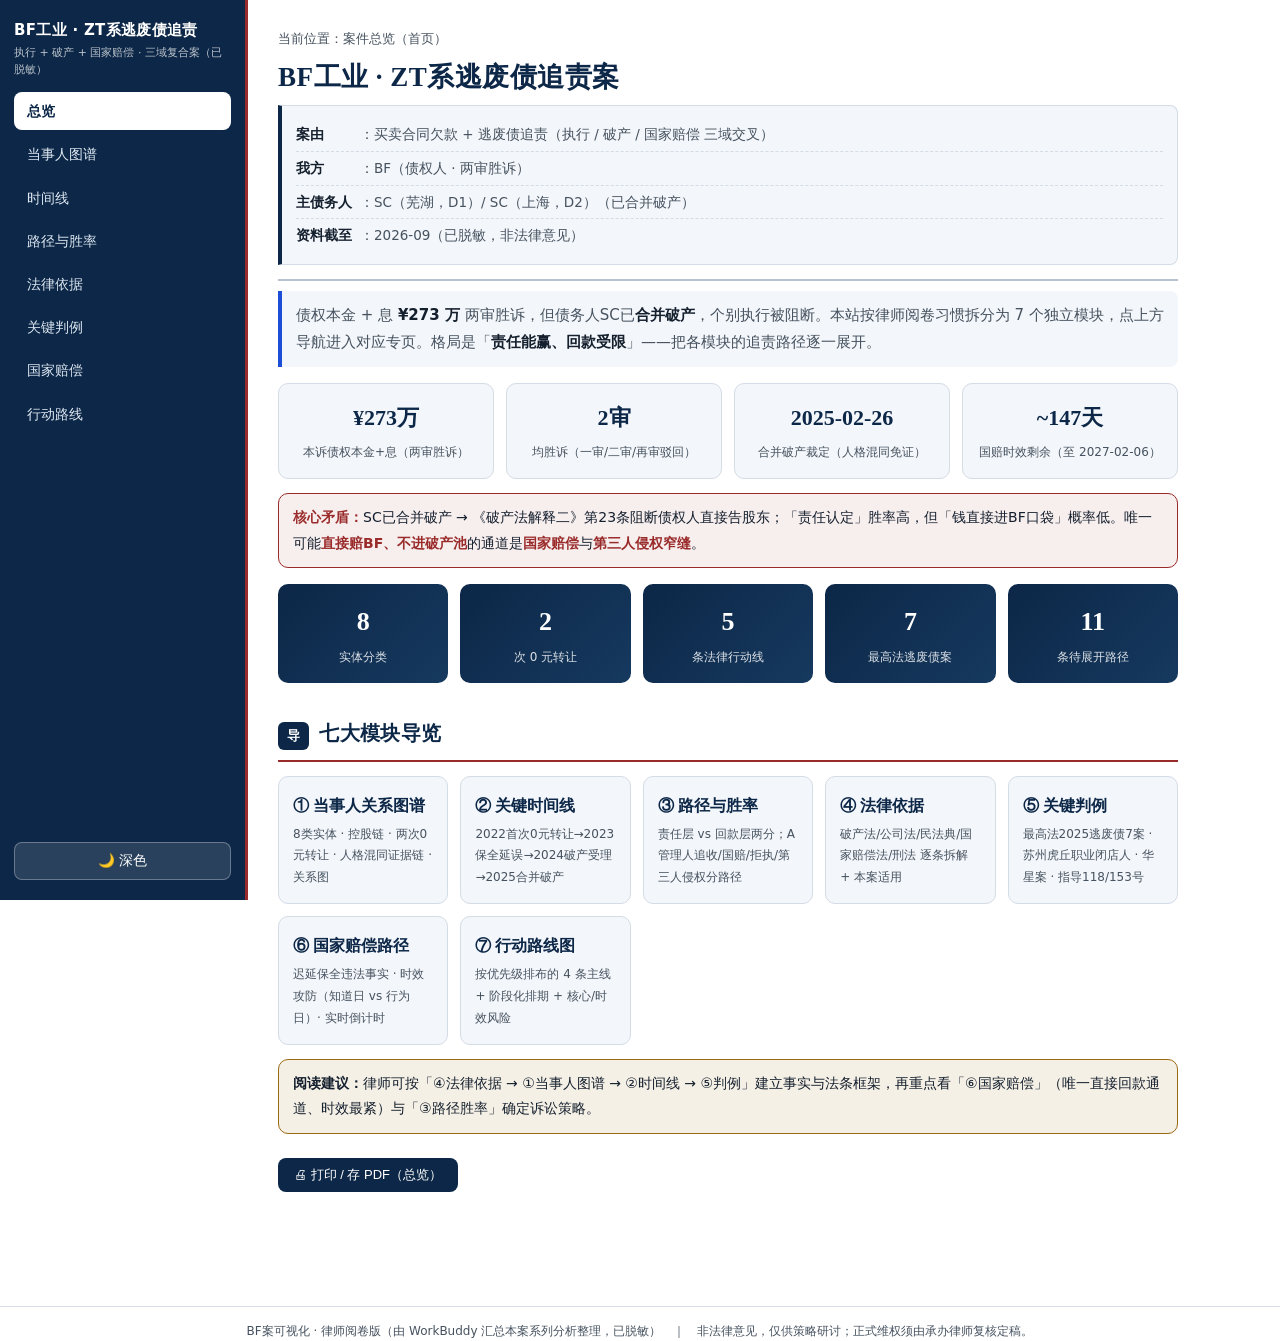
==== commit deb9dae8: "refactor: 全站简称(BF/ZT/SC)+左侧边栏导航+卷宗信息分行+字体排版优化" ====
--- a/index.html
+++ b/index.html
@@ -3,7 +3,7 @@
 <head>
 <meta charset="UTF-8">
 <meta name="viewport" content="width=device-width, initial-scale=1.0">
-<title>倍富案 · 逃废债追责 · 律师阅卷总览</title>
+<title>BF案 · 逃废债追责 · 律师阅卷总览</title>
 <script>document.documentElement.dataset.theme=localStorage.getItem('beifu-theme')||'light';</script>
 <link rel="stylesheet" href="assets/style.css">
 </head>
@@ -13,16 +13,16 @@
 
   <div class="doc-head">
     <div class="crumbs">当前位置：案件总览（首页）</div>
-    <h1>倍富工业 · 中通系逃废债追责案</h1>
+    <h1>BF工业 · ZT系逃废债追责案</h1>
     <div class="meta">
-      <b>案由</b>：买卖合同欠款 + 逃废债追责（执行 / 破产 / 国家赔偿三域交叉）　｜
-      <b>我方</b>：江苏倍富工业服务有限公司（债权人 · 两审胜诉）　｜
-      <b>主债务人</b>：芜湖市双彩智能科技 / 上海双彩吉智能科技（已合并破产）　｜
-      <b>资料截至</b>：2026-09（已脱敏，非法律意见）
+      <div><b>案由</b>：买卖合同欠款 + 逃废债追责（执行 / 破产 / 国家赔偿 三域交叉）</div>
+      <div><b>我方</b>：BF（债权人 · 两审胜诉）</div>
+      <div><b>主债务人</b>：SC（芜湖，D1）/ SC（上海，D2）（已合并破产）</div>
+      <div><b>资料截至</b>：2026-09（已脱敏，非法律意见）</div>
     </div>
   </div>
 
-  <p class="lead">债权本金 + 息 <b>¥273 万</b> 两审胜诉，但债务人双彩已<b>合并破产</b>，个别执行被阻断。本站按律师阅卷习惯拆分为 7 个独立模块，点上方导航进入对应专页。格局是「<b>责任能赢、回款受限</b>」——把各模块的追责路径逐一展开。</p>
+  <p class="lead">债权本金 + 息 <b>¥273 万</b> 两审胜诉，但债务人SC已<b>合并破产</b>，个别执行被阻断。本站按律师阅卷习惯拆分为 7 个独立模块，点上方导航进入对应专页。格局是「<b>责任能赢、回款受限</b>」——把各模块的追责路径逐一展开。</p>
 
   <div class="grid">
     <div class="kpi"><div class="n">¥273万</div><div class="l">本诉债权本金+息（两审胜诉）</div></div>
@@ -31,7 +31,7 @@
     <div class="kpi"><div class="n">~147天</div><div class="l">国赔时效剩余（至 2027-02-06）</div></div>
   </div>
 
-  <div class="alert danger"><b>核心矛盾：</b>双彩已合并破产 → 《破产法解释二》第23条阻断债权人直接告股东；「责任认定」胜率高，但「钱直接进倍富口袋」概率低。唯一可能<b>直接赔倍富、不进破产池</b>的通道是<b>国家赔偿</b>与<b>第三人侵权窄缝</b>。</div>
+  <div class="alert danger"><b>核心矛盾：</b>SC已合并破产 → 《破产法解释二》第23条阻断债权人直接告股东；「责任认定」胜率高，但「钱直接进BF口袋」概率低。唯一可能<b>直接赔BF、不进破产池</b>的通道是<b>国家赔偿</b>与<b>第三人侵权窄缝</b>。</div>
 
   <div class="counts">
     <div class="c"><div class="n">8</div><div class="l">实体分类</div></div>
@@ -72,7 +72,7 @@
 </main>
 
 <footer class="doc-foot">
-  倍富案可视化 · 律师阅卷版（由 WorkBuddy 汇总本案系列分析整理，已脱敏）　｜　非法律意见，仅供策略研讨；正式维权须由承办律师复核定稿。
+  BF案可视化 · 律师阅卷版（由 WorkBuddy 汇总本案系列分析整理，已脱敏）　｜　非法律意见，仅供策略研讨；正式维权须由承办律师复核定稿。
 </footer>
 <script src="assets/nav.js"></script>
 <script src="assets/theme.js"></script>
--- a/assets/style.css
+++ b/assets/style.css
@@ -1,27 +1,26 @@
 /* ============================================================
-   倍富案 · 律师阅卷版 共享样式
-   设计目标：专业法律文档观感 · 高对比 · 打印友好 · 明暗双主题
+   BF案 · 律师阅卷版 共享样式（左 sidebar 导航 · 高对比 · 打印友好）
    ============================================================ */
 
 :root{
   --bg:#ffffff;
   --bg-soft:#f3f6fa;
   --bg-panel:#eef2f7;
-  --ink:#15202e;          /* 正文深字，白底高对比 */
+  --ink:#15202e;
   --ink-soft:#46525f;
-  --navy:#0c2747;         /* 导航/标题栏深蓝 */
+  --navy:#0c2747;
   --navy-2:#16395f;
-  --line:#d4dce6;         /* 边框 */
+  --line:#d4dce6;
   --line-strong:#b7c2d0;
-  --accent:#9a2b2b;       /* 法律红/警示 */
-  --green:#15713f;        /* 有利/胜率 */
-  --amber:#9a6a12;        /* 提示 */
-  --blue:#1d4ed8;         /* 信息 */
+  --accent:#9a2b2b;
+  --green:#15713f;
+  --amber:#9a6a12;
+  --blue:#1d4ed8;
   --teal:#0f6f63;
   --coral:#a83232;
   --radius:10px;
   --shadow:0 1px 3px rgba(12,39,71,.10);
-  --maxw:960px;
+  --sbw:248px;                 /* 左侧边栏宽度 */
 }
 [data-theme="dark"]{
   --bg:#0e1722;
@@ -47,84 +46,80 @@
 body{
   background:var(--bg);
   color:var(--ink);
-  font-family:"Noto Sans SC","PingFang SC","Microsoft YaHei",system-ui,-apple-system,sans-serif;
-  font-size:15.5px;
-  line-height:1.75;
-  -webkit-font-smoothing:antialiased;
+  font-family:"Noto Sans SC","PingFang SC","Microsoft YaHei","Source Han Sans SC",system-ui,sans-serif;
+  font-size:16px;line-height:1.82;
+  -webkit-font-smoothing:antialiased;text-rendering:optimizeLegibility;
 }
 a{color:var(--blue);text-decoration:none}
 a:hover{text-decoration:underline}
 
-/* ---------- 顶部常驻导航 ---------- */
+/* ---------- 左侧常驻导航栏 ---------- */
 #site-header{
-  position:sticky;top:0;z-index:50;
-  background:var(--navy);
-  color:#fff;
-  border-bottom:3px solid var(--accent);
-  box-shadow:0 2px 10px rgba(0,0,0,.18);
-}
-.nav-inner{max-width:1180px;margin:0 auto;display:flex;align-items:center;gap:14px;flex-wrap:wrap;padding:8px 16px}
-.nav-brand{font-weight:800;font-size:15px;letter-spacing:.3px;white-space:nowrap;color:#fff}
-.nav-brand small{display:block;font-weight:500;font-size:11px;opacity:.7;letter-spacing:0}
-.nav-links{display:flex;gap:2px;flex-wrap:wrap;flex:1}
+  position:fixed;top:0;left:0;bottom:0;width:var(--sbw);
+  background:var(--navy);color:#fff;
+  border-right:3px solid var(--accent);
+  overflow-y:auto;z-index:50;
+  display:flex;flex-direction:column;
+}
+.nav-inner{display:flex;flex-direction:column;gap:14px;padding:20px 14px;min-height:100%}
+.nav-brand{font-weight:800;font-size:15px;line-height:1.35;letter-spacing:.3px;color:#fff}
+.nav-brand small{display:block;font-weight:500;font-size:11px;opacity:.72;letter-spacing:0;margin-top:5px;line-height:1.5}
+.nav-links{display:flex;flex-direction:column;gap:5px;flex:1}
 .nav-links a{
-  color:#dfe9f3;font-size:13.5px;padding:6px 11px;border-radius:7px;white-space:nowrap;
-  border:1px solid transparent;
+  color:#dfe9f3;font-size:14px;padding:9px 12px;border-radius:8px;
+  border:1px solid transparent;line-height:1.3;
 }
 .nav-links a:hover{background:rgba(255,255,255,.12);text-decoration:none;color:#fff}
 .nav-links a.active{background:#fff;color:var(--navy);font-weight:700}
 .theme-btn{
-  background:rgba(255,255,255,.12);color:#fff;border:1px solid rgba(255,255,255,.3);
-  border-radius:7px;padding:6px 12px;font-size:13px;cursor:pointer;white-space:nowrap;
+  margin-top:auto;background:rgba(255,255,255,.12);color:#fff;
+  border:1px solid rgba(255,255,255,.3);border-radius:8px;
+  padding:9px 12px;font-size:13.5px;cursor:pointer;text-align:center;
 }
 .theme-btn:hover{background:rgba(255,255,255,.22)}
 
 /* ---------- 文档主体 ---------- */
-.doc{max-width:var(--maxw);margin:0 auto;padding:26px 20px 60px}
-.doc-head{border-bottom:2px solid var(--line-strong);padding-bottom:14px;margin-bottom:8px}
-.crumbs{font-size:12.5px;color:var(--ink-soft);margin-bottom:8px}
+.doc{margin:0 0 0 var(--sbw);max-width:960px;padding:28px 30px 64px}
+.doc-head{border-bottom:2px solid var(--line-strong);padding-bottom:14px;margin-bottom:6px}
+.crumbs{font-size:12.5px;color:var(--ink-soft);margin-bottom:9px}
 .crumbs a{color:var(--ink-soft)}
 .doc-head h1{
   font-family:"Noto Serif SC","Songti SC",serif;
-  font-size:26px;line-height:1.3;margin:0 0 8px;color:var(--navy);font-weight:800;
-}
-.meta{font-size:13px;color:var(--ink-soft);background:var(--bg-soft);border:1px solid var(--line);
-  border-left:4px solid var(--navy);padding:8px 12px;border-radius:0 8px 8px 0}
-.meta b{color:var(--ink)}
+  font-size:27px;line-height:1.32;margin:0 0 10px;color:var(--navy);font-weight:800;letter-spacing:.5px;
+}
+/* 卷宗信息：分行展示 */
+.meta{font-size:13.5px;color:var(--ink-soft);background:var(--bg-soft);
+  border:1px solid var(--line);border-left:4px solid var(--navy);
+  border-radius:0 8px 8px 0;padding:12px 14px}
+.meta > div{padding:4px 0;border-bottom:1px dashed var(--line)}
+.meta > div:last-child{border-bottom:none}
+.meta b{color:var(--ink);display:inline-block;min-width:64px}
 
 /* 本页目录 */
-.toc{
-  display:flex;flex-wrap:wrap;gap:8px;align-items:center;
+.toc{display:flex;flex-wrap:wrap;gap:8px;align-items:center;
   background:var(--bg-soft);border:1px solid var(--line);border-radius:var(--radius);
-  padding:10px 12px;margin:18px 0 22px;font-size:13px;
-}
+  padding:10px 12px;margin:18px 0 22px;font-size:13px}
 .toc .toc-t{font-weight:700;color:var(--navy);margin-right:4px}
 .toc a{background:#fff;border:1px solid var(--line);padding:4px 10px;border-radius:20px;color:var(--ink-soft)}
 [data-theme="dark"] .toc a{background:var(--bg-panel)}
 .toc a:hover{border-color:var(--navy);color:var(--navy);text-decoration:none}
 
 /* 章节 */
-section{margin:30px 0;scroll-margin-top:70px}
-h2.sec{
-  font-size:20px;color:var(--navy);margin:30px 0 12px;padding-bottom:8px;
-  border-bottom:2px solid var(--accent);display:flex;align-items:baseline;gap:10px;
-}
-h2.sec .idx{
-  font-family:"Noto Serif SC",serif;background:var(--navy);color:#fff;
-  font-size:13px;font-weight:700;padding:2px 9px;border-radius:6px;flex:none;
-}
-h3{font-size:16.5px;color:var(--navy-2);margin:22px 0 10px;
-  padding-left:10px;border-left:4px solid var(--accent)}
+section{margin:30px 0;scroll-margin-top:20px}
+h2.sec{font-size:20px;color:var(--navy);margin:32px 0 12px;padding-bottom:8px;
+  border-bottom:2px solid var(--accent);display:flex;align-items:baseline;gap:10px;letter-spacing:.3px}
+h2.sec .idx{font-family:"Noto Serif SC",serif;background:var(--navy);color:#fff;
+  font-size:13px;font-weight:700;padding:2px 9px;border-radius:6px;flex:none}
+h3{font-size:16.5px;color:var(--navy-2);margin:22px 0 10px;padding-left:10px;border-left:4px solid var(--accent);letter-spacing:.2px}
 h4{font-size:15px;margin:14px 0 6px;color:var(--ink)}
 p{margin:8px 0}
 .lead{font-size:15px;color:var(--ink-soft);background:var(--bg-soft);
-  border-left:4px solid var(--blue);padding:10px 14px;border-radius:0 8px 8px 0;margin:10px 0 16px}
+  border-left:4px solid var(--blue);padding:11px 14px;border-radius:0 8px 8px 0;margin:10px 0 16px}
 b,strong{color:var(--ink)}
 
 /* ---------- 卡片 KPI / counts ---------- */
 .grid{display:grid;grid-template-columns:repeat(auto-fit,minmax(150px,1fr));gap:12px;margin:14px 0}
-.kpi{background:var(--bg-soft);border:1px solid var(--line);border-radius:var(--radius);
-  padding:14px;text-align:center}
+.kpi{background:var(--bg-soft);border:1px solid var(--line);border-radius:var(--radius);padding:14px;text-align:center}
 .kpi .n{font-size:22px;font-weight:800;color:var(--navy);font-family:"Noto Serif SC",serif}
 .kpi .l{font-size:12px;color:var(--ink-soft);margin-top:4px}
 .counts{display:flex;flex-wrap:wrap;gap:12px;margin:16px 0}
@@ -165,7 +160,7 @@
 /* ---------- 关系图 ---------- */
 .diagram{background:#fff;border:1px solid var(--line);border-radius:var(--radius);
   padding:14px;margin:14px 0;box-shadow:var(--shadow)}
-[data-theme="dark"] .diagram{background:#fff} /* SVG 自身浅底，明暗均清晰 */
+[data-theme="dark"] .diagram{background:#fff}
 .diagram svg{width:100%;height:auto;display:block}
 .diagram .box{fill:#eef2f7;stroke:#94a3b8;stroke-width:1.2}
 .diagram .b-brand{fill:#dbe7f5;stroke:#1d4ed8}
@@ -208,13 +203,12 @@
 .node.ok{border-color:var(--green);color:var(--green);background:rgba(21,113,63,.08)}
 .arrow{font-weight:800;color:var(--ink-soft);font-size:16px}
 
-/* ---------- 时间防御条（国赔时效） ---------- */
+/* ---------- 时间防御条 ---------- */
 .tdbar{position:relative;height:40px;background:var(--bg-panel);border:1px solid var(--line);
   border-radius:8px;margin:14px 0 4px;overflow:hidden}
 .tdbar .fill{position:absolute;top:0;bottom:0;background:linear-gradient(90deg,#1d4ed8,#3b6fe0);opacity:.85}
 .tdbar .mark{position:absolute;top:-3px;bottom:-3px;width:3px;background:var(--accent)}
-.tdbar .lbl{position:absolute;top:11px;font-size:11.5px;color:#fff;font-weight:600;
-  white-space:nowrap;text-shadow:0 1px 2px rgba(0,0,0,.4)}
+.tdbar .lbl{position:absolute;top:11px;font-size:11.5px;color:#fff;font-weight:600;white-space:nowrap;text-shadow:0 1px 2px rgba(0,0,0,.4)}
 [data-theme="dark"] .tdbar .lbl{color:#fff}
 
 /* ---------- 法条引用块 ---------- */
@@ -265,12 +259,16 @@
   padding:8px 16px;border-radius:8px;font-size:13px;cursor:pointer}
 .print-btn:hover{background:var(--navy-2)}
 
-/* ---------- 响应式 ---------- */
-@media(max-width:760px){
-  .doc-head h1{font-size:21px}
-  .nav-links a{padding:5px 8px;font-size:12.5px}
+/* ---------- 响应式：窄屏边栏转顶栏 ---------- */
+@media(max-width:820px){
+  #site-header{position:static;width:100%;height:auto;border-right:none;border-bottom:3px solid var(--accent)}
+  .nav-inner{flex-direction:column;min-height:0}
+  .nav-links{flex-direction:row;flex-wrap:wrap}
+  .nav-links a{flex:1 1 auto;text-align:center}
+  .theme-btn{margin-top:8px}
+  .doc{margin-left:0;max-width:100%;padding:20px 16px 50px}
+  .doc-head h1{font-size:22px}
   .bar-row .lab{flex-basis:120px}
-  .ev .desc{font-size:13px}
 }
 
 /* ---------- 打印友好 ---------- */
@@ -278,12 +276,13 @@
   #site-header{display:none!important}
   .toc,.print-btn,.theme-btn{display:none!important}
   body{font-size:12px;background:#fff;color:#000}
-  .doc{max-width:100%;padding:0}
+  .doc{margin-left:0;max-width:100%;padding:0}
   .doc-head h1{color:#000}
   .alert,.card,.law,.path,.flow,.tree,.diagram,.cd-box{break-inside:avoid}
   .kpi,.counts .c{break-inside:avoid}
+  .meta{border-left-color:#000}
   table,th,td{border-color:#999}
   *{-webkit-print-color-adjust:exact;print-color-adjust:exact}
   section{margin:14px 0}
-  h2.sec,.h3{break-after:avoid}
-}
+  h2.sec,h3{break-after:avoid}
+}
